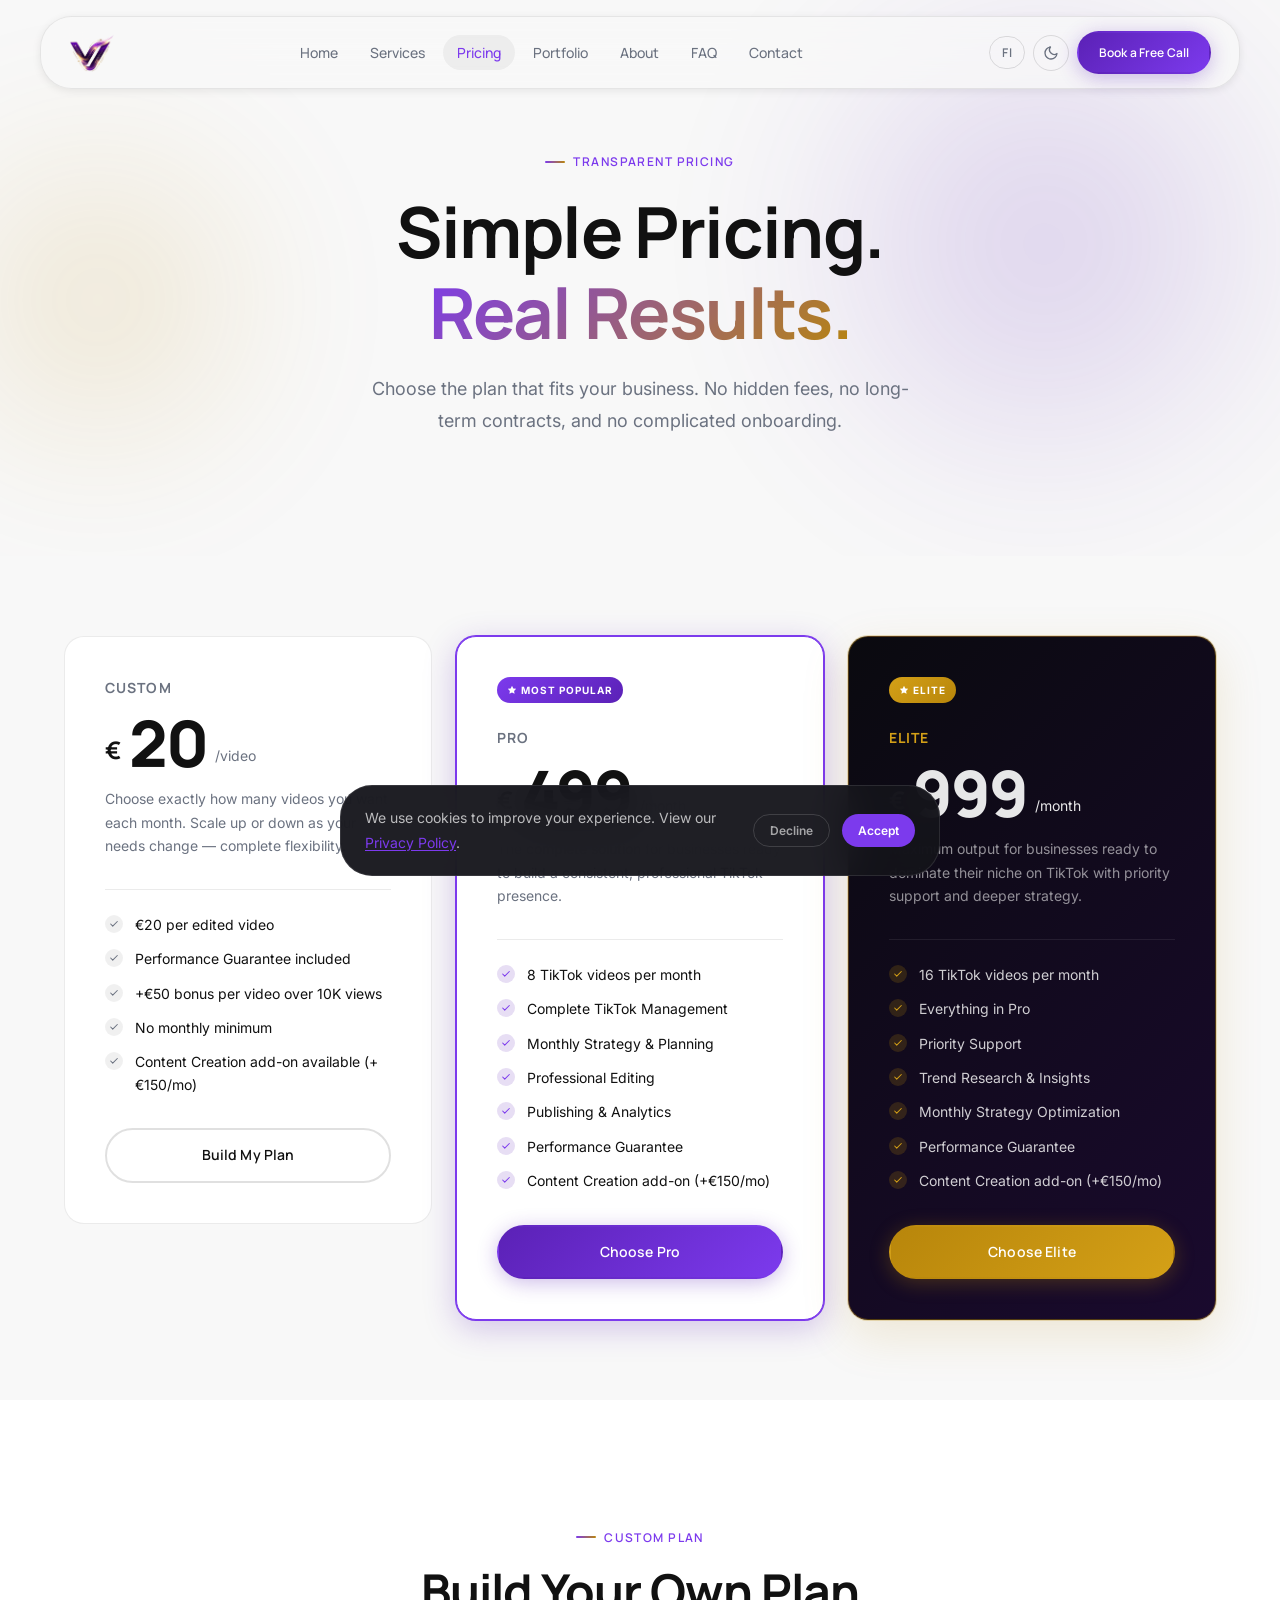
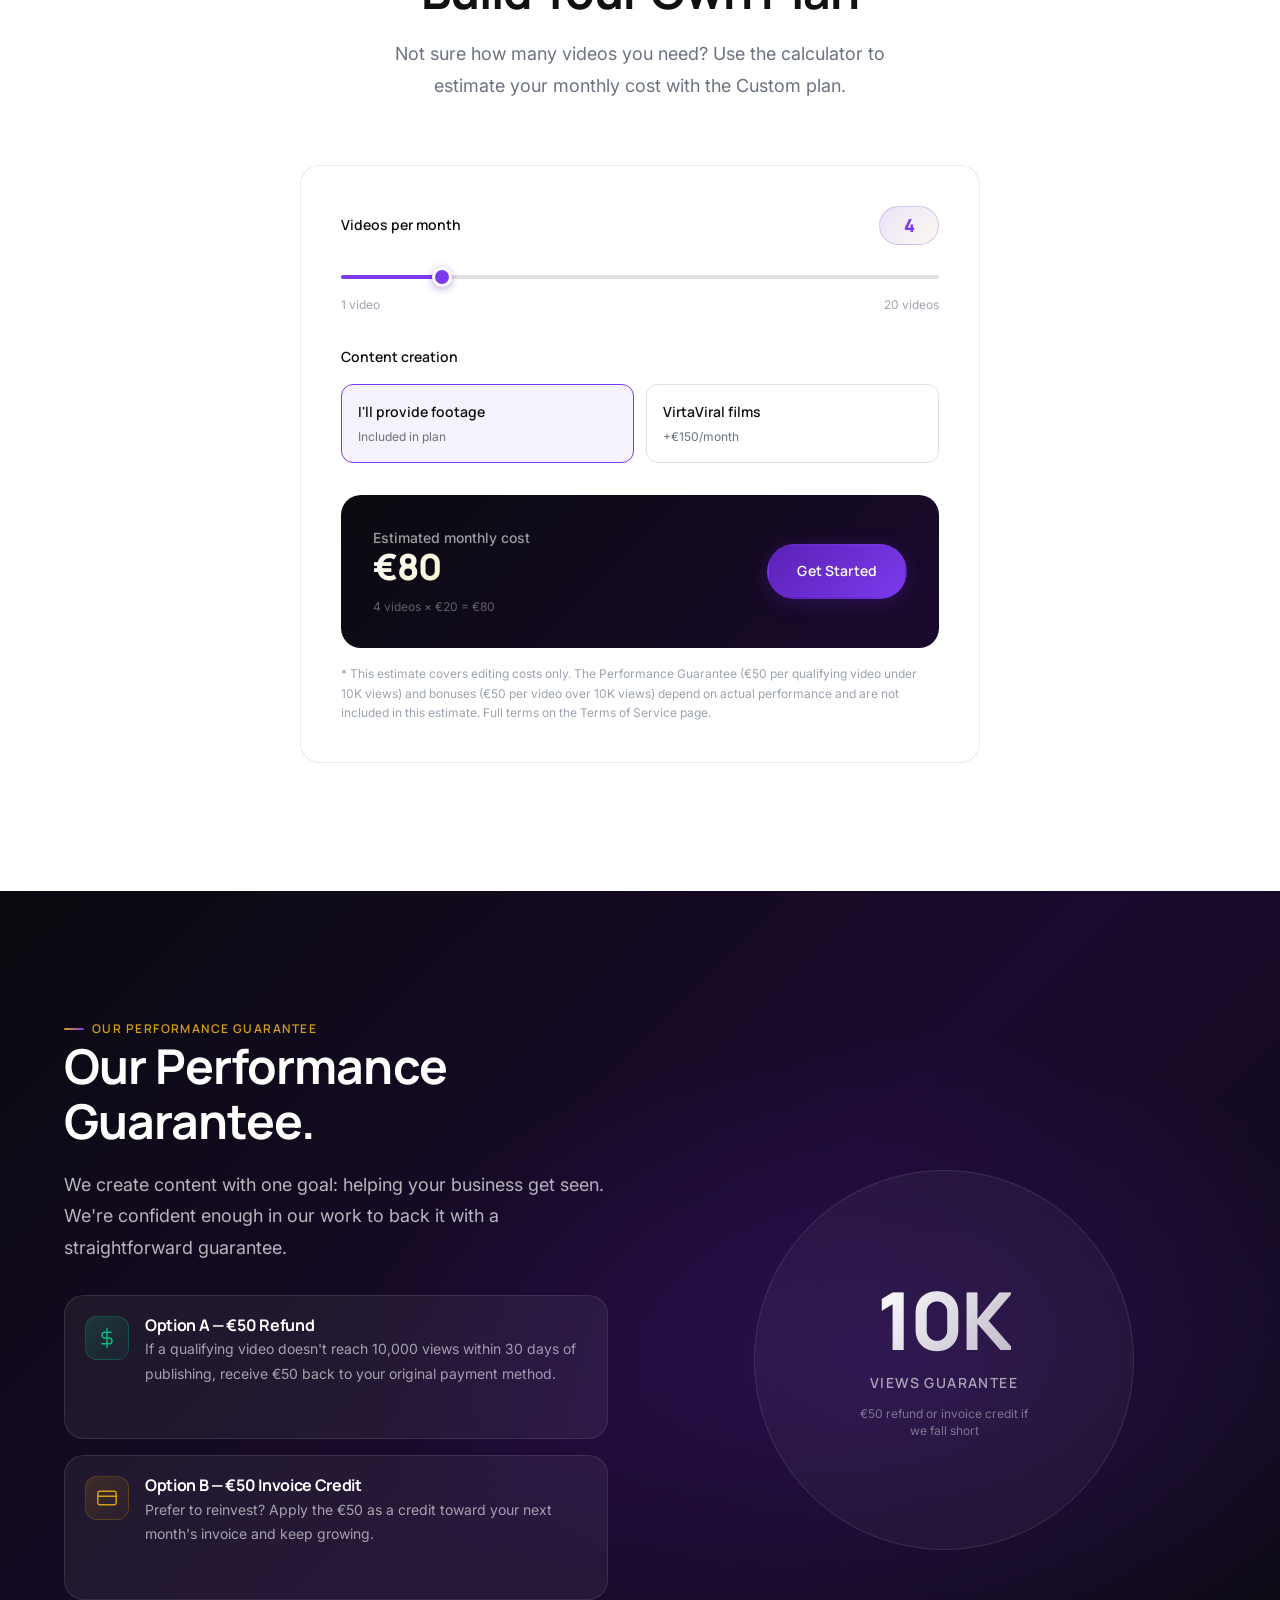
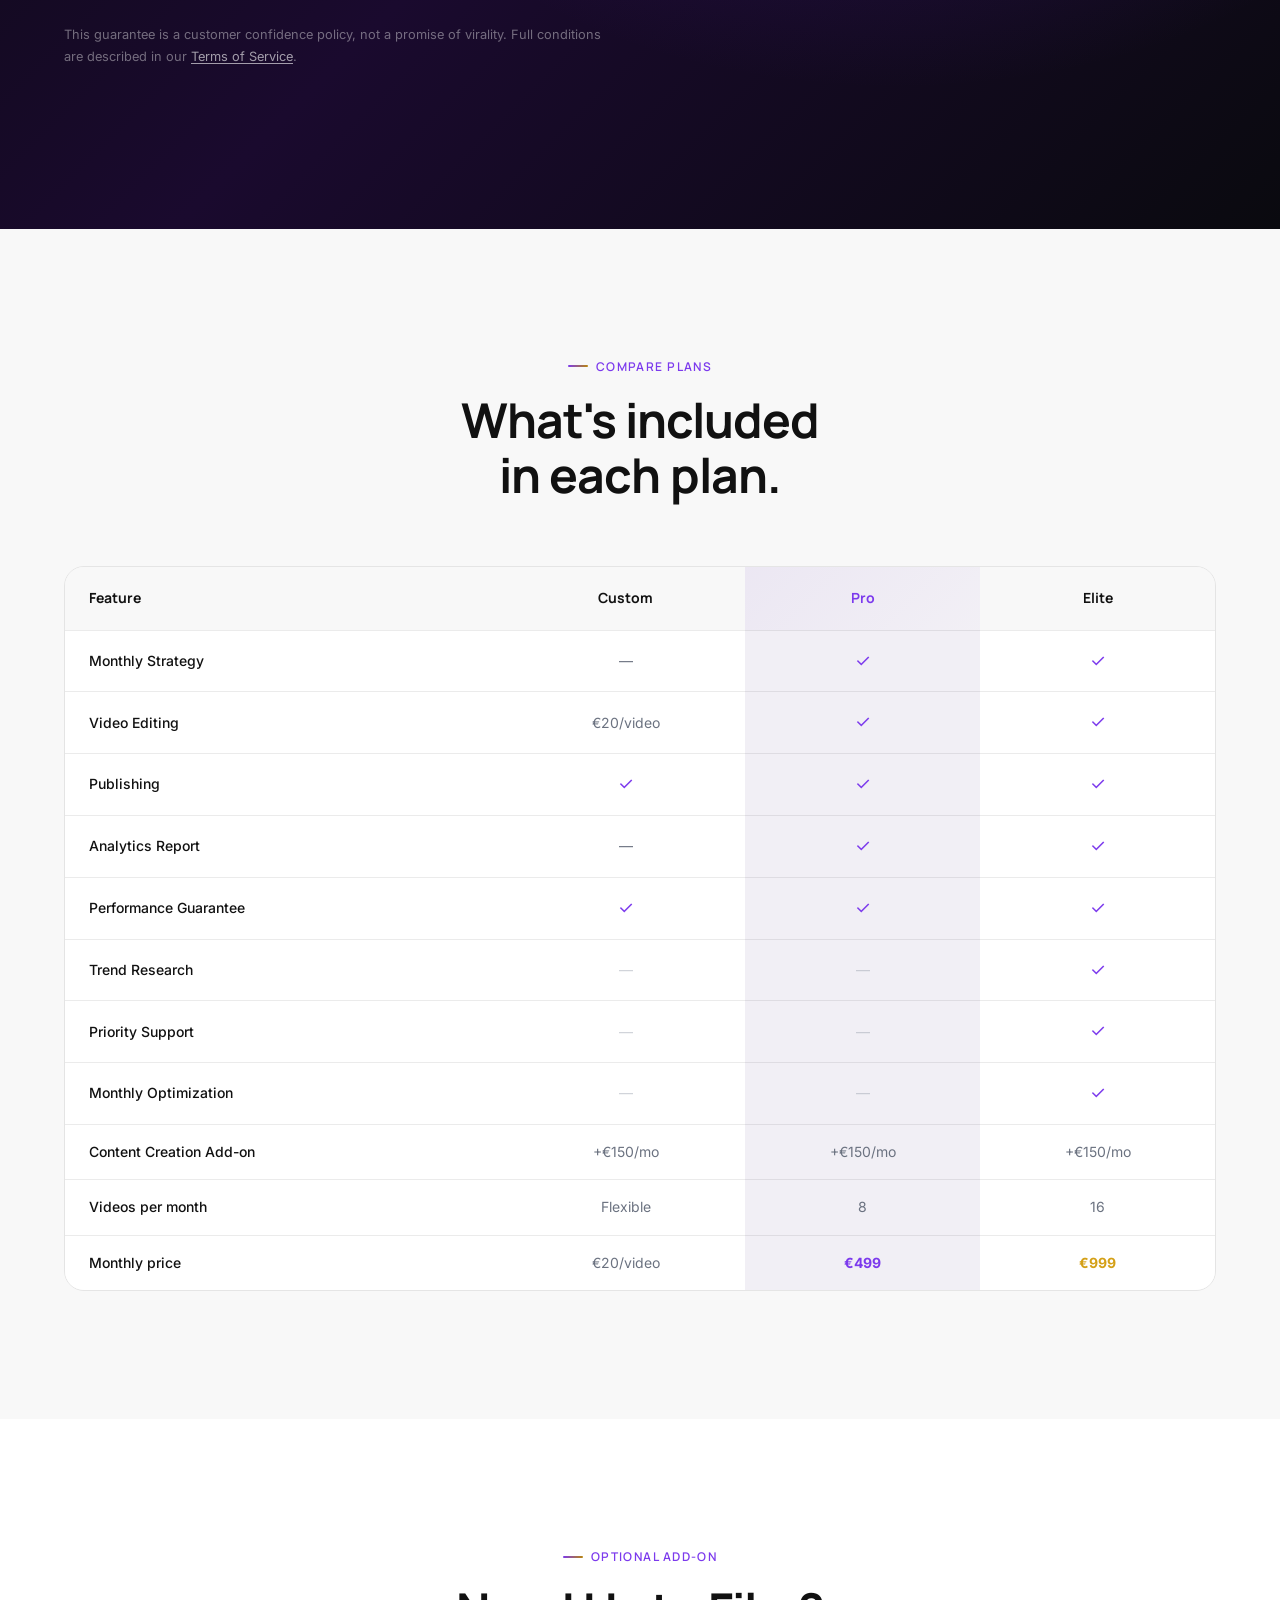
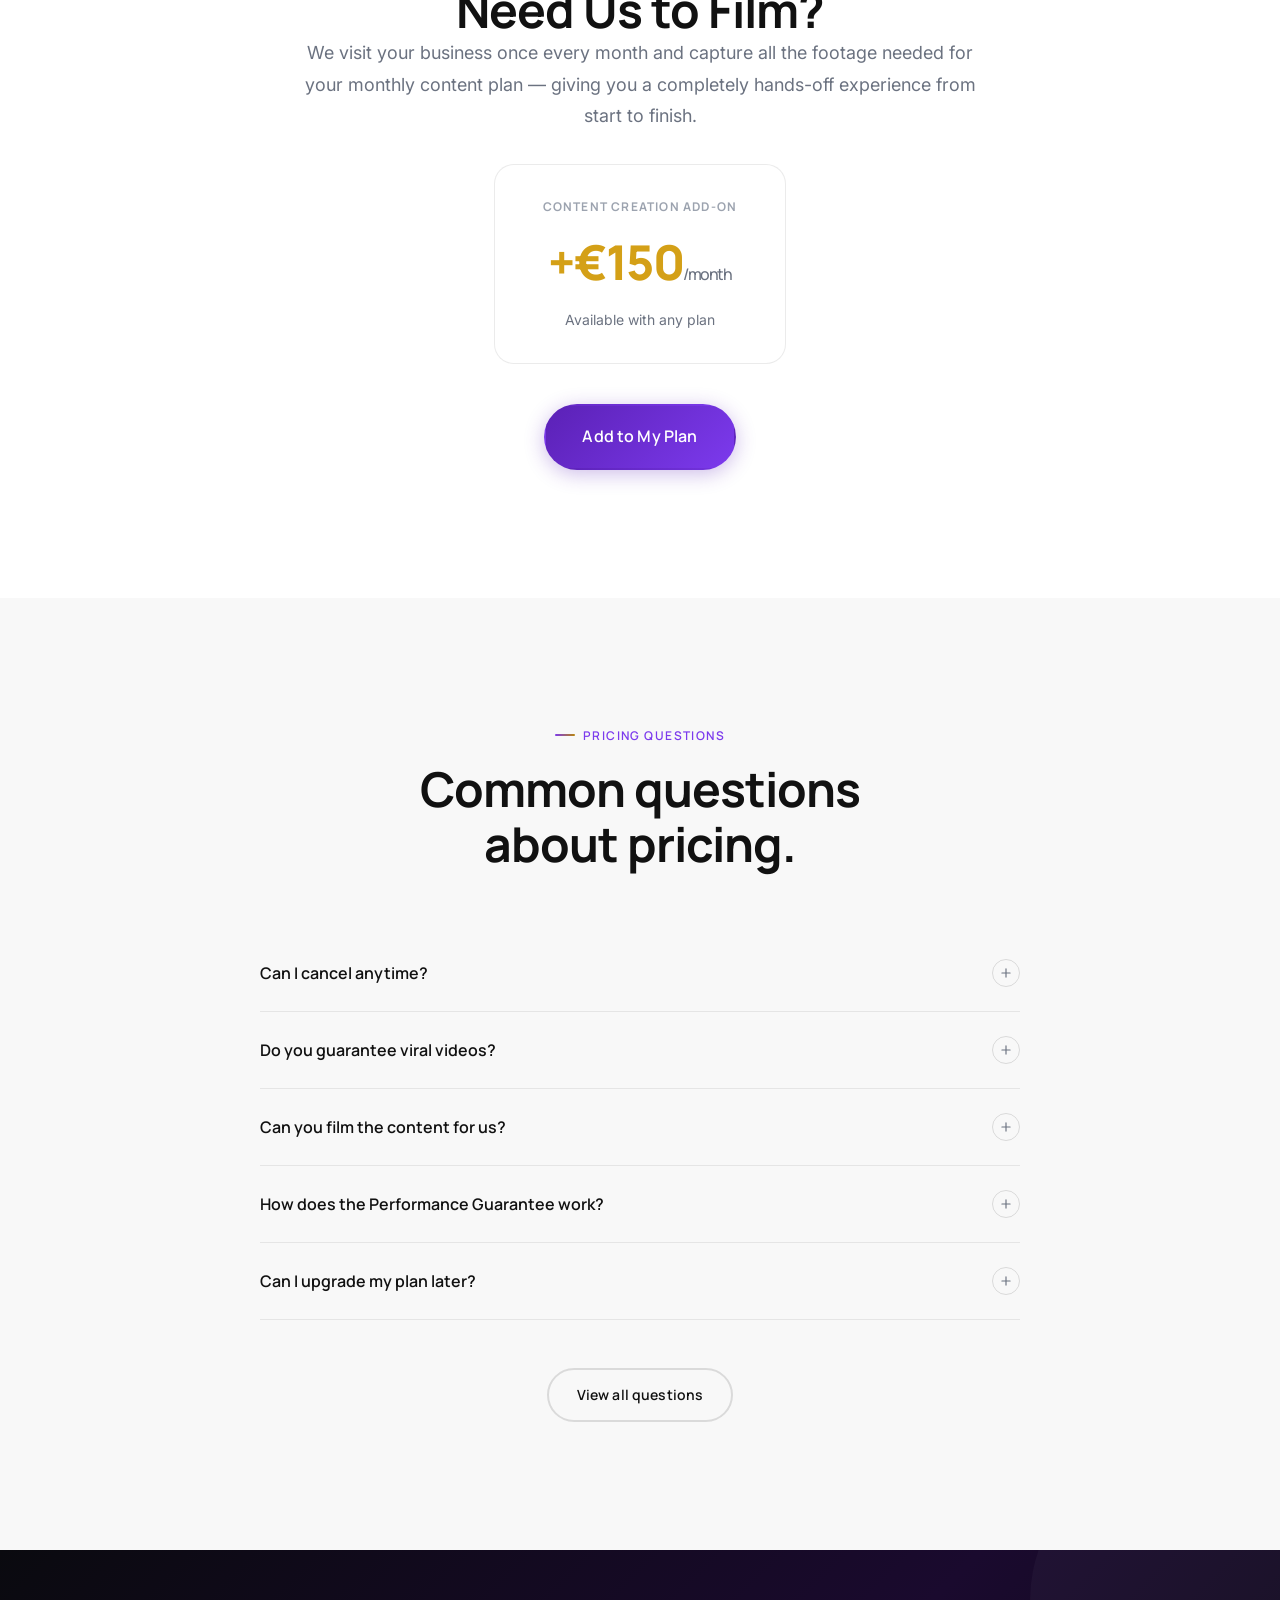
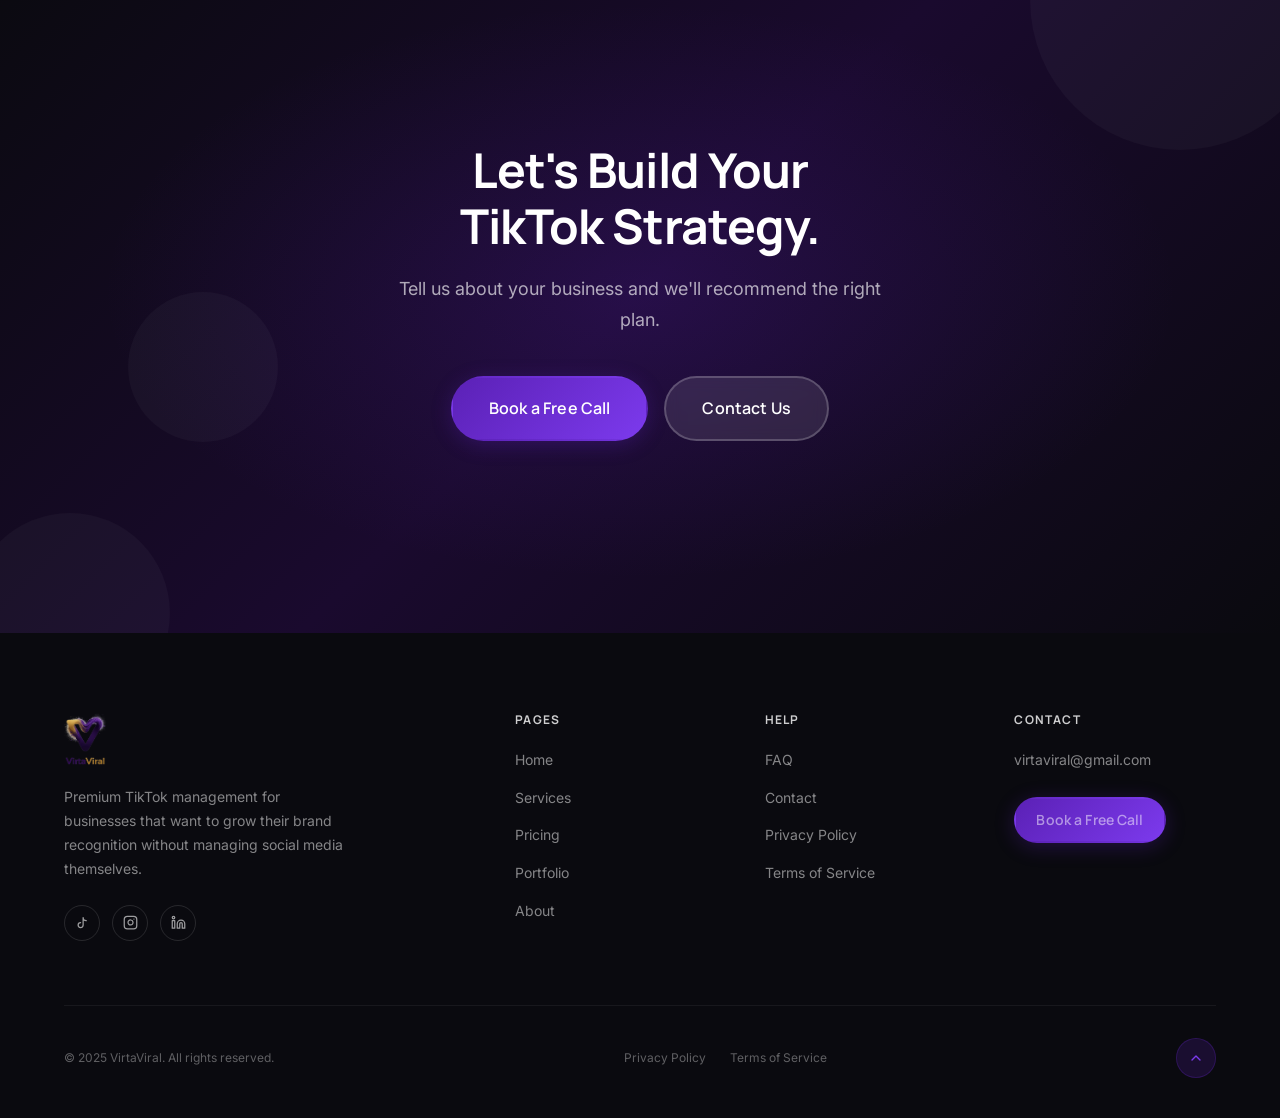
==== pricing.html @ c092945c "Add files via upload" ====
<!DOCTYPE html>
<html lang="en" data-theme="light" data-lang="en">
<head>
  <meta charset="UTF-8" />
  <meta name="viewport" content="width=device-width, initial-scale=1.0" />
  <title>Pricing — VirtaViral | Simple, Transparent TikTok Management Pricing</title>
  <meta name="description" content="Clear pricing for complete TikTok management. Custom plans from €20/video, Pro at €499/month, and Elite at €999/month. No hidden fees." />
  <meta name="robots" content="index, follow" />
  <meta property="og:title"       content="Pricing — VirtaViral" />
  <meta property="og:description" content="Transparent TikTok management pricing. Custom, Pro, and Elite plans." />
  <meta property="og:image"       content="[data-uri]" />
  <meta name="theme-color"        content="#5B21B6" />
  <link rel="icon" type="image/png" href="[data-uri]" />
  <link rel="apple-touch-icon" href="[data-uri]" />
  <link rel="preconnect" href="https://fonts.googleapis.com" />
  <link rel="preconnect" href="https://fonts.gstatic.com" crossorigin />
  <link href="https://fonts.googleapis.com/css2?family=Manrope:wght@400;500;600;700;800&family=Inter:wght@400;500;600&display=swap" rel="stylesheet" />
  <link rel="stylesheet" href="style.css" />
</head>
<body>

<div id="scroll-progress" role="progressbar" aria-hidden="true"></div>

<!-- NAV -->
<nav id="navbar" role="navigation" aria-label="Main navigation">
  <div class="nav-inner">
    <a href="index.html" class="nav-logo" aria-label="VirtaViral home">
      <img src="[data-uri]" alt="VirtaViral" data-logo="primary" data-logo="primary" />
    </a>
    <ul class="nav-links" role="list">
      <li><a href="index.html"     class="nav-link">Home</a></li>
      <li><a href="services.html"  class="nav-link">Services</a></li>
      <li><a href="pricing.html"   class="nav-link active">Pricing</a></li>
      <li><a href="portfolio.html" class="nav-link">Portfolio</a></li>
      <li><a href="about.html"     class="nav-link">About</a></li>
      <li><a href="faq.html"       class="nav-link">FAQ</a></li>
      <li><a href="contact.html"   class="nav-link">Contact</a></li>
    </ul>
    <div class="nav-controls">
      <button class="lang-toggle" aria-label="Switch language">FI</button>
      <button class="theme-toggle" aria-label="Toggle dark mode">
        <svg class="icon-moon" viewBox="0 0 24 24"><path d="M21 12.79A9 9 0 1 1 11.21 3 7 7 0 0 0 21 12.79z"/></svg>
        <svg class="icon-sun"  viewBox="0 0 24 24"><circle cx="12" cy="12" r="5"/><line x1="12" y1="1" x2="12" y2="3"/><line x1="12" y1="21" x2="12" y2="23"/></svg>
      </button>
      <a href="contact.html" class="btn btn-primary btn-sm btn-magnetic">Book a Free Call</a>
      <button class="nav-hamburger" aria-label="Open menu" aria-expanded="false" aria-controls="mobile-menu">
        <span class="hamburger-line"></span>
        <span class="hamburger-line"></span>
        <span class="hamburger-line"></span>
      </button>
    </div>
  </div>
</nav>

<div id="mobile-menu" role="dialog" aria-modal="true" aria-label="Mobile navigation">
  <a href="index.html"     class="mobile-menu-link">Home</a>
  <a href="services.html"  class="mobile-menu-link">Services</a>
  <a href="pricing.html"   class="mobile-menu-link">Pricing</a>
  <a href="portfolio.html" class="mobile-menu-link">Portfolio</a>
  <a href="about.html"     class="mobile-menu-link">About</a>
  <a href="faq.html"       class="mobile-menu-link">FAQ</a>
  <a href="contact.html"   class="mobile-menu-link">Contact</a>
  <a href="contact.html" class="btn btn-primary btn-lg mobile-menu-cta">Book a Free Call</a>
  <div class="mobile-menu-controls">
    <button class="lang-toggle">FI</button>
    <button class="theme-toggle" aria-label="Toggle dark mode">
      <svg class="icon-moon" viewBox="0 0 24 24"><path d="M21 12.79A9 9 0 1 1 11.21 3 7 7 0 0 0 21 12.79z"/></svg>
      <svg class="icon-sun"  viewBox="0 0 24 24"><circle cx="12" cy="12" r="5"/></svg>
    </button>
  </div>
</div>

<main>

<!-- PAGE HERO -->
<section class="page-hero">
  <div class="hero-orb hero-orb--1" aria-hidden="true"></div>
  <div class="hero-orb hero-orb--2" aria-hidden="true"></div>
  <div class="container">
    <div class="page-hero-content reveal reveal-up">
      <span class="eyebrow">Transparent Pricing</span>
      <h1>Simple Pricing.<br/><span class="text-gradient">Real Results.</span></h1>
      <p>Choose the plan that fits your business. No hidden fees, no long-term contracts, and no complicated onboarding.</p>
    </div>
  </div>
</section>

<!-- PRICING CARDS -->
<section class="section--sm" aria-labelledby="plans-heading">
  <div class="container">
    <h2 id="plans-heading" class="visually-hidden">Pricing Plans</h2>
    <div class="pricing-grid">

      <!-- Custom Plan -->
      <div class="card pricing-card reveal reveal-up delay-1">
        <div class="pricing-name">Custom</div>
        <div class="pricing-price">
          <span class="pricing-currency">€</span>
          <span class="pricing-amount">20</span>
          <span class="pricing-period">/video</span>
        </div>
        <p class="pricing-desc">Choose exactly how many videos you want each month. Scale up or down as your needs change — complete flexibility.</p>
        <div class="pricing-divider"></div>
        <ul class="pricing-features">
          <li class="pricing-feature">
            <span class="pricing-feature-check"><svg viewBox="0 0 24 24"><polyline points="20 6 9 17 4 12"/></svg></span>
            €20 per edited video
          </li>
          <li class="pricing-feature">
            <span class="pricing-feature-check"><svg viewBox="0 0 24 24"><polyline points="20 6 9 17 4 12"/></svg></span>
            Performance Guarantee included
          </li>
          <li class="pricing-feature">
            <span class="pricing-feature-check"><svg viewBox="0 0 24 24"><polyline points="20 6 9 17 4 12"/></svg></span>
            +€50 bonus per video over 10K views
          </li>
          <li class="pricing-feature">
            <span class="pricing-feature-check"><svg viewBox="0 0 24 24"><polyline points="20 6 9 17 4 12"/></svg></span>
            No monthly minimum
          </li>
          <li class="pricing-feature">
            <span class="pricing-feature-check"><svg viewBox="0 0 24 24"><polyline points="20 6 9 17 4 12"/></svg></span>
            Content Creation add-on available (+€150/mo)
          </li>
        </ul>
        <a href="contact.html" class="btn btn-secondary" style="width:100%; justify-content:center;">Build My Plan</a>
      </div>

      <!-- Pro Plan -->
      <div class="card pricing-card pricing-card--featured reveal reveal-up delay-2">
        <div class="pricing-badge pricing-badge--popular">
          <svg width="10" height="10" viewBox="0 0 24 24" fill="currentColor"><polygon points="12 2 15.09 8.26 22 9.27 17 14.14 18.18 21.02 12 17.77 5.82 21.02 7 14.14 2 9.27 8.91 8.26 12 2"/></svg>
          Most Popular
        </div>
        <div class="pricing-name">Pro</div>
        <div class="pricing-price">
          <span class="pricing-currency">€</span>
          <span class="pricing-amount">499</span>
          <span class="pricing-period">/month</span>
        </div>
        <p class="pricing-desc">The complete solution for businesses ready to build a consistent, professional TikTok presence.</p>
        <div class="pricing-divider"></div>
        <ul class="pricing-features">
          <li class="pricing-feature">
            <span class="pricing-feature-check"><svg viewBox="0 0 24 24"><polyline points="20 6 9 17 4 12"/></svg></span>
            8 TikTok videos per month
          </li>
          <li class="pricing-feature">
            <span class="pricing-feature-check"><svg viewBox="0 0 24 24"><polyline points="20 6 9 17 4 12"/></svg></span>
            Complete TikTok Management
          </li>
          <li class="pricing-feature">
            <span class="pricing-feature-check"><svg viewBox="0 0 24 24"><polyline points="20 6 9 17 4 12"/></svg></span>
            Monthly Strategy &amp; Planning
          </li>
          <li class="pricing-feature">
            <span class="pricing-feature-check"><svg viewBox="0 0 24 24"><polyline points="20 6 9 17 4 12"/></svg></span>
            Professional Editing
          </li>
          <li class="pricing-feature">
            <span class="pricing-feature-check"><svg viewBox="0 0 24 24"><polyline points="20 6 9 17 4 12"/></svg></span>
            Publishing &amp; Analytics
          </li>
          <li class="pricing-feature">
            <span class="pricing-feature-check"><svg viewBox="0 0 24 24"><polyline points="20 6 9 17 4 12"/></svg></span>
            Performance Guarantee
          </li>
          <li class="pricing-feature">
            <span class="pricing-feature-check"><svg viewBox="0 0 24 24"><polyline points="20 6 9 17 4 12"/></svg></span>
            Content Creation add-on (+€150/mo)
          </li>
        </ul>
        <a href="contact.html" class="btn btn-primary" style="width:100%; justify-content:center;">Choose Pro</a>
      </div>

      <!-- Elite Plan -->
      <div class="card pricing-card pricing-card--elite reveal reveal-up delay-3">
        <div class="pricing-badge pricing-badge--elite">
          <svg width="10" height="10" viewBox="0 0 24 24" fill="currentColor"><polygon points="12 2 15.09 8.26 22 9.27 17 14.14 18.18 21.02 12 17.77 5.82 21.02 7 14.14 2 9.27 8.91 8.26 12 2"/></svg>
          Elite
        </div>
        <div class="pricing-name">Elite</div>
        <div class="pricing-price">
          <span class="pricing-currency">€</span>
          <span class="pricing-amount">999</span>
          <span class="pricing-period">/month</span>
        </div>
        <p class="pricing-desc">Maximum output for businesses ready to dominate their niche on TikTok with priority support and deeper strategy.</p>
        <div class="pricing-divider"></div>
        <ul class="pricing-features">
          <li class="pricing-feature">
            <span class="pricing-feature-check"><svg viewBox="0 0 24 24"><polyline points="20 6 9 17 4 12"/></svg></span>
            16 TikTok videos per month
          </li>
          <li class="pricing-feature">
            <span class="pricing-feature-check"><svg viewBox="0 0 24 24"><polyline points="20 6 9 17 4 12"/></svg></span>
            Everything in Pro
          </li>
          <li class="pricing-feature">
            <span class="pricing-feature-check"><svg viewBox="0 0 24 24"><polyline points="20 6 9 17 4 12"/></svg></span>
            Priority Support
          </li>
          <li class="pricing-feature">
            <span class="pricing-feature-check"><svg viewBox="0 0 24 24"><polyline points="20 6 9 17 4 12"/></svg></span>
            Trend Research &amp; Insights
          </li>
          <li class="pricing-feature">
            <span class="pricing-feature-check"><svg viewBox="0 0 24 24"><polyline points="20 6 9 17 4 12"/></svg></span>
            Monthly Strategy Optimization
          </li>
          <li class="pricing-feature">
            <span class="pricing-feature-check"><svg viewBox="0 0 24 24"><polyline points="20 6 9 17 4 12"/></svg></span>
            Performance Guarantee
          </li>
          <li class="pricing-feature">
            <span class="pricing-feature-check"><svg viewBox="0 0 24 24"><polyline points="20 6 9 17 4 12"/></svg></span>
            Content Creation add-on (+€150/mo)
          </li>
        </ul>
        <a href="contact.html" class="btn btn-gold" style="width:100%; justify-content:center;">Choose Elite</a>
      </div>
    </div>
  </div>
</section>

<!-- CALCULATOR -->
<section class="section" style="background: var(--bg-secondary);" aria-labelledby="calculator-heading">
  <div class="container">
    <div class="section-header reveal reveal-up">
      <span class="eyebrow">Custom Plan</span>
      <h2 id="calculator-heading">Build Your Own Plan</h2>
      <p>Not sure how many videos you need? Use the calculator to estimate your monthly cost with the Custom plan.</p>
    </div>

    <div class="calculator-wrap reveal reveal-up">
      <div class="card calculator-card">
        <div class="calc-field">
          <label class="calc-label" for="calc-videos">
            Videos per month
            <span class="calc-value-badge" id="calc-count">4</span>
          </label>
          <input
            type="range"
            id="calc-videos"
            class="calc-slider"
            min="1" max="20" value="4"
            aria-label="Number of videos per month"
          />
          <div style="display:flex; justify-content:space-between; margin-top:0.5rem;">
            <span style="font-size:0.75rem; color:var(--text-tertiary);">1 video</span>
            <span style="font-size:0.75rem; color:var(--text-tertiary);">20 videos</span>
          </div>
        </div>

        <div class="calc-field">
          <span class="calc-label" style="display:block; margin-bottom:1rem;">Content creation</span>
          <div class="calc-toggle-group">
            <div class="calc-toggle-option">
              <input type="radio" name="filming" id="filming-no" value="no" checked />
              <label class="calc-toggle-label" for="filming-no">
                <span class="calc-toggle-label-title">I'll provide footage</span>
                <span class="calc-toggle-label-sub">Included in plan</span>
              </label>
            </div>
            <div class="calc-toggle-option">
              <input type="radio" name="filming" id="filming-yes" value="yes" />
              <label class="calc-toggle-label" for="filming-yes">
                <span class="calc-toggle-label-title">VirtaViral films</span>
                <span class="calc-toggle-label-sub">+€150/month</span>
              </label>
            </div>
          </div>
        </div>

        <div class="calc-result">
          <div>
            <div class="calc-result-label">Estimated monthly cost</div>
            <div class="calc-result-amount" id="calc-result-amount">€80</div>
            <div class="calc-result-disclaimer" id="calc-breakdown">4 videos × €20 = €80</div>
          </div>
          <a href="contact.html" class="btn btn-primary">Get Started</a>
        </div>

        <p style="font-size:0.75rem; color:var(--text-tertiary); margin-top:1rem; line-height:1.6;">
          * This estimate covers editing costs only. The Performance Guarantee (€50 per qualifying video under 10K views) and bonuses (€50 per video over 10K views) depend on actual performance and are not included in this estimate. Full terms on the Terms of Service page.
        </p>
      </div>
    </div>
  </div>
</section>

<!-- PERFORMANCE GUARANTEE -->
<section class="section guarantee-section" aria-labelledby="pricing-guarantee-heading">
  <div class="container">
    <div class="guarantee-grid">
      <div class="guarantee-content reveal reveal-left">
        <span class="eyebrow">Our Performance Guarantee</span>
        <h2 id="pricing-guarantee-heading">Our Performance<br/>Guarantee.</h2>
        <p>We create content with one goal: helping your business get seen. We're confident enough in our work to back it with a straightforward guarantee.</p>

        <div class="guarantee-options">
          <div class="guarantee-option">
            <div class="guarantee-option-icon guarantee-option-icon--refund">
              <svg viewBox="0 0 24 24"><line x1="12" y1="1" x2="12" y2="23"/><path d="M17 5H9.5a3.5 3.5 0 0 0 0 7h5a3.5 3.5 0 0 1 0 7H6"/></svg>
            </div>
            <div class="guarantee-option-text">
              <h4>Option A — €50 Refund</h4>
              <p>If a qualifying video doesn't reach 10,000 views within 30 days of publishing, receive €50 back to your original payment method.</p>
            </div>
          </div>
          <div class="guarantee-option">
            <div class="guarantee-option-icon guarantee-option-icon--credit">
              <svg viewBox="0 0 24 24"><rect x="1" y="4" width="22" height="16" rx="2" ry="2"/><line x1="1" y1="10" x2="23" y2="10"/></svg>
            </div>
            <div class="guarantee-option-text">
              <h4>Option B — €50 Invoice Credit</h4>
              <p>Prefer to reinvest? Apply the €50 as a credit toward your next month's invoice and keep growing.</p>
            </div>
          </div>
        </div>
        <p style="margin-top:1.5rem; font-size:0.8rem; color:rgba(255,255,255,0.40);">
          This guarantee is a customer confidence policy, not a promise of virality. Full conditions are described in our <a href="terms.html" style="color:rgba(255,255,255,0.60); text-decoration:underline; text-underline-offset:2px;">Terms of Service</a>.
        </p>
      </div>
      <div class="guarantee-visual reveal reveal-right">
        <div class="guarantee-badge">
          <div class="guarantee-badge-inner">
            <span class="guarantee-badge-num">10K</span>
            <span class="guarantee-badge-label">Views Guarantee</span>
            <span class="guarantee-badge-sub">€50 refund or invoice credit if we fall short</span>
          </div>
        </div>
      </div>
    </div>
  </div>
</section>

<!-- COMPARISON TABLE -->
<section class="section" aria-labelledby="comparison-heading">
  <div class="container">
    <div class="section-header reveal reveal-up">
      <span class="eyebrow">Compare Plans</span>
      <h2 id="comparison-heading">What's included<br/>in each plan.</h2>
    </div>

    <div class="comparison-table-wrap reveal reveal-up">
      <table class="comparison-table" role="table" aria-label="Plan comparison">
        <thead>
          <tr>
            <th scope="col">Feature</th>
            <th scope="col">Custom</th>
            <th scope="col" class="col-featured">Pro</th>
            <th scope="col">Elite</th>
          </tr>
        </thead>
        <tbody>
          <tr>
            <td>Monthly Strategy</td>
            <td>—</td>
            <td class="col-featured"><span class="check-yes">✓</span></td>
            <td><span class="check-yes">✓</span></td>
          </tr>
          <tr>
            <td>Video Editing</td>
            <td>€20/video</td>
            <td class="col-featured"><span class="check-yes">✓</span></td>
            <td><span class="check-yes">✓</span></td>
          </tr>
          <tr>
            <td>Publishing</td>
            <td><span class="check-yes">✓</span></td>
            <td class="col-featured"><span class="check-yes">✓</span></td>
            <td><span class="check-yes">✓</span></td>
          </tr>
          <tr>
            <td>Analytics Report</td>
            <td>—</td>
            <td class="col-featured"><span class="check-yes">✓</span></td>
            <td><span class="check-yes">✓</span></td>
          </tr>
          <tr>
            <td>Performance Guarantee</td>
            <td><span class="check-yes">✓</span></td>
            <td class="col-featured"><span class="check-yes">✓</span></td>
            <td><span class="check-yes">✓</span></td>
          </tr>
          <tr>
            <td>Trend Research</td>
            <td><span class="check-no">—</span></td>
            <td class="col-featured"><span class="check-no">—</span></td>
            <td><span class="check-yes">✓</span></td>
          </tr>
          <tr>
            <td>Priority Support</td>
            <td><span class="check-no">—</span></td>
            <td class="col-featured"><span class="check-no">—</span></td>
            <td><span class="check-yes">✓</span></td>
          </tr>
          <tr>
            <td>Monthly Optimization</td>
            <td><span class="check-no">—</span></td>
            <td class="col-featured"><span class="check-no">—</span></td>
            <td><span class="check-yes">✓</span></td>
          </tr>
          <tr>
            <td>Content Creation Add-on</td>
            <td>+€150/mo</td>
            <td class="col-featured">+€150/mo</td>
            <td>+€150/mo</td>
          </tr>
          <tr>
            <td>Videos per month</td>
            <td>Flexible</td>
            <td class="col-featured">8</td>
            <td>16</td>
          </tr>
          <tr>
            <td>Monthly price</td>
            <td>€20/video</td>
            <td class="col-featured" style="font-weight:700; color:var(--color-purple-light);">€499</td>
            <td style="font-weight:700; color:var(--color-gold-light);">€999</td>
          </tr>
        </tbody>
      </table>
    </div>
  </div>
</section>

<!-- CONTENT CREATION ADD-ON -->
<section class="section" style="background: var(--bg-secondary);" aria-labelledby="addon-heading">
  <div class="container">
    <div style="max-width: 680px; margin: 0 auto; text-align: center;" class="reveal reveal-up">
      <span class="eyebrow" style="justify-content:center; margin-bottom:1rem;">Optional Add-on</span>
      <h2 id="addon-heading">Need Us to Film?</h2>
      <p style="margin-bottom: 2rem; font-size: var(--text-lg);">We visit your business once every month and capture all the footage needed for your monthly content plan — giving you a completely hands-off experience from start to finish.</p>
      <div class="card" style="display: inline-block; padding: 2rem 3rem; text-align: center; margin-bottom: 2rem;">
        <div style="font-family: var(--font-display); font-size: 0.75rem; font-weight: 700; letter-spacing: 0.10em; text-transform: uppercase; color: var(--text-tertiary); margin-bottom: 0.5rem;">Content Creation Add-on</div>
        <div style="font-family: var(--font-display); font-size: 3rem; font-weight: 800; letter-spacing: -0.03em; color: var(--color-gold-light);">+€150<span style="font-size: 1rem; font-weight: 500; color: var(--text-secondary);">/month</span></div>
        <div style="font-size: 0.875rem; color: var(--text-secondary); margin-top: 0.5rem;">Available with any plan</div>
      </div>
      <div>
        <a href="contact.html" class="btn btn-primary btn-lg btn-magnetic">Add to My Plan</a>
      </div>
    </div>
  </div>
</section>

<!-- FAQ -->
<section class="section" aria-labelledby="pricing-faq-heading">
  <div class="container">
    <div class="section-header reveal reveal-up">
      <span class="eyebrow">Pricing Questions</span>
      <h2 id="pricing-faq-heading">Common questions<br/>about pricing.</h2>
    </div>
    <div class="faq-list reveal reveal-up">
      <div class="faq-item">
        <button class="faq-question" aria-expanded="false">
          Can I cancel anytime?
          <span class="faq-icon"><svg viewBox="0 0 24 24"><line x1="12" y1="5" x2="12" y2="19"/><line x1="5" y1="12" x2="19" y2="12"/></svg></span>
        </button>
        <div class="faq-answer">
          <p>Yes. There are no long-term contracts. You can cancel before your next billing cycle with no penalties. We want you to stay because you're happy with the results, not because you're locked in.</p>
        </div>
      </div>
      <div class="faq-item">
        <button class="faq-question" aria-expanded="false">
          Do you guarantee viral videos?
          <span class="faq-icon"><svg viewBox="0 0 24 24"><line x1="12" y1="5" x2="12" y2="19"/><line x1="5" y1="12" x2="19" y2="12"/></svg></span>
        </button>
        <div class="faq-answer">
          <p>No. No one can honestly guarantee virality, and we wouldn't claim otherwise. We focus on creating professional, strategy-driven content to maximize your reach — and our Performance Guarantee provides compensation if individual videos underperform.</p>
        </div>
      </div>
      <div class="faq-item">
        <button class="faq-question" aria-expanded="false">
          Can you film the content for us?
          <span class="faq-icon"><svg viewBox="0 0 24 24"><line x1="12" y1="5" x2="12" y2="19"/><line x1="5" y1="12" x2="19" y2="12"/></svg></span>
        </button>
        <div class="faq-answer">
          <p>Yes. Our Content Creation add-on (+€150/month) means we visit your business once every month and capture all the footage needed for your monthly content plan. Available with any plan.</p>
        </div>
      </div>
      <div class="faq-item">
        <button class="faq-question" aria-expanded="false">
          How does the Performance Guarantee work?
          <span class="faq-icon"><svg viewBox="0 0 24 24"><line x1="12" y1="5" x2="12" y2="19"/><line x1="5" y1="12" x2="19" y2="12"/></svg></span>
        </button>
        <div class="faq-answer">
          <p>If a qualifying video doesn't reach 10,000 views within the agreed measurement period (typically 30 days after publishing), you choose between a €50 refund or a €50 credit toward your next invoice. This applies subject to the conditions described in our Terms of Service — for example, the video must remain published and unaltered during the measurement period.</p>
        </div>
      </div>
      <div class="faq-item">
        <button class="faq-question" aria-expanded="false">
          Can I upgrade my plan later?
          <span class="faq-icon"><svg viewBox="0 0 24 24"><line x1="12" y1="5" x2="12" y2="19"/><line x1="5" y1="12" x2="19" y2="12"/></svg></span>
        </button>
        <div class="faq-answer">
          <p>Absolutely. You can move between plans at the start of your next billing cycle. If you start on Custom and later want the full Pro experience, just let us know and we'll handle the switch.</p>
        </div>
      </div>
    </div>
    <div style="text-align:center; margin-top:3rem;">
      <a href="faq.html" class="btn btn-secondary">View all questions</a>
    </div>
  </div>
</section>

<!-- CTA -->
<section class="section--lg cta-dark" aria-labelledby="pricing-cta-heading">
  <div class="cta-dots" aria-hidden="true"><div class="cta-dot"></div><div class="cta-dot"></div><div class="cta-dot"></div></div>
  <div class="container" style="position:relative; z-index:2; text-align:center;">
    <div class="reveal reveal-up">
      <h2 id="pricing-cta-heading" style="color:#fff;">Let's Build Your<br/>TikTok Strategy.</h2>
      <p>Tell us about your business and we'll recommend the right plan.</p>
      <div class="cta-actions">
        <a href="contact.html" class="btn btn-primary btn-lg btn-magnetic">Book a Free Call</a>
        <a href="contact.html" class="btn btn-ghost btn-lg">Contact Us</a>
      </div>
    </div>
  </div>
</section>

</main>

<footer role="contentinfo">
  <div class="container">
    <div class="footer-grid">
      <div class="footer-brand">
        <img src="[data-uri]" alt="VirtaViral" data-logo="stacked" data-logo="primary" />
        <p>Premium TikTok management for businesses that want to grow their brand recognition without managing social media themselves.</p>
        <div class="footer-social">
          <a href="#" aria-label="TikTok"><svg viewBox="0 0 24 24"><path d="M9 12a4 4 0 1 0 4 4V4a5 5 0 0 0 5 5"/></svg></a>
          <a href="#" aria-label="Instagram"><svg viewBox="0 0 24 24"><rect x="2" y="2" width="20" height="20" rx="5" ry="5"/><path d="M16 11.37A4 4 0 1 1 12.63 8 4 4 0 0 1 16 11.37z"/><line x1="17.5" y1="6.5" x2="17.51" y2="6.5"/></svg></a>
          <a href="#" aria-label="LinkedIn"><svg viewBox="0 0 24 24"><path d="M16 8a6 6 0 0 1 6 6v7h-4v-7a2 2 0 0 0-4 0v7h-4v-7a6 6 0 0 1 6-6z"/><rect x="2" y="9" width="4" height="12"/><circle cx="4" cy="4" r="2"/></svg></a>
        </div>
      </div>
      <div><h3 class="footer-col-title">Pages</h3><ul class="footer-links"><li><a href="index.html">Home</a></li><li><a href="services.html">Services</a></li><li><a href="pricing.html">Pricing</a></li><li><a href="portfolio.html">Portfolio</a></li><li><a href="about.html">About</a></li></ul></div>
      <div><h3 class="footer-col-title">Help</h3><ul class="footer-links"><li><a href="faq.html">FAQ</a></li><li><a href="contact.html">Contact</a></li><li><a href="privacy.html">Privacy Policy</a></li><li><a href="terms.html">Terms of Service</a></li></ul></div>
      <div><h3 class="footer-col-title">Contact</h3><ul class="footer-links"><li><a href="mailto:virtaviral@gmail.com">virtaviral@gmail.com</a></li><li><a href="contact.html" class="btn btn-primary btn-sm" style="margin-top:0.75rem;display:inline-flex;">Book a Free Call</a></li></ul></div>
    </div>
    <div class="footer-bottom">
      <p class="footer-copyright">© 2025 VirtaViral. All rights reserved.</p>
      <div class="footer-legal"><a href="privacy.html">Privacy Policy</a><a href="terms.html">Terms of Service</a></div>
      <button id="back-to-top" aria-label="Back to top"><svg viewBox="0 0 24 24"><polyline points="18 15 12 9 6 15"/></svg></button>
    </div>
  </div>
</footer>

<div id="cookie-notice" role="dialog" aria-label="Cookie notice">
  <p>We use cookies to improve your experience. View our <a href="privacy.html">Privacy Policy</a>.</p>
  <div class="cookie-actions">
    <button class="cookie-btn cookie-btn-decline">Decline</button>
    <button class="cookie-btn cookie-btn-accept">Accept</button>
  </div>
</div>

<script src="assets.js"></script>
<script src="script.js"></script>
</body>
</html>
---- style.css ----
/* =============================================================
   VirtaViral — Premium TikTok Management Agency
   style.css — Complete Design System
   Version: 1.0.0
   ============================================================= */

/* =============================================================
   SECTION 1: CSS VARIABLES — Design Tokens
   ============================================================= */
:root {
  /* Brand Colors */
  --color-purple:        #5B21B6;
  --color-purple-light:  #7C3AED;
  --color-purple-dark:   #3B0764;
  --color-gold:          #B8860B;
  --color-gold-light:    #D4A017;
  --color-gold-pale:     #F5E6A3;

  /* Background */
  --bg-primary:          #F8F8F8;
  --bg-secondary:        #FFFFFF;
  --bg-dark:             #0A0A0F;
  --bg-dark-card:        #13131A;
  --bg-dark-surface:     #1C1C26;

  /* Text */
  --text-primary:        #111111;
  --text-secondary:      #6B7280;
  --text-tertiary:       #9CA3AF;
  --text-inverse:        #FFFFFF;

  /* Accent */
  --accent:              #5B21B6;
  --accent-hover:        #4C1D95;
  --accent-glow:         rgba(91, 33, 182, 0.25);

  /* Borders */
  --border-light:        rgba(0,0,0,0.08);
  --border-medium:       rgba(0,0,0,0.12);
  --border-dark:         rgba(255,255,255,0.08);
  --border-dark-medium:  rgba(255,255,255,0.12);

  /* Shadows */
  --shadow-xs:           0 1px 3px rgba(0,0,0,0.06);
  --shadow-sm:           0 2px 8px rgba(0,0,0,0.08);
  --shadow-md:           0 4px 20px rgba(0,0,0,0.10);
  --shadow-lg:           0 8px 40px rgba(0,0,0,0.12);
  --shadow-xl:           0 20px 60px rgba(0,0,0,0.15);
  --shadow-purple:       0 8px 32px rgba(91,33,182,0.25);
  --shadow-purple-lg:    0 16px 48px rgba(91,33,182,0.30);

  /* Spacing Scale */
  --space-1:    4px;
  --space-2:    8px;
  --space-3:    12px;
  --space-4:    16px;
  --space-5:    20px;
  --space-6:    24px;
  --space-8:    32px;
  --space-10:   40px;
  --space-12:   48px;
  --space-16:   64px;
  --space-20:   80px;
  --space-24:   96px;
  --space-32:  128px;

  /* Typography */
  --font-display: 'Manrope', system-ui, sans-serif;
  --font-body:    'Inter', system-ui, sans-serif;

  /* Font Sizes */
  --text-xs:    0.75rem;    /* 12px */
  --text-sm:    0.875rem;   /* 14px */
  --text-base:  1rem;       /* 16px */
  --text-lg:    1.125rem;   /* 18px */
  --text-xl:    1.25rem;    /* 20px */
  --text-2xl:   1.5rem;     /* 24px */
  --text-3xl:   1.875rem;   /* 30px */
  --text-4xl:   2.25rem;    /* 36px */
  --text-5xl:   3rem;       /* 48px */
  --text-6xl:   3.75rem;    /* 60px */
  --text-7xl:   4.5rem;     /* 72px */
  --text-8xl:   6rem;       /* 96px */

  /* Border Radius */
  --radius-sm:   6px;
  --radius-md:   12px;
  --radius-lg:   20px;
  --radius-xl:   32px;
  --radius-full: 9999px;

  /* Transitions */
  --transition-fast:   150ms cubic-bezier(0.4, 0, 0.2, 1);
  --transition-base:   250ms cubic-bezier(0.4, 0, 0.2, 1);
  --transition-slow:   400ms cubic-bezier(0.4, 0, 0.2, 1);
  --transition-spring: 500ms cubic-bezier(0.34, 1.56, 0.64, 1);

  /* Layout */
  --container-max: 1200px;
  --container-wide: 1400px;
  --nav-height: 72px;
}

/* Dark Mode Variables */
[data-theme="dark"] {
  --bg-primary:    #0A0A0F;
  --bg-secondary:  #13131A;
  --text-primary:  #F8F8F8;
  --text-secondary: #9CA3AF;
  --text-tertiary: #6B7280;
  --border-light:  rgba(255,255,255,0.07);
  --border-medium: rgba(255,255,255,0.12);
  --shadow-sm:     0 2px 8px rgba(0,0,0,0.4);
  --shadow-md:     0 4px 20px rgba(0,0,0,0.5);
  --shadow-lg:     0 8px 40px rgba(0,0,0,0.6);
}

/* =============================================================
   SECTION 2: RESET & BASE
   ============================================================= */
*, *::before, *::after {
  box-sizing: border-box;
  margin: 0;
  padding: 0;
}

html {
  font-size: 16px;
  scroll-behavior: smooth;
  -webkit-text-size-adjust: 100%;
}

body {
  font-family: var(--font-body);
  font-size: var(--text-base);
  line-height: 1.6;
  color: var(--text-primary);
  background-color: var(--bg-primary);
  -webkit-font-smoothing: antialiased;
  -moz-osx-font-smoothing: grayscale;
  overflow-x: hidden;
  transition: background-color var(--transition-slow), color var(--transition-slow);
}

img {
  max-width: 100%;
  height: auto;
  display: block;
}

a {
  color: inherit;
  text-decoration: none;
}

ul, ol {
  list-style: none;
}

button {
  border: none;
  background: none;
  cursor: pointer;
  font-family: inherit;
}

input, textarea, select {
  font-family: inherit;
  font-size: inherit;
}

/* Reduced motion */
@media (prefers-reduced-motion: reduce) {
  *, *::before, *::after {
    animation-duration: 0.01ms !important;
    transition-duration: 0.01ms !important;
  }
}

/* =============================================================
   SECTION 3: TYPOGRAPHY
   ============================================================= */
h1, h2, h3, h4, h5, h6 {
  font-family: var(--font-display);
  font-weight: 700;
  line-height: 1.15;
  letter-spacing: -0.02em;
  color: var(--text-primary);
}

h1 { font-size: clamp(var(--text-4xl), 5.5vw, var(--text-7xl)); }
h2 { font-size: clamp(var(--text-3xl), 4vw, var(--text-5xl)); }
h3 { font-size: clamp(var(--text-2xl), 2.5vw, var(--text-3xl)); }
h4 { font-size: var(--text-xl); }
h5 { font-size: var(--text-lg); }
h6 { font-size: var(--text-base); }

p {
  color: var(--text-secondary);
  line-height: 1.75;
}

.text-gradient {
  background: linear-gradient(135deg, var(--color-purple-light) 0%, var(--color-gold) 100%);
  -webkit-background-clip: text;
  -webkit-text-fill-color: transparent;
  background-clip: text;
}

.text-purple { color: var(--color-purple-light); }
.text-gold   { color: var(--color-gold-light); }

.eyebrow {
  font-family: var(--font-display);
  font-size: var(--text-xs);
  font-weight: 600;
  letter-spacing: 0.12em;
  text-transform: uppercase;
  color: var(--color-purple-light);
  display: flex;
  align-items: center;
  gap: var(--space-2);
}

.eyebrow::before {
  content: '';
  display: inline-block;
  width: 20px;
  height: 2px;
  background: linear-gradient(90deg, var(--color-purple-light), var(--color-gold));
  border-radius: 2px;
}

/* =============================================================
   SECTION 4: LAYOUT UTILITIES
   ============================================================= */
.container {
  width: 100%;
  max-width: var(--container-max);
  margin: 0 auto;
  padding: 0 var(--space-6);
}

.container--wide {
  max-width: var(--container-wide);
}

.section {
  padding: var(--space-32) 0;
}

.section--sm {
  padding: var(--space-20) 0;
}

.section--lg {
  padding: calc(var(--space-32) * 1.5) 0;
}

.section-header {
  max-width: 700px;
  margin: 0 auto var(--space-16);
  text-align: center;
}

.section-header .eyebrow {
  justify-content: center;
  margin-bottom: var(--space-4);
}

.section-header h2 {
  margin-bottom: var(--space-5);
}

.section-header p {
  font-size: var(--text-lg);
  max-width: 560px;
  margin: 0 auto;
}

/* Grid System */
.grid { display: grid; }
.grid-2 { grid-template-columns: repeat(2, 1fr); gap: var(--space-8); }
.grid-3 { grid-template-columns: repeat(3, 1fr); gap: var(--space-8); }
.grid-4 { grid-template-columns: repeat(4, 1fr); gap: var(--space-6); }

/* Flex utilities */
.flex { display: flex; }
.flex-center { display: flex; align-items: center; justify-content: center; }
.flex-between { display: flex; align-items: center; justify-content: space-between; }
.flex-col { display: flex; flex-direction: column; }

/* =============================================================
   SECTION 5: COMPONENTS — Buttons
   ============================================================= */
.btn {
  display: inline-flex;
  align-items: center;
  justify-content: center;
  gap: var(--space-2);
  font-family: var(--font-display);
  font-size: var(--text-sm);
  font-weight: 600;
  letter-spacing: 0.01em;
  padding: 14px 28px;
  border-radius: var(--radius-full);
  border: 2px solid transparent;
  cursor: pointer;
  transition: all var(--transition-base);
  white-space: nowrap;
  position: relative;
  overflow: hidden;
  text-decoration: none;
  -webkit-user-select: none;
  user-select: none;
}

/* Ripple effect */
.btn::after {
  content: '';
  position: absolute;
  inset: 0;
  background: rgba(255,255,255,0.15);
  opacity: 0;
  border-radius: inherit;
  transition: opacity var(--transition-fast);
}

.btn:hover::after { opacity: 1; }
.btn:active { transform: scale(0.98); }

/* Primary button */
.btn-primary {
  background: linear-gradient(135deg, var(--color-purple) 0%, var(--color-purple-light) 100%);
  color: #FFFFFF;
  box-shadow: 0 4px 20px rgba(91,33,182,0.30);
}

.btn-primary:hover {
  box-shadow: 0 6px 28px rgba(91,33,182,0.45);
  transform: translateY(-1px);
}

/* Secondary button */
.btn-secondary {
  background: transparent;
  color: var(--text-primary);
  border-color: var(--border-medium);
}

.btn-secondary:hover {
  border-color: var(--color-purple-light);
  color: var(--color-purple-light);
  transform: translateY(-1px);
}

[data-theme="dark"] .btn-secondary {
  border-color: var(--border-dark-medium);
  color: var(--text-primary);
}

/* Gold/Elite button */
.btn-gold {
  background: linear-gradient(135deg, var(--color-gold) 0%, var(--color-gold-light) 100%);
  color: #FFFFFF;
  box-shadow: 0 4px 20px rgba(184,134,11,0.30);
}

.btn-gold:hover {
  box-shadow: 0 6px 28px rgba(184,134,11,0.45);
  transform: translateY(-1px);
}

/* Ghost button (for dark sections) */
.btn-ghost {
  background: rgba(255,255,255,0.10);
  color: #FFFFFF;
  border-color: rgba(255,255,255,0.20);
  backdrop-filter: blur(8px);
}

.btn-ghost:hover {
  background: rgba(255,255,255,0.18);
  border-color: rgba(255,255,255,0.35);
  transform: translateY(-1px);
}

/* Icon inside button */
.btn .btn-icon {
  width: 16px;
  height: 16px;
  transition: transform var(--transition-base);
}

.btn:hover .btn-icon {
  transform: translateX(3px);
}

/* Button sizes */
.btn-sm { padding: 10px 20px; font-size: var(--text-xs); }
.btn-lg { padding: 18px 36px; font-size: var(--text-base); }

/* =============================================================
   SECTION 6: COMPONENTS — Cards
   ============================================================= */
.card {
  background: var(--bg-secondary);
  border: 1px solid var(--border-light);
  border-radius: var(--radius-lg);
  padding: var(--space-8);
  transition: all var(--transition-base);
  position: relative;
  overflow: hidden;
}

.card::before {
  content: '';
  position: absolute;
  inset: 0;
  border-radius: inherit;
  border: 1px solid transparent;
  background: linear-gradient(135deg, rgba(91,33,182,0.10), rgba(184,134,11,0.05)) border-box;
  -webkit-mask: linear-gradient(#fff 0 0) padding-box, linear-gradient(#fff 0 0);
  -webkit-mask-composite: destination-out;
  mask-composite: exclude;
  opacity: 0;
  transition: opacity var(--transition-base);
}

.card:hover::before { opacity: 1; }

.card:hover {
  box-shadow: var(--shadow-lg);
  transform: translateY(-4px);
}

[data-theme="dark"] .card {
  background: var(--bg-dark-card);
  border-color: var(--border-dark);
}

[data-theme="dark"] .card:hover {
  box-shadow: 0 8px 40px rgba(0,0,0,0.6);
}

/* Card with icon */
.card-icon {
  width: 48px;
  height: 48px;
  border-radius: var(--radius-md);
  background: linear-gradient(135deg, rgba(91,33,182,0.12), rgba(184,134,11,0.06));
  display: flex;
  align-items: center;
  justify-content: center;
  margin-bottom: var(--space-5);
  transition: all var(--transition-base);
  border: 1px solid rgba(91,33,182,0.15);
}

.card:hover .card-icon {
  background: linear-gradient(135deg, rgba(91,33,182,0.20), rgba(184,134,11,0.12));
  border-color: rgba(91,33,182,0.30);
  transform: scale(1.08);
}

.card-icon svg {
  width: 22px;
  height: 22px;
  stroke: var(--color-purple-light);
  fill: none;
  stroke-width: 1.75;
  stroke-linecap: round;
  stroke-linejoin: round;
  transition: stroke var(--transition-base);
}

/* Glass card */
.card-glass {
  background: rgba(255,255,255,0.65);
  backdrop-filter: blur(20px);
  -webkit-backdrop-filter: blur(20px);
  border: 1px solid rgba(255,255,255,0.80);
}

[data-theme="dark"] .card-glass {
  background: rgba(19,19,26,0.70);
  border-color: rgba(255,255,255,0.10);
}

/* =============================================================
   SECTION 7: LOADING SCREEN
   ============================================================= */
#loading-screen {
  position: fixed;
  inset: 0;
  z-index: 9999;
  background: #0A0A0F;
  display: flex;
  flex-direction: column;
  align-items: center;
  justify-content: center;
  gap: var(--space-8);
  transition: opacity 0.6s ease, visibility 0.6s ease;
}

#loading-screen.hidden {
  opacity: 0;
  visibility: hidden;
  pointer-events: none;
}

.loading-logo {
  height: 160px;
  width: auto;
  max-width: 280px;
  object-fit: contain;
  animation: loadingPulse 2s ease-in-out infinite;
}

.loading-bar-track {
  width: 200px;
  height: 2px;
  background: rgba(255,255,255,0.10);
  border-radius: 2px;
  overflow: hidden;
}

.loading-bar-fill {
  height: 100%;
  background: linear-gradient(90deg, var(--color-purple-light), var(--color-gold));
  border-radius: 2px;
  animation: loadingBar 1.4s ease-in-out forwards;
}

@keyframes loadingBar {
  0%   { width: 0%; }
  60%  { width: 85%; }
  100% { width: 100%; }
}

@keyframes loadingPulse {
  0%, 100% { opacity: 1; transform: scale(1); }
  50%       { opacity: 0.85; transform: scale(1.02); }
}

/* =============================================================
   SECTION 8: NAVIGATION
   ============================================================= */
#navbar {
  position: fixed;
  top: var(--space-4);
  left: 50%;
  transform: translateX(-50%);
  width: calc(100% - var(--space-8));
  max-width: var(--container-max);
  z-index: 1000;
  transition: all var(--transition-base);
}

.nav-inner {
  display: flex;
  align-items: center;
  justify-content: space-between;
  padding: 14px 28px;
  background: rgba(248,248,248,0.75);
  backdrop-filter: blur(20px);
  -webkit-backdrop-filter: blur(20px);
  border: 1px solid var(--border-light);
  border-radius: var(--radius-xl);
  box-shadow: var(--shadow-sm);
  transition: all var(--transition-base);
}

[data-theme="dark"] .nav-inner {
  background: rgba(10,10,15,0.80);
  border-color: var(--border-dark);
}

#navbar.scrolled .nav-inner {
  padding: 10px 24px;
  box-shadow: var(--shadow-md);
}

/* Logo */
.nav-logo {
  display: flex;
  align-items: center;
  height: 36px;
  flex-shrink: 0;
}

.nav-logo img {
  height: 38px;
  width: auto;
  object-fit: contain;
  display: block;
}

/* Nav Links */
.nav-links {
  display: flex;
  align-items: center;
  gap: var(--space-1);
}

.nav-link {
  font-family: var(--font-display);
  font-size: var(--text-sm);
  font-weight: 500;
  color: var(--text-secondary);
  padding: 8px 14px;
  border-radius: var(--radius-full);
  transition: all var(--transition-fast);
  position: relative;
}

.nav-link:hover,
.nav-link.active {
  color: var(--text-primary);
  background: rgba(0,0,0,0.05);
}

[data-theme="dark"] .nav-link:hover,
[data-theme="dark"] .nav-link.active {
  background: rgba(255,255,255,0.07);
}

.nav-link.active {
  color: var(--color-purple-light);
}

/* Nav Controls */
.nav-controls {
  display: flex;
  align-items: center;
  gap: var(--space-2);
}

/* Language Toggle */
.lang-toggle {
  font-family: var(--font-display);
  font-size: var(--text-xs);
  font-weight: 600;
  letter-spacing: 0.04em;
  color: var(--text-secondary);
  padding: 7px 12px;
  border-radius: var(--radius-full);
  border: 1px solid var(--border-medium);
  cursor: pointer;
  transition: all var(--transition-fast);
  background: transparent;
}

.lang-toggle:hover {
  color: var(--color-purple-light);
  border-color: var(--color-purple-light);
}

/* Dark Mode Toggle */
.theme-toggle {
  width: 36px;
  height: 36px;
  border-radius: var(--radius-full);
  border: 1px solid var(--border-medium);
  background: transparent;
  cursor: pointer;
  display: flex;
  align-items: center;
  justify-content: center;
  transition: all var(--transition-fast);
  color: var(--text-secondary);
}

.theme-toggle:hover {
  border-color: var(--color-purple-light);
  color: var(--color-purple-light);
}

.theme-toggle .icon-sun  { display: none; }
.theme-toggle .icon-moon { display: block; }

[data-theme="dark"] .theme-toggle .icon-sun  { display: block; }
[data-theme="dark"] .theme-toggle .icon-moon { display: none; }

.theme-toggle svg {
  width: 16px;
  height: 16px;
  stroke: currentColor;
  fill: none;
  stroke-width: 2;
  stroke-linecap: round;
  stroke-linejoin: round;
}

/* Mobile Hamburger */
.nav-hamburger {
  display: none;
  flex-direction: column;
  gap: 5px;
  cursor: pointer;
  width: 36px;
  height: 36px;
  align-items: center;
  justify-content: center;
  border-radius: var(--radius-full);
  border: 1px solid var(--border-medium);
  transition: all var(--transition-fast);
}

.nav-hamburger:hover {
  border-color: var(--color-purple-light);
}

.hamburger-line {
  display: block;
  width: 18px;
  height: 1.5px;
  background: var(--text-primary);
  border-radius: 2px;
  transition: all var(--transition-base);
  transform-origin: center;
}

.nav-hamburger.open .hamburger-line:nth-child(1) {
  transform: translateY(6.5px) rotate(45deg);
}

.nav-hamburger.open .hamburger-line:nth-child(2) {
  opacity: 0;
  transform: scaleX(0);
}

.nav-hamburger.open .hamburger-line:nth-child(3) {
  transform: translateY(-6.5px) rotate(-45deg);
}

/* =============================================================
   SECTION 9: MOBILE MENU (Fullscreen Overlay)
   ============================================================= */
#mobile-menu {
  position: fixed;
  inset: 0;
  z-index: 999;
  background: rgba(10,10,15,0.97);
  backdrop-filter: blur(24px);
  -webkit-backdrop-filter: blur(24px);
  display: flex;
  flex-direction: column;
  align-items: center;
  justify-content: center;
  gap: var(--space-5);
  opacity: 0;
  visibility: hidden;
  transition: opacity var(--transition-slow), visibility var(--transition-slow);
}

#mobile-menu.open {
  opacity: 1;
  visibility: visible;
}

.mobile-menu-link {
  font-family: var(--font-display);
  font-size: var(--text-3xl);
  font-weight: 700;
  color: rgba(255,255,255,0.80);
  letter-spacing: -0.02em;
  transition: color var(--transition-fast), transform var(--transition-fast);
  opacity: 0;
  transform: translateY(20px);
}

#mobile-menu.open .mobile-menu-link {
  opacity: 1;
  transform: translateY(0);
}

.mobile-menu-link:hover {
  color: #FFFFFF;
}

/* Stagger children */
#mobile-menu.open .mobile-menu-link:nth-child(1) { transition-delay: 60ms; }
#mobile-menu.open .mobile-menu-link:nth-child(2) { transition-delay: 100ms; }
#mobile-menu.open .mobile-menu-link:nth-child(3) { transition-delay: 140ms; }
#mobile-menu.open .mobile-menu-link:nth-child(4) { transition-delay: 180ms; }
#mobile-menu.open .mobile-menu-link:nth-child(5) { transition-delay: 220ms; }
#mobile-menu.open .mobile-menu-link:nth-child(6) { transition-delay: 260ms; }
#mobile-menu.open .mobile-menu-link:nth-child(7) { transition-delay: 300ms; }

.mobile-menu-cta {
  margin-top: var(--space-4);
  opacity: 0;
  transform: translateY(20px);
  transition: opacity var(--transition-slow) 360ms, transform var(--transition-slow) 360ms;
}

#mobile-menu.open .mobile-menu-cta {
  opacity: 1;
  transform: translateY(0);
}

.mobile-menu-controls {
  display: flex;
  gap: var(--space-4);
  margin-top: var(--space-6);
  opacity: 0;
  transform: translateY(20px);
  transition: opacity var(--transition-slow) 420ms, transform var(--transition-slow) 420ms;
}

#mobile-menu.open .mobile-menu-controls {
  opacity: 1;
  transform: translateY(0);
}

/* =============================================================
   SECTION 10: SCROLL PROGRESS BAR
   ============================================================= */
#scroll-progress {
  position: fixed;
  top: 0;
  left: 0;
  width: 0%;
  height: 2px;
  background: linear-gradient(90deg, var(--color-purple-light), var(--color-gold));
  z-index: 9998;
  transition: width 50ms linear;
}

/* =============================================================
   SECTION 11: HERO SECTION
   ============================================================= */
.hero {
  min-height: 100vh;
  display: flex;
  align-items: center;
  position: relative;
  overflow: hidden;
  padding-top: calc(var(--nav-height) + var(--space-16));
  padding-bottom: var(--space-24);
}

/* Ambient orbs */
.hero-orb {
  position: absolute;
  border-radius: 50%;
  filter: blur(80px);
  opacity: 0.35;
  animation: orbFloat 8s ease-in-out infinite;
  pointer-events: none;
}

.hero-orb--1 {
  width: 600px;
  height: 600px;
  background: radial-gradient(circle, var(--color-purple) 0%, transparent 70%);
  top: -10%;
  right: -5%;
  animation-delay: 0s;
}

.hero-orb--2 {
  width: 400px;
  height: 400px;
  background: radial-gradient(circle, var(--color-gold) 0%, transparent 70%);
  bottom: 10%;
  left: -8%;
  animation-delay: 3s;
  opacity: 0.20;
}

.hero-orb--3 {
  width: 300px;
  height: 300px;
  background: radial-gradient(circle, var(--color-purple-light) 0%, transparent 70%);
  top: 40%;
  left: 30%;
  animation-delay: 5s;
  opacity: 0.15;
}

@keyframes orbFloat {
  0%, 100% { transform: translate(0, 0) scale(1); }
  33%       { transform: translate(30px, -20px) scale(1.05); }
  66%       { transform: translate(-20px, 15px) scale(0.95); }
}

.hero-content {
  position: relative;
  z-index: 2;
  max-width: 760px;
}

.hero-content .eyebrow {
  margin-bottom: var(--space-6);
}

.hero-headline {
  font-size: clamp(2.5rem, 6vw, 5.5rem);
  font-weight: 800;
  line-height: 1.08;
  letter-spacing: -0.03em;
  margin-bottom: var(--space-6);
}

.hero-sub {
  font-size: clamp(var(--text-base), 2vw, var(--text-xl));
  color: var(--text-secondary);
  line-height: 1.7;
  max-width: 560px;
  margin-bottom: var(--space-10);
}

.hero-actions {
  display: flex;
  gap: var(--space-4);
  flex-wrap: wrap;
}

/* Stats */
.hero-stats {
  display: flex;
  gap: var(--space-10);
  margin-top: var(--space-16);
  padding-top: var(--space-10);
  border-top: 1px solid var(--border-light);
  flex-wrap: wrap;
}

.hero-stat {
  display: flex;
  flex-direction: column;
  gap: 4px;
}

.hero-stat-number {
  font-family: var(--font-display);
  font-size: var(--text-3xl);
  font-weight: 800;
  letter-spacing: -0.03em;
  color: var(--text-primary);
  line-height: 1;
}

.hero-stat-label {
  font-size: var(--text-sm);
  color: var(--text-secondary);
  font-weight: 500;
}

/* Hero visual side */
.hero-visual {
  position: absolute;
  right: 0;
  top: 50%;
  transform: translateY(-50%);
  width: 45%;
  max-width: 540px;
  z-index: 1;
  pointer-events: none;
}

.phone-mockup-wrap {
  position: relative;
  width: 100%;
  padding-bottom: 216%;
}

.phone-frame {
  position: absolute;
  inset: 0;
  background: #1A1A24;
  border-radius: 40px;
  border: 2px solid rgba(255,255,255,0.12);
  box-shadow: 
    0 40px 80px rgba(0,0,0,0.35),
    inset 0 1px 0 rgba(255,255,255,0.15);
  overflow: hidden;
  display: flex;
  flex-direction: column;
}

.phone-notch {
  width: 120px;
  height: 32px;
  background: #111;
  border-radius: 0 0 20px 20px;
  margin: 0 auto;
  flex-shrink: 0;
}

.phone-screen {
  flex: 1;
  background: linear-gradient(160deg, #1C0A3A 0%, #0D0D1A 50%, #0A1A2E 100%);
  display: flex;
  align-items: center;
  justify-content: center;
  position: relative;
  overflow: hidden;
}

.phone-tiktok-ui {
  position: absolute;
  inset: 0;
  display: flex;
  flex-direction: column;
  justify-content: flex-end;
  padding: 20px;
}

.tiktok-progress {
  height: 2px;
  background: rgba(255,255,255,0.20);
  border-radius: 2px;
  margin-bottom: 16px;
  overflow: hidden;
}

.tiktok-progress-fill {
  height: 100%;
  width: 65%;
  background: linear-gradient(90deg, var(--color-purple-light), var(--color-gold));
  border-radius: 2px;
  animation: progressPulse 3s ease-in-out infinite;
}

@keyframes progressPulse {
  0%, 100% { width: 65%; }
  50%       { width: 80%; }
}

.tiktok-meta {
  display: flex;
  flex-direction: column;
  gap: 8px;
}

.tiktok-username {
  font-family: var(--font-display);
  font-size: 13px;
  font-weight: 700;
  color: #fff;
}

.tiktok-caption {
  font-size: 11px;
  color: rgba(255,255,255,0.70);
  line-height: 1.4;
}

.tiktok-stats {
  display: flex;
  gap: 20px;
  margin-top: 4px;
}

.tiktok-stat {
  display: flex;
  flex-direction: column;
  align-items: center;
  gap: 2px;
}

.tiktok-stat-num {
  font-family: var(--font-display);
  font-size: 12px;
  font-weight: 700;
  color: #fff;
}

.tiktok-stat-ico {
  width: 18px;
  height: 18px;
  background: rgba(255,255,255,0.80);
  border-radius: 50%;
}

/* Floating metric cards around phone */
.metric-card {
  position: absolute;
  background: rgba(255,255,255,0.92);
  backdrop-filter: blur(16px);
  border: 1px solid rgba(255,255,255,0.90);
  border-radius: var(--radius-md);
  padding: 12px 16px;
  box-shadow: var(--shadow-lg);
  z-index: 3;
  white-space: nowrap;
  animation: floatCard 6s ease-in-out infinite;
}

[data-theme="dark"] .metric-card {
  background: rgba(19,19,26,0.90);
  border-color: rgba(255,255,255,0.12);
}

.metric-card--views {
  top: 15%;
  right: -10%;
  animation-delay: 0s;
}

.metric-card--growth {
  top: 55%;
  left: -15%;
  animation-delay: 2s;
}

.metric-card--engagement {
  bottom: 20%;
  right: -8%;
  animation-delay: 4s;
}

@keyframes floatCard {
  0%, 100% { transform: translateY(0px); }
  50%       { transform: translateY(-8px); }
}

.metric-label {
  font-size: 10px;
  font-weight: 600;
  letter-spacing: 0.08em;
  text-transform: uppercase;
  color: var(--text-secondary);
  margin-bottom: 3px;
}

.metric-value {
  font-family: var(--font-display);
  font-size: var(--text-lg);
  font-weight: 800;
  color: var(--text-primary);
  display: flex;
  align-items: center;
  gap: 6px;
}

.metric-up {
  color: #10B981;
  font-size: 12px;
}

/* =============================================================
   SECTION 12: TRUST SECTION
   ============================================================= */
.trust-section {
  padding: var(--space-16) 0;
  border-top: 1px solid var(--border-light);
  border-bottom: 1px solid var(--border-light);
}

.trust-label {
  text-align: center;
  font-size: var(--text-xs);
  font-weight: 600;
  letter-spacing: 0.12em;
  text-transform: uppercase;
  color: var(--text-tertiary);
  margin-bottom: var(--space-8);
}

.trust-logos {
  display: flex;
  align-items: center;
  justify-content: center;
  gap: var(--space-12);
  flex-wrap: wrap;
}

.trust-logo-item {
  font-family: var(--font-display);
  font-weight: 700;
  font-size: var(--text-sm);
  letter-spacing: 0.04em;
  color: var(--text-tertiary);
  transition: color var(--transition-base);
  cursor: default;
  text-transform: uppercase;
  opacity: 0.5;
}

.trust-logo-item:hover {
  color: var(--color-purple-light);
  opacity: 1;
}

/* =============================================================
   SECTION 13: WHY TIKTOK
   ============================================================= */
.why-tiktok-grid {
  display: grid;
  grid-template-columns: 1fr 1fr;
  gap: var(--space-16);
  align-items: center;
}

.why-tiktok-content .eyebrow {
  margin-bottom: var(--space-5);
}

.why-tiktok-content h2 {
  margin-bottom: var(--space-6);
}

.why-tiktok-content > p {
  margin-bottom: var(--space-10);
  font-size: var(--text-lg);
}

.tiktok-reasons {
  display: flex;
  flex-direction: column;
  gap: var(--space-5);
}

.tiktok-reason {
  display: flex;
  gap: var(--space-4);
  align-items: flex-start;
}

.tiktok-reason-icon {
  width: 40px;
  height: 40px;
  border-radius: var(--radius-md);
  background: linear-gradient(135deg, rgba(91,33,182,0.10), rgba(184,134,11,0.06));
  border: 1px solid rgba(91,33,182,0.15);
  display: flex;
  align-items: center;
  justify-content: center;
  flex-shrink: 0;
}

.tiktok-reason-icon svg {
  width: 18px;
  height: 18px;
  stroke: var(--color-purple-light);
  fill: none;
  stroke-width: 1.75;
  stroke-linecap: round;
  stroke-linejoin: round;
}

.tiktok-reason-text h4 {
  font-size: var(--text-base);
  font-weight: 600;
  margin-bottom: 3px;
}

.tiktok-reason-text p {
  font-size: var(--text-sm);
  line-height: 1.6;
}

/* Stats panel */
.tiktok-stats-panel {
  background: var(--bg-secondary);
  border: 1px solid var(--border-light);
  border-radius: var(--radius-xl);
  padding: var(--space-10);
  display: grid;
  grid-template-columns: 1fr 1fr;
  gap: var(--space-8);
}

[data-theme="dark"] .tiktok-stats-panel {
  background: var(--bg-dark-card);
  border-color: var(--border-dark);
}

.tiktok-stat-item {
  padding: var(--space-6);
  border-radius: var(--radius-lg);
  background: var(--bg-primary);
  border: 1px solid var(--border-light);
  transition: all var(--transition-base);
}

[data-theme="dark"] .tiktok-stat-item {
  background: var(--bg-dark-surface);
  border-color: var(--border-dark);
}

.tiktok-stat-item:hover {
  border-color: rgba(91,33,182,0.30);
  box-shadow: var(--shadow-sm);
}

.tiktok-stat-num {
  font-family: var(--font-display);
  font-size: var(--text-3xl);
  font-weight: 800;
  letter-spacing: -0.03em;
  background: linear-gradient(135deg, var(--color-purple-light), var(--color-gold));
  -webkit-background-clip: text;
  -webkit-text-fill-color: transparent;
  background-clip: text;
  line-height: 1;
  margin-bottom: 4px;
}

.tiktok-stat-desc {
  font-size: var(--text-xs);
  color: var(--text-secondary);
  font-weight: 500;
  line-height: 1.4;
}

/* =============================================================
   SECTION 14: WHY CHOOSE US — Feature Cards
   ============================================================= */
.features-grid {
  display: grid;
  grid-template-columns: repeat(3, 1fr);
  gap: var(--space-6);
}

.feature-card {
  position: relative;
}

.feature-card h3 {
  font-size: var(--text-xl);
  margin-bottom: var(--space-3);
}

.feature-card p {
  font-size: var(--text-sm);
  line-height: 1.65;
}

/* =============================================================
   SECTION 15: SERVICES PREVIEW
   ============================================================= */
.services-grid {
  display: grid;
  grid-template-columns: repeat(3, 1fr);
  gap: var(--space-5);
}

.service-card {
  display: flex;
  flex-direction: column;
  gap: var(--space-4);
}

.service-card-arrow {
  margin-top: auto;
  padding-top: var(--space-4);
  display: flex;
  align-items: center;
  gap: var(--space-2);
  font-family: var(--font-display);
  font-size: var(--text-sm);
  font-weight: 600;
  color: var(--color-purple-light);
  transition: gap var(--transition-base);
}

.service-card:hover .service-card-arrow {
  gap: var(--space-4);
}

.service-card-arrow svg {
  width: 16px;
  height: 16px;
  stroke: currentColor;
  fill: none;
  stroke-width: 2;
  stroke-linecap: round;
  stroke-linejoin: round;
}

/* =============================================================
   SECTION 16: CONTENT CREATION / ONE SHOOT
   ============================================================= */
.content-options-grid {
  display: grid;
  grid-template-columns: 1fr 1fr;
  gap: var(--space-6);
  margin-top: var(--space-12);
}

.content-option-card {
  padding: var(--space-10);
  position: relative;
  overflow: hidden;
}

.content-option-card::after {
  content: '';
  position: absolute;
  top: 0;
  left: 0;
  right: 0;
  height: 3px;
  background: linear-gradient(90deg, var(--color-purple-light), var(--color-gold));
  border-radius: 3px 3px 0 0;
  opacity: 0;
  transition: opacity var(--transition-base);
}

.content-option-card:hover::after {
  opacity: 1;
}

.option-badge {
  display: inline-flex;
  align-items: center;
  gap: var(--space-2);
  font-size: var(--text-xs);
  font-weight: 600;
  letter-spacing: 0.08em;
  text-transform: uppercase;
  padding: 6px 12px;
  border-radius: var(--radius-full);
  margin-bottom: var(--space-5);
}

.option-badge--included {
  background: rgba(16,185,129,0.10);
  color: #059669;
  border: 1px solid rgba(16,185,129,0.20);
}

.option-badge--addon {
  background: rgba(184,134,11,0.10);
  color: var(--color-gold);
  border: 1px solid rgba(184,134,11,0.20);
}

.option-price {
  font-family: var(--font-display);
  font-size: var(--text-2xl);
  font-weight: 800;
  color: var(--color-gold-light);
  margin-top: var(--space-5);
}

/* =============================================================
   SECTION 17: PERFORMANCE GUARANTEE
   ============================================================= */
.guarantee-section {
  background: linear-gradient(135deg, #0A0A0F 0%, #1A0A2E 50%, #0A0A0F 100%);
  color: #FFFFFF;
  position: relative;
  overflow: hidden;
}

.guarantee-section::before {
  content: '';
  position: absolute;
  inset: 0;
  background: radial-gradient(ellipse 60% 50% at 70% 50%, rgba(91,33,182,0.25) 0%, transparent 70%);
  pointer-events: none;
}

.guarantee-grid {
  display: grid;
  grid-template-columns: 1fr 1fr;
  gap: var(--space-16);
  align-items: center;
}

.guarantee-content .eyebrow { color: var(--color-gold-light); }
.guarantee-content .eyebrow::before { background: linear-gradient(90deg, var(--color-gold-light), var(--color-purple-light)); }

.guarantee-content h2 {
  color: #FFFFFF;
  margin-bottom: var(--space-5);
}

.guarantee-content p {
  color: rgba(255,255,255,0.70);
  margin-bottom: var(--space-8);
  font-size: var(--text-lg);
}

.guarantee-options {
  display: flex;
  flex-direction: column;
  gap: var(--space-4);
}

.guarantee-option {
  display: flex;
  gap: var(--space-4);
  align-items: flex-start;
  padding: var(--space-5);
  background: rgba(255,255,255,0.06);
  border: 1px solid rgba(255,255,255,0.10);
  border-radius: var(--radius-lg);
  transition: all var(--transition-base);
}

.guarantee-option:hover {
  background: rgba(255,255,255,0.10);
  border-color: rgba(255,255,255,0.20);
}

.guarantee-option-icon {
  width: 44px;
  height: 44px;
  border-radius: var(--radius-md);
  display: flex;
  align-items: center;
  justify-content: center;
  flex-shrink: 0;
}

.guarantee-option-icon--refund {
  background: linear-gradient(135deg, rgba(16,185,129,0.20), rgba(16,185,129,0.05));
  border: 1px solid rgba(16,185,129,0.25);
}

.guarantee-option-icon--credit {
  background: linear-gradient(135deg, rgba(184,134,11,0.20), rgba(184,134,11,0.05));
  border: 1px solid rgba(184,134,11,0.25);
}

.guarantee-option-icon svg {
  width: 20px;
  height: 20px;
  stroke-width: 1.75;
  stroke-linecap: round;
  stroke-linejoin: round;
  fill: none;
}

.guarantee-option-icon--refund svg { stroke: #10B981; }
.guarantee-option-icon--credit svg { stroke: var(--color-gold-light); }

.guarantee-option-text h4 {
  color: #FFFFFF;
  font-size: var(--text-base);
  margin-bottom: 3px;
}

.guarantee-option-text p {
  color: rgba(255,255,255,0.60);
  font-size: var(--text-sm);
}

/* Guarantee visual */
.guarantee-visual {
  position: relative;
}

.guarantee-badge {
  width: 100%;
  aspect-ratio: 1;
  max-width: 380px;
  margin: 0 auto;
  background: rgba(255,255,255,0.04);
  border: 1px solid rgba(255,255,255,0.10);
  border-radius: 50%;
  display: flex;
  flex-direction: column;
  align-items: center;
  justify-content: center;
  position: relative;
  animation: badgePulse 4s ease-in-out infinite;
}

@keyframes badgePulse {
  0%, 100% { box-shadow: 0 0 0 0 rgba(91,33,182,0.15); }
  50%       { box-shadow: 0 0 0 30px rgba(91,33,182,0); }
}

.guarantee-badge-inner {
  display: flex;
  flex-direction: column;
  align-items: center;
  gap: var(--space-3);
}

.guarantee-badge-num {
  font-family: var(--font-display);
  font-size: clamp(3rem, 8vw, 5rem);
  font-weight: 800;
  letter-spacing: -0.04em;
  background: linear-gradient(135deg, #FFFFFF, rgba(255,255,255,0.70));
  -webkit-background-clip: text;
  -webkit-text-fill-color: transparent;
  background-clip: text;
  line-height: 1;
}

.guarantee-badge-label {
  font-family: var(--font-display);
  font-size: var(--text-sm);
  font-weight: 600;
  letter-spacing: 0.10em;
  text-transform: uppercase;
  color: rgba(255,255,255,0.60);
}

.guarantee-badge-sub {
  font-size: var(--text-xs);
  color: rgba(255,255,255,0.40);
  text-align: center;
  max-width: 180px;
  line-height: 1.4;
}

/* =============================================================
   SECTION 18: TESTIMONIALS
   ============================================================= */
.testimonials-wrap {
  position: relative;
  overflow: hidden;
}

.testimonials-track {
  display: flex;
  transition: transform 0.6s cubic-bezier(0.25, 1, 0.5, 1);
  gap: var(--space-6);
}

.testimonial-card {
  min-width: calc(50% - var(--space-3));
  flex-shrink: 0;
  padding: var(--space-10);
}

.testimonial-quote {
  font-family: var(--font-display);
  font-size: 60px;
  line-height: 0.8;
  color: var(--color-purple-light);
  opacity: 0.25;
  margin-bottom: var(--space-4);
  font-weight: 800;
}

.testimonial-text {
  font-size: var(--text-lg);
  line-height: 1.7;
  color: var(--text-primary);
  margin-bottom: var(--space-8);
  font-style: italic;
}

.testimonial-author {
  display: flex;
  align-items: center;
  gap: var(--space-4);
}

.testimonial-avatar {
  width: 48px;
  height: 48px;
  border-radius: 50%;
  background: linear-gradient(135deg, var(--color-purple) 0%, var(--color-gold) 100%);
  display: flex;
  align-items: center;
  justify-content: center;
  font-family: var(--font-display);
  font-weight: 700;
  color: #FFFFFF;
  font-size: var(--text-lg);
  flex-shrink: 0;
}

.testimonial-name {
  font-family: var(--font-display);
  font-weight: 700;
  font-size: var(--text-base);
  color: var(--text-primary);
}

.testimonial-role {
  font-size: var(--text-sm);
  color: var(--text-secondary);
}

.testimonial-stars {
  display: flex;
  gap: 3px;
  margin-top: 3px;
}

.testimonial-stars svg {
  width: 14px;
  height: 14px;
  fill: var(--color-gold-light);
  stroke: var(--color-gold-light);
}

.testimonials-controls {
  display: flex;
  align-items: center;
  justify-content: center;
  gap: var(--space-4);
  margin-top: var(--space-10);
}

.testimonials-btn {
  width: 44px;
  height: 44px;
  border-radius: 50%;
  border: 1px solid var(--border-medium);
  background: var(--bg-secondary);
  display: flex;
  align-items: center;
  justify-content: center;
  cursor: pointer;
  transition: all var(--transition-fast);
}

.testimonials-btn:hover {
  border-color: var(--color-purple-light);
  background: var(--bg-primary);
}

.testimonials-btn svg {
  width: 16px;
  height: 16px;
  stroke: var(--text-primary);
  fill: none;
  stroke-width: 2;
  stroke-linecap: round;
  stroke-linejoin: round;
}

.testimonials-dots {
  display: flex;
  gap: var(--space-2);
}

.testimonials-dot {
  width: 6px;
  height: 6px;
  border-radius: 50%;
  background: var(--border-medium);
  cursor: pointer;
  transition: all var(--transition-base);
}

.testimonials-dot.active {
  width: 20px;
  border-radius: 3px;
  background: var(--color-purple-light);
}

/* =============================================================
   SECTION 19: FAQ ACCORDION
   ============================================================= */
.faq-list {
  max-width: 760px;
  margin: 0 auto;
}

.faq-item {
  border-bottom: 1px solid var(--border-light);
}

.faq-question {
  display: flex;
  align-items: center;
  justify-content: space-between;
  gap: var(--space-4);
  padding: var(--space-6) 0;
  cursor: pointer;
  font-family: var(--font-display);
  font-size: var(--text-base);
  font-weight: 600;
  color: var(--text-primary);
  background: none;
  border: none;
  width: 100%;
  text-align: left;
  transition: color var(--transition-fast);
}

.faq-question:hover {
  color: var(--color-purple-light);
}

.faq-icon {
  width: 28px;
  height: 28px;
  border-radius: 50%;
  border: 1px solid var(--border-medium);
  display: flex;
  align-items: center;
  justify-content: center;
  flex-shrink: 0;
  transition: all var(--transition-base);
}

.faq-icon svg {
  width: 14px;
  height: 14px;
  stroke: var(--text-secondary);
  fill: none;
  stroke-width: 2;
  stroke-linecap: round;
  stroke-linejoin: round;
  transition: transform var(--transition-base);
}

.faq-item.open .faq-icon {
  background: var(--color-purple-light);
  border-color: var(--color-purple-light);
}

.faq-item.open .faq-icon svg {
  stroke: #FFFFFF;
  transform: rotate(45deg);
}

.faq-answer {
  max-height: 0;
  overflow: hidden;
  transition: max-height var(--transition-slow), padding var(--transition-slow);
}

.faq-item.open .faq-answer {
  max-height: 500px;
  padding-bottom: var(--space-6);
}

.faq-answer p {
  font-size: var(--text-sm);
  line-height: 1.75;
  color: var(--text-secondary);
}

/* =============================================================
   SECTION 20: CTA SECTIONS
   ============================================================= */
.cta-dark {
  background: linear-gradient(135deg, #0A0A0F 0%, #1A0A2E 50%, #0A0A0F 100%);
  color: #FFFFFF;
  position: relative;
  overflow: hidden;
  text-align: center;
}

.cta-dark::before {
  content: '';
  position: absolute;
  inset: 0;
  background: radial-gradient(ellipse 60% 60% at 50% 50%, rgba(91,33,182,0.20) 0%, transparent 70%);
  pointer-events: none;
}

.cta-dark h2 {
  color: #FFFFFF;
  margin-bottom: var(--space-5);
  max-width: 600px;
  margin-left: auto;
  margin-right: auto;
}

.cta-dark p {
  color: rgba(255,255,255,0.65);
  font-size: var(--text-lg);
  margin-bottom: var(--space-10);
  max-width: 500px;
  margin-left: auto;
  margin-right: auto;
}

.cta-actions {
  display: flex;
  gap: var(--space-4);
  justify-content: center;
  flex-wrap: wrap;
}

/* Floating dots for CTA backgrounds */
.cta-dots {
  position: absolute;
  inset: 0;
  pointer-events: none;
  overflow: hidden;
}

.cta-dot {
  position: absolute;
  border-radius: 50%;
  background: rgba(255,255,255,0.03);
  animation: dotFloat 10s ease-in-out infinite;
}

.cta-dot:nth-child(1) { width: 300px; height: 300px; top: -100px; right: -50px; animation-delay: 0s; }
.cta-dot:nth-child(2) { width: 200px; height: 200px; bottom: -80px; left: -30px; animation-delay: 3s; }
.cta-dot:nth-child(3) { width: 150px; height: 150px; top: 50%; left: 10%; animation-delay: 6s; }

@keyframes dotFloat {
  0%, 100% { transform: scale(1) translate(0,0); }
  50%       { transform: scale(1.1) translate(10px,-10px); }
}

/* =============================================================
   SECTION 21: FOOTER
   ============================================================= */
footer {
  background: #0A0A0F;
  color: rgba(255,255,255,0.60);
  padding: var(--space-20) 0 var(--space-10);
  position: relative;
}

.footer-grid {
  display: grid;
  grid-template-columns: 2fr 1fr 1fr 1fr;
  gap: var(--space-12);
  margin-bottom: var(--space-16);
}

.footer-brand img {
  height: 44px;
  width: auto;
  object-fit: contain;
  margin-bottom: var(--space-5);
  filter: brightness(0.90);
}

.footer-brand p {
  color: rgba(255,255,255,0.50);
  font-size: var(--text-sm);
  line-height: 1.7;
  max-width: 280px;
  margin-bottom: var(--space-6);
}

.footer-social {
  display: flex;
  gap: var(--space-3);
}

.footer-social a {
  width: 36px;
  height: 36px;
  border-radius: 50%;
  border: 1px solid rgba(255,255,255,0.12);
  display: flex;
  align-items: center;
  justify-content: center;
  transition: all var(--transition-fast);
}

.footer-social a:hover {
  border-color: var(--color-purple-light);
  background: rgba(91,33,182,0.15);
}

.footer-social svg {
  width: 15px;
  height: 15px;
  stroke: rgba(255,255,255,0.60);
  fill: none;
  stroke-width: 2;
  stroke-linecap: round;
  stroke-linejoin: round;
  transition: stroke var(--transition-fast);
}

.footer-social a:hover svg {
  stroke: var(--color-purple-light);
}

.footer-col-title {
  font-family: var(--font-display);
  font-size: var(--text-xs);
  font-weight: 700;
  letter-spacing: 0.10em;
  text-transform: uppercase;
  color: rgba(255,255,255,0.80);
  margin-bottom: var(--space-5);
}

.footer-links {
  display: flex;
  flex-direction: column;
  gap: var(--space-3);
}

.footer-links a {
  font-size: var(--text-sm);
  color: rgba(255,255,255,0.50);
  transition: color var(--transition-fast);
}

.footer-links a:hover {
  color: rgba(255,255,255,0.90);
}

.footer-bottom {
  display: flex;
  align-items: center;
  justify-content: space-between;
  padding-top: var(--space-8);
  border-top: 1px solid rgba(255,255,255,0.06);
  flex-wrap: wrap;
  gap: var(--space-4);
}

.footer-copyright {
  font-size: var(--text-xs);
  color: rgba(255,255,255,0.35);
}

.footer-legal {
  display: flex;
  gap: var(--space-6);
}

.footer-legal a {
  font-size: var(--text-xs);
  color: rgba(255,255,255,0.35);
  transition: color var(--transition-fast);
}

.footer-legal a:hover {
  color: rgba(255,255,255,0.70);
}

/* Back to top */
#back-to-top {
  width: 40px;
  height: 40px;
  border-radius: 50%;
  background: rgba(91,33,182,0.20);
  border: 1px solid rgba(91,33,182,0.30);
  display: flex;
  align-items: center;
  justify-content: center;
  cursor: pointer;
  transition: all var(--transition-base);
  opacity: 0;
  transform: translateY(10px);
}

#back-to-top.visible {
  opacity: 1;
  transform: translateY(0);
}

#back-to-top:hover {
  background: rgba(91,33,182,0.40);
  border-color: rgba(91,33,182,0.60);
}

#back-to-top svg {
  width: 16px;
  height: 16px;
  stroke: var(--color-purple-light);
  fill: none;
  stroke-width: 2;
  stroke-linecap: round;
  stroke-linejoin: round;
}

/* =============================================================
   SECTION 22: COOKIE NOTICE
   ============================================================= */
#cookie-notice {
  position: fixed;
  bottom: var(--space-6);
  left: 50%;
  transform: translateX(-50%) translateY(120px);
  width: calc(100% - var(--space-8));
  max-width: 600px;
  background: rgba(19,19,26,0.95);
  backdrop-filter: blur(20px);
  -webkit-backdrop-filter: blur(20px);
  border: 1px solid rgba(255,255,255,0.10);
  border-radius: var(--radius-xl);
  padding: var(--space-5) var(--space-6);
  z-index: 9000;
  display: flex;
  align-items: center;
  justify-content: space-between;
  gap: var(--space-4);
  transition: transform var(--transition-slow);
  flex-wrap: wrap;
}

#cookie-notice.visible {
  transform: translateX(-50%) translateY(0);
}

#cookie-notice p {
  color: rgba(255,255,255,0.70);
  font-size: var(--text-sm);
  flex: 1;
  min-width: 200px;
}

#cookie-notice a {
  color: var(--color-purple-light);
  text-decoration: underline;
  text-underline-offset: 2px;
}

.cookie-actions {
  display: flex;
  gap: var(--space-3);
  flex-shrink: 0;
}

.cookie-btn {
  font-size: var(--text-xs);
  font-weight: 600;
  padding: 8px 16px;
  border-radius: var(--radius-full);
  cursor: pointer;
  transition: all var(--transition-fast);
}

.cookie-btn-accept {
  background: var(--color-purple-light);
  color: #FFFFFF;
  border: none;
}

.cookie-btn-accept:hover {
  background: var(--color-purple);
}

.cookie-btn-decline {
  background: transparent;
  color: rgba(255,255,255,0.60);
  border: 1px solid rgba(255,255,255,0.15);
}

.cookie-btn-decline:hover {
  border-color: rgba(255,255,255,0.30);
  color: rgba(255,255,255,0.90);
}

/* =============================================================
   SECTION 23: PAGE HERO (Interior pages)
   ============================================================= */
.page-hero {
  min-height: 50vh;
  display: flex;
  align-items: center;
  padding-top: calc(var(--nav-height) + var(--space-20));
  padding-bottom: var(--space-20);
  position: relative;
  overflow: hidden;
  text-align: center;
}

.page-hero .hero-orb { opacity: 0.20; }

.page-hero-content {
  position: relative;
  z-index: 2;
  max-width: 700px;
  margin: 0 auto;
}

.page-hero-content .eyebrow {
  justify-content: center;
  margin-bottom: var(--space-5);
}

.page-hero-content h1 {
  margin-bottom: var(--space-5);
}

.page-hero-content p {
  font-size: var(--text-lg);
  max-width: 560px;
  margin: 0 auto var(--space-10);
}

/* =============================================================
   SECTION 24: PRICING CARDS
   ============================================================= */
.pricing-grid {
  display: grid;
  grid-template-columns: repeat(3, 1fr);
  gap: var(--space-6);
  align-items: start;
}

.pricing-card {
  padding: var(--space-10);
  position: relative;
}

.pricing-card--featured {
  border-color: var(--color-purple-light);
  box-shadow: 0 0 0 1px var(--color-purple-light), var(--shadow-purple);
  transform: scale(1.02);
}

.pricing-card--elite {
  background: linear-gradient(135deg, #0A0A0F 0%, #1A0A2E 100%);
  border-color: rgba(184,134,11,0.40);
  box-shadow: 0 0 0 1px rgba(184,134,11,0.25), 0 16px 48px rgba(184,134,11,0.15);
}

[data-theme="dark"] .pricing-card--elite {
  background: linear-gradient(135deg, #0D0D1A 0%, #1A0A2E 100%);
}

.pricing-badge {
  display: inline-flex;
  align-items: center;
  gap: var(--space-1);
  font-size: 10px;
  font-weight: 700;
  letter-spacing: 0.10em;
  text-transform: uppercase;
  padding: 5px 10px;
  border-radius: var(--radius-full);
  margin-bottom: var(--space-6);
}

.pricing-badge--popular {
  background: linear-gradient(135deg, var(--color-purple-light), var(--color-purple));
  color: #FFFFFF;
}

.pricing-badge--elite {
  background: linear-gradient(135deg, var(--color-gold-light), var(--color-gold));
  color: #FFFFFF;
}

.pricing-name {
  font-family: var(--font-display);
  font-size: var(--text-sm);
  font-weight: 700;
  letter-spacing: 0.08em;
  text-transform: uppercase;
  margin-bottom: var(--space-3);
  color: var(--text-secondary);
}

.pricing-card--elite .pricing-name {
  color: var(--color-gold-light);
}

.pricing-price {
  display: flex;
  align-items: flex-end;
  gap: var(--space-2);
  margin-bottom: var(--space-3);
}

.pricing-currency {
  font-family: var(--font-display);
  font-size: var(--text-2xl);
  font-weight: 700;
  color: var(--text-primary);
  padding-bottom: 6px;
}

.pricing-card--elite .pricing-currency,
.pricing-card--elite .pricing-amount,
.pricing-card--elite .pricing-period {
  color: rgba(255,255,255,0.90);
}

.pricing-amount {
  font-family: var(--font-display);
  font-size: clamp(3rem, 5vw, 4rem);
  font-weight: 800;
  letter-spacing: -0.03em;
  line-height: 1;
  color: var(--text-primary);
}

.pricing-period {
  font-size: var(--text-sm);
  color: var(--text-secondary);
  padding-bottom: 8px;
}

.pricing-desc {
  font-size: var(--text-sm);
  color: var(--text-secondary);
  margin-bottom: var(--space-8);
  line-height: 1.65;
}

.pricing-card--elite .pricing-desc {
  color: rgba(255,255,255,0.55);
}

.pricing-divider {
  height: 1px;
  background: var(--border-light);
  margin-bottom: var(--space-6);
}

.pricing-card--elite .pricing-divider {
  background: rgba(255,255,255,0.08);
}

.pricing-features {
  display: flex;
  flex-direction: column;
  gap: var(--space-3);
  margin-bottom: var(--space-8);
}

.pricing-feature {
  display: flex;
  align-items: flex-start;
  gap: var(--space-3);
  font-size: var(--text-sm);
  color: var(--text-primary);
}

.pricing-card--elite .pricing-feature {
  color: rgba(255,255,255,0.80);
}

.pricing-feature-check {
  width: 18px;
  height: 18px;
  border-radius: 50%;
  display: flex;
  align-items: center;
  justify-content: center;
  flex-shrink: 0;
  margin-top: 1px;
}

.pricing-card--featured .pricing-feature-check {
  background: rgba(91,33,182,0.15);
}

.pricing-card--elite .pricing-feature-check {
  background: rgba(184,134,11,0.20);
}

.pricing-feature-check svg {
  width: 10px;
  height: 10px;
  stroke-width: 2.5;
  stroke-linecap: round;
  stroke-linejoin: round;
  fill: none;
}

.pricing-card--featured .pricing-feature-check svg { stroke: var(--color-purple-light); }
.pricing-card--elite   .pricing-feature-check svg { stroke: var(--color-gold-light); }

.pricing-card:not(.pricing-card--featured):not(.pricing-card--elite) .pricing-feature-check {
  background: rgba(0,0,0,0.06);
}

.pricing-card:not(.pricing-card--featured):not(.pricing-card--elite) .pricing-feature-check svg {
  stroke: var(--text-secondary);
}

/* =============================================================
   SECTION 25: CALCULATOR
   ============================================================= */
.calculator-wrap {
  max-width: 680px;
  margin: 0 auto;
}

.calculator-card {
  padding: var(--space-10);
}

.calc-field {
  margin-bottom: var(--space-8);
}

.calc-label {
  display: flex;
  justify-content: space-between;
  align-items: center;
  font-family: var(--font-display);
  font-size: var(--text-sm);
  font-weight: 600;
  color: var(--text-primary);
  margin-bottom: var(--space-4);
}

.calc-value-badge {
  background: linear-gradient(135deg, rgba(91,33,182,0.12), rgba(184,134,11,0.06));
  border: 1px solid rgba(91,33,182,0.20);
  padding: 4px 12px;
  border-radius: var(--radius-full);
  font-size: var(--text-lg);
  font-weight: 800;
  color: var(--color-purple-light);
  min-width: 60px;
  text-align: center;
}

.calc-slider {
  -webkit-appearance: none;
  appearance: none;
  width: 100%;
  height: 4px;
  border-radius: 4px;
  background: linear-gradient(90deg, var(--color-purple-light) 0%, var(--border-medium) 0%);
  outline: none;
  cursor: pointer;
  transition: background var(--transition-fast);
}

.calc-slider::-webkit-slider-thumb {
  -webkit-appearance: none;
  appearance: none;
  width: 20px;
  height: 20px;
  border-radius: 50%;
  background: var(--color-purple-light);
  cursor: pointer;
  border: 3px solid var(--bg-secondary);
  box-shadow: 0 2px 8px rgba(91,33,182,0.40);
  transition: transform var(--transition-fast);
}

.calc-slider::-webkit-slider-thumb:hover {
  transform: scale(1.15);
}

.calc-slider::-moz-range-thumb {
  width: 20px;
  height: 20px;
  border-radius: 50%;
  background: var(--color-purple-light);
  cursor: pointer;
  border: 3px solid var(--bg-secondary);
  box-shadow: 0 2px 8px rgba(91,33,182,0.40);
}

.calc-toggle-group {
  display: flex;
  gap: var(--space-3);
  flex-wrap: wrap;
}

.calc-toggle-option {
  flex: 1;
  min-width: 150px;
}

.calc-toggle-option input[type="radio"] {
  position: absolute;
  opacity: 0;
  pointer-events: none;
}

.calc-toggle-label {
  display: flex;
  flex-direction: column;
  gap: 3px;
  padding: var(--space-4);
  border: 1.5px solid var(--border-medium);
  border-radius: var(--radius-md);
  cursor: pointer;
  transition: all var(--transition-fast);
}

.calc-toggle-option input:checked + .calc-toggle-label {
  border-color: var(--color-purple-light);
  background: rgba(91,33,182,0.06);
}

.calc-toggle-label-title {
  font-family: var(--font-display);
  font-size: var(--text-sm);
  font-weight: 600;
  color: var(--text-primary);
}

.calc-toggle-label-sub {
  font-size: var(--text-xs);
  color: var(--text-secondary);
}

.calc-result {
  background: linear-gradient(135deg, #0A0A0F 0%, #1A0A2E 100%);
  border-radius: var(--radius-lg);
  padding: var(--space-8);
  display: flex;
  align-items: center;
  justify-content: space-between;
  margin-top: var(--space-8);
  flex-wrap: wrap;
  gap: var(--space-4);
}

.calc-result-label {
  font-size: var(--text-sm);
  color: rgba(255,255,255,0.60);
  font-weight: 500;
}

.calc-result-amount {
  font-family: var(--font-display);
  font-size: var(--text-4xl);
  font-weight: 800;
  letter-spacing: -0.03em;
  background: linear-gradient(135deg, #FFFFFF, var(--color-gold-pale));
  -webkit-background-clip: text;
  -webkit-text-fill-color: transparent;
  background-clip: text;
  line-height: 1;
}

.calc-result-disclaimer {
  font-size: var(--text-xs);
  color: rgba(255,255,255,0.35);
  margin-top: var(--space-3);
}

/* =============================================================
   SECTION 26: COMPARISON TABLE
   ============================================================= */
.comparison-table-wrap {
  overflow-x: auto;
  border-radius: var(--radius-lg);
  border: 1px solid var(--border-light);
}

.comparison-table {
  width: 100%;
  border-collapse: collapse;
  min-width: 560px;
}

.comparison-table th {
  padding: var(--space-5) var(--space-6);
  font-family: var(--font-display);
  font-size: var(--text-sm);
  font-weight: 700;
  text-align: center;
  background: var(--bg-primary);
  color: var(--text-primary);
  border-bottom: 1px solid var(--border-light);
}

[data-theme="dark"] .comparison-table th {
  background: var(--bg-dark-surface);
}

.comparison-table th:first-child {
  text-align: left;
}

.comparison-table th.col-featured {
  background: linear-gradient(135deg, rgba(91,33,182,0.08), rgba(91,33,182,0.04));
  color: var(--color-purple-light);
}

.comparison-table td {
  padding: var(--space-4) var(--space-6);
  font-size: var(--text-sm);
  color: var(--text-secondary);
  border-bottom: 1px solid var(--border-light);
  text-align: center;
  background: var(--bg-secondary);
  vertical-align: middle;
}

[data-theme="dark"] .comparison-table td {
  background: var(--bg-dark-card);
}

.comparison-table td:first-child {
  text-align: left;
  color: var(--text-primary);
  font-weight: 500;
}

.comparison-table td.col-featured {
  background: rgba(91,33,182,0.04);
}

.comparison-table tr:last-child td {
  border-bottom: none;
}

.check-yes { color: var(--color-purple-light); font-size: var(--text-lg); }
.check-no  { color: var(--text-tertiary); opacity: 0.5; }

/* =============================================================
   SECTION 27: PORTFOLIO CARDS
   ============================================================= */
.portfolio-grid {
  display: grid;
  grid-template-columns: repeat(3, 1fr);
  gap: var(--space-6);
}

.portfolio-card {
  display: flex;
  flex-direction: column;
  overflow: hidden;
}

.portfolio-thumb {
  width: 100%;
  aspect-ratio: 9/16;
  max-height: 260px;
  background: linear-gradient(135deg, #1C0A3A 0%, #0D0D1A 100%);
  border-radius: var(--radius-lg) var(--radius-lg) 0 0;
  display: flex;
  align-items: center;
  justify-content: center;
  position: relative;
  overflow: hidden;
}

.portfolio-thumb-inner {
  position: relative;
  z-index: 2;
  text-align: center;
}

.portfolio-play {
  width: 48px;
  height: 48px;
  border-radius: 50%;
  background: rgba(255,255,255,0.15);
  backdrop-filter: blur(8px);
  border: 1px solid rgba(255,255,255,0.25);
  display: flex;
  align-items: center;
  justify-content: center;
  margin: 0 auto var(--space-3);
  transition: all var(--transition-base);
}

.portfolio-card:hover .portfolio-play {
  background: rgba(255,255,255,0.25);
  transform: scale(1.1);
}

.portfolio-play svg {
  width: 18px;
  height: 18px;
  fill: #FFFFFF;
  stroke: none;
  margin-left: 2px;
}

.portfolio-meta {
  font-size: 11px;
  color: rgba(255,255,255,0.60);
  letter-spacing: 0.06em;
  text-transform: uppercase;
}

.portfolio-body {
  padding: var(--space-6);
  background: var(--bg-secondary);
  border-radius: 0 0 var(--radius-lg) var(--radius-lg);
  border: 1px solid var(--border-light);
  border-top: none;
  flex: 1;
}

[data-theme="dark"] .portfolio-body {
  background: var(--bg-dark-card);
  border-color: var(--border-dark);
}

.portfolio-industry {
  font-size: var(--text-xs);
  color: var(--color-purple-light);
  font-weight: 600;
  letter-spacing: 0.08em;
  text-transform: uppercase;
  margin-bottom: var(--space-2);
}

.portfolio-title {
  font-family: var(--font-display);
  font-size: var(--text-lg);
  font-weight: 700;
  color: var(--text-primary);
  margin-bottom: var(--space-3);
}

.portfolio-stats {
  display: flex;
  gap: var(--space-4);
  flex-wrap: wrap;
}

.portfolio-stat {
  display: flex;
  flex-direction: column;
  gap: 2px;
}

.portfolio-stat-num {
  font-family: var(--font-display);
  font-size: var(--text-base);
  font-weight: 800;
  color: var(--text-primary);
}

.portfolio-stat-label {
  font-size: 10px;
  color: var(--text-tertiary);
  text-transform: uppercase;
  letter-spacing: 0.06em;
}

/* =============================================================
   SECTION 28: BEFORE/AFTER
   ============================================================= */
.before-after-grid {
  display: grid;
  grid-template-columns: 1fr 1fr;
  gap: var(--space-6);
}

.before-after-card {
  padding: var(--space-10);
}

.before-after-header {
  display: flex;
  align-items: center;
  gap: var(--space-3);
  margin-bottom: var(--space-6);
}

.before-after-label {
  font-family: var(--font-display);
  font-size: var(--text-xs);
  font-weight: 700;
  letter-spacing: 0.10em;
  text-transform: uppercase;
  padding: 5px 12px;
  border-radius: var(--radius-full);
}

.before-after-label--before {
  background: rgba(239,68,68,0.10);
  color: #DC2626;
  border: 1px solid rgba(239,68,68,0.20);
}

.before-after-label--after {
  background: rgba(16,185,129,0.10);
  color: #059669;
  border: 1px solid rgba(16,185,129,0.20);
}

.before-after-list {
  display: flex;
  flex-direction: column;
  gap: var(--space-3);
}

.before-after-item {
  display: flex;
  align-items: center;
  gap: var(--space-3);
  font-size: var(--text-sm);
  color: var(--text-secondary);
}

.before-after-item svg {
  width: 16px;
  height: 16px;
  flex-shrink: 0;
  stroke-width: 2;
  stroke-linecap: round;
  stroke-linejoin: round;
  fill: none;
}

.item-before svg { stroke: #DC2626; }
.item-after  svg { stroke: #059669; }

/* =============================================================
   SECTION 29: TIMELINE / PROCESS
   ============================================================= */
.timeline {
  display: flex;
  flex-direction: column;
  gap: 0;
  position: relative;
}

.timeline::before {
  content: '';
  position: absolute;
  left: 19px;
  top: 40px;
  bottom: 40px;
  width: 2px;
  background: linear-gradient(180deg, var(--color-purple-light), var(--color-gold));
  opacity: 0.25;
}

.timeline-step {
  display: flex;
  gap: var(--space-6);
  padding: var(--space-6) 0;
  position: relative;
}

.timeline-dot {
  width: 40px;
  height: 40px;
  border-radius: 50%;
  background: var(--bg-secondary);
  border: 2px solid var(--border-medium);
  display: flex;
  align-items: center;
  justify-content: center;
  flex-shrink: 0;
  position: relative;
  z-index: 1;
  transition: all var(--transition-base);
  font-family: var(--font-display);
  font-size: var(--text-sm);
  font-weight: 700;
  color: var(--text-secondary);
}

.timeline-step:hover .timeline-dot {
  background: var(--color-purple-light);
  border-color: var(--color-purple-light);
  color: #FFFFFF;
}

.timeline-content h4 {
  font-size: var(--text-base);
  margin-bottom: var(--space-2);
}

.timeline-content p {
  font-size: var(--text-sm);
}

/* =============================================================
   SECTION 30: CONTACT FORM
   ============================================================= */
.contact-form-wrap {
  max-width: 680px;
  margin: 0 auto;
}

.form-group {
  position: relative;
  margin-bottom: var(--space-5);
}

.form-input,
.form-select,
.form-textarea {
  width: 100%;
  padding: 16px 18px;
  background: var(--bg-secondary);
  border: 1.5px solid var(--border-medium);
  border-radius: var(--radius-md);
  font-family: var(--font-body);
  font-size: var(--text-sm);
  color: var(--text-primary);
  transition: all var(--transition-fast);
  outline: none;
  appearance: none;
  -webkit-appearance: none;
}

[data-theme="dark"] .form-input,
[data-theme="dark"] .form-select,
[data-theme="dark"] .form-textarea {
  background: var(--bg-dark-card);
  border-color: var(--border-dark-medium);
  color: var(--text-primary);
}

.form-input:focus,
.form-select:focus,
.form-textarea:focus {
  border-color: var(--color-purple-light);
  box-shadow: 0 0 0 3px rgba(91,33,182,0.10);
}

.form-input::placeholder,
.form-textarea::placeholder {
  color: var(--text-tertiary);
}

.form-label {
  display: block;
  font-family: var(--font-display);
  font-size: var(--text-xs);
  font-weight: 600;
  letter-spacing: 0.04em;
  text-transform: uppercase;
  color: var(--text-secondary);
  margin-bottom: var(--space-2);
}

.form-textarea {
  min-height: 140px;
  resize: vertical;
}

.form-select {
  background-image: url("data:image/svg+xml,%3Csvg xmlns='http://www.w3.org/2000/svg' width='12' height='8' viewBox='0 0 12 8'%3E%3Cpath d='M1 1l5 5 5-5' stroke='%236B7280' stroke-width='1.5' fill='none' stroke-linecap='round' stroke-linejoin='round'/%3E%3C/svg%3E");
  background-repeat: no-repeat;
  background-position: right 16px center;
  padding-right: 44px;
  cursor: pointer;
}

.form-select option {
  background: var(--bg-secondary);
  color: var(--text-primary);
}

.form-checkbox-wrap {
  display: flex;
  align-items: flex-start;
  gap: var(--space-3);
}

.form-checkbox {
  width: 18px;
  height: 18px;
  border-radius: 4px;
  border: 1.5px solid var(--border-medium);
  flex-shrink: 0;
  margin-top: 1px;
  accent-color: var(--color-purple-light);
  cursor: pointer;
}

.form-checkbox-label {
  font-size: var(--text-sm);
  color: var(--text-secondary);
  line-height: 1.5;
}

.form-checkbox-label a {
  color: var(--color-purple-light);
  text-decoration: underline;
  text-underline-offset: 2px;
}

.form-error {
  display: block;
  font-size: var(--text-xs);
  color: #DC2626;
  margin-top: var(--space-1);
}

.form-success {
  text-align: center;
  padding: var(--space-12);
  display: none;
}

.form-success.visible { display: block; }

.success-icon {
  width: 64px;
  height: 64px;
  border-radius: 50%;
  background: linear-gradient(135deg, rgba(16,185,129,0.15), rgba(16,185,129,0.05));
  border: 2px solid rgba(16,185,129,0.25);
  display: flex;
  align-items: center;
  justify-content: center;
  margin: 0 auto var(--space-5);
  animation: successPop 0.4s var(--transition-spring);
}

@keyframes successPop {
  0%   { transform: scale(0); opacity: 0; }
  100% { transform: scale(1); opacity: 1; }
}

.success-icon svg {
  width: 28px;
  height: 28px;
  stroke: #059669;
  fill: none;
  stroke-width: 2;
  stroke-linecap: round;
  stroke-linejoin: round;
}

/* =============================================================
   SECTION 31: SEARCH BAR (FAQ)
   ============================================================= */
.search-wrap {
  max-width: 560px;
  margin: 0 auto var(--space-12);
  position: relative;
}

.search-icon {
  position: absolute;
  left: 18px;
  top: 50%;
  transform: translateY(-50%);
  width: 18px;
  height: 18px;
  stroke: var(--text-tertiary);
  fill: none;
  stroke-width: 2;
  stroke-linecap: round;
  stroke-linejoin: round;
  pointer-events: none;
}

.search-input {
  width: 100%;
  padding: 16px 18px 16px 50px;
  background: var(--bg-secondary);
  border: 1.5px solid var(--border-medium);
  border-radius: var(--radius-full);
  font-family: var(--font-body);
  font-size: var(--text-base);
  color: var(--text-primary);
  outline: none;
  transition: all var(--transition-fast);
}

.search-input:focus {
  border-color: var(--color-purple-light);
  box-shadow: 0 0 0 3px rgba(91,33,182,0.10);
}

[data-theme="dark"] .search-input {
  background: var(--bg-dark-card);
  border-color: var(--border-dark-medium);
}

.faq-category-tabs {
  display: flex;
  gap: var(--space-3);
  justify-content: center;
  flex-wrap: wrap;
  margin-bottom: var(--space-10);
}

.faq-tab {
  font-family: var(--font-display);
  font-size: var(--text-sm);
  font-weight: 600;
  padding: 8px 18px;
  border-radius: var(--radius-full);
  border: 1.5px solid var(--border-medium);
  background: transparent;
  color: var(--text-secondary);
  cursor: pointer;
  transition: all var(--transition-fast);
}

.faq-tab:hover,
.faq-tab.active {
  background: var(--color-purple-light);
  border-color: var(--color-purple-light);
  color: #FFFFFF;
}

/* =============================================================
   SECTION 32: LEGAL PAGES
   ============================================================= */
.legal-content {
  max-width: 800px;
  margin: 0 auto;
}

.legal-content h2 {
  font-size: var(--text-2xl);
  margin: var(--space-10) 0 var(--space-5);
  padding-top: var(--space-8);
  border-top: 1px solid var(--border-light);
}

.legal-content h2:first-child {
  margin-top: 0;
  padding-top: 0;
  border-top: none;
}

.legal-content h3 {
  font-size: var(--text-xl);
  margin: var(--space-6) 0 var(--space-3);
}

.legal-content p {
  margin-bottom: var(--space-4);
  font-size: var(--text-base);
  line-height: 1.75;
}

.legal-content ul {
  list-style: disc;
  padding-left: var(--space-6);
  margin-bottom: var(--space-4);
}

.legal-content ul li {
  font-size: var(--text-base);
  color: var(--text-secondary);
  margin-bottom: var(--space-2);
  line-height: 1.65;
}

/* =============================================================
   SECTION 33: 404 PAGE
   ============================================================= */
.notfound-page {
  min-height: 100vh;
  display: flex;
  align-items: center;
  justify-content: center;
  text-align: center;
  padding: var(--space-10);
  position: relative;
  overflow: hidden;
}

.notfound-num {
  font-family: var(--font-display);
  font-size: clamp(8rem, 20vw, 16rem);
  font-weight: 800;
  letter-spacing: -0.05em;
  line-height: 0.9;
  background: linear-gradient(135deg, rgba(91,33,182,0.15), rgba(184,134,11,0.08));
  -webkit-background-clip: text;
  -webkit-text-fill-color: transparent;
  background-clip: text;
  margin-bottom: var(--space-6);
  display: block;
}

/* =============================================================
   SECTION 34: ANIMATION UTILITIES
   ============================================================= */

/* Intersection observer classes */
.reveal {
  opacity: 0;
  transition: opacity 0.7s ease, transform 0.7s cubic-bezier(0.25, 1, 0.5, 1);
}

.reveal.visible {
  opacity: 1;
  transform: none !important;
}

.reveal-up    { transform: translateY(40px); }
.reveal-down  { transform: translateY(-30px); }
.reveal-left  { transform: translateX(-40px); }
.reveal-right { transform: translateX(40px); }
.reveal-scale { transform: scale(0.94); }
.reveal-blur  { filter: blur(12px); }

.reveal-blur.visible { filter: blur(0); }

/* Stagger delay utilities */
.delay-1  { transition-delay: 60ms; }
.delay-2  { transition-delay: 120ms; }
.delay-3  { transition-delay: 180ms; }
.delay-4  { transition-delay: 240ms; }
.delay-5  { transition-delay: 300ms; }
.delay-6  { transition-delay: 360ms; }

/* Page transition */
.page-transition-out {
  animation: pageOut 0.3s ease forwards;
}

@keyframes pageOut {
  to { opacity: 0; transform: translateY(-8px); }
}

/* Magnetic button effect (applied via JS) */
.btn-magnetic {
  transition: transform 0.3s cubic-bezier(0.34, 1.56, 0.64, 1), box-shadow var(--transition-base);
}

/* =============================================================
   SECTION 35: LANGUAGE SWITCH PANEL
   ============================================================= */
.lang-switch-panel {
  display: none;
  /* Hidden inline — language switched via JS data attributes */
}

[data-lang="fi"] [data-en],
[data-lang="en"] [data-fi] {
  display: none;
}

/* =============================================================
   SECTION 36: RESPONSIVE — Tablet (max 1024px)
   ============================================================= */
@media (max-width: 1024px) {
  .nav-links { display: none; }
  .nav-hamburger { display: flex; }

  .hero-visual { display: none; }

  .hero-content { max-width: 100%; }

  .grid-3,
  .features-grid,
  .services-grid,
  .portfolio-grid {
    grid-template-columns: repeat(2, 1fr);
  }

  .pricing-grid { grid-template-columns: 1fr; }
  .pricing-card--featured { transform: none; }

  .why-tiktok-grid { grid-template-columns: 1fr; gap: var(--space-12); }

  .guarantee-grid { grid-template-columns: 1fr; }
  .guarantee-visual { display: none; }

  .footer-grid { grid-template-columns: 1fr 1fr; }

  .testimonial-card { min-width: 100%; }
}

/* =============================================================
   SECTION 37: RESPONSIVE — Mobile (max 640px)
   ============================================================= */
@media (max-width: 640px) {
  #navbar {
    top: var(--space-3);
    width: calc(100% - var(--space-6));
  }

  .nav-inner {
    padding: 12px 18px;
  }

  .hero {
    padding-top: calc(var(--nav-height) + var(--space-10));
    padding-bottom: var(--space-16);
    text-align: center;
  }

  .hero-actions {
    justify-content: center;
  }

  .hero-stats {
    justify-content: center;
    gap: var(--space-8);
  }

  .section { padding: var(--space-20) 0; }

  .grid-2,
  .grid-3,
  .grid-4,
  .features-grid,
  .services-grid,
  .portfolio-grid,
  .content-options-grid,
  .before-after-grid,
  .tiktok-stats-panel {
    grid-template-columns: 1fr;
  }

  .pricing-grid { grid-template-columns: 1fr; }

  .footer-grid { grid-template-columns: 1fr; }

  .footer-bottom {
    flex-direction: column;
    align-items: flex-start;
    gap: var(--space-3);
  }

  .cta-actions { flex-direction: column; align-items: center; }

  .testimonial-card { padding: var(--space-6); }

  h1 { font-size: clamp(2rem, 9vw, 2.8rem); }
  h2 { font-size: clamp(1.75rem, 7vw, 2.25rem); }
}
/* Visually hidden (accessibility) */
.visually-hidden { position: absolute; width: 1px; height: 1px; padding: 0; margin: -1px; overflow: hidden; clip: rect(0,0,0,0); white-space: nowrap; border-width: 0; }

/* ============================================================= */
/* SECTION 38: LOGO RENDERING FIXES                              */
/* ============================================================= */

/* Footer logo override — gives stacked logo more breathing room */
.footer-brand img {
  height: 52px;
  width: auto;
  object-fit: contain;
}
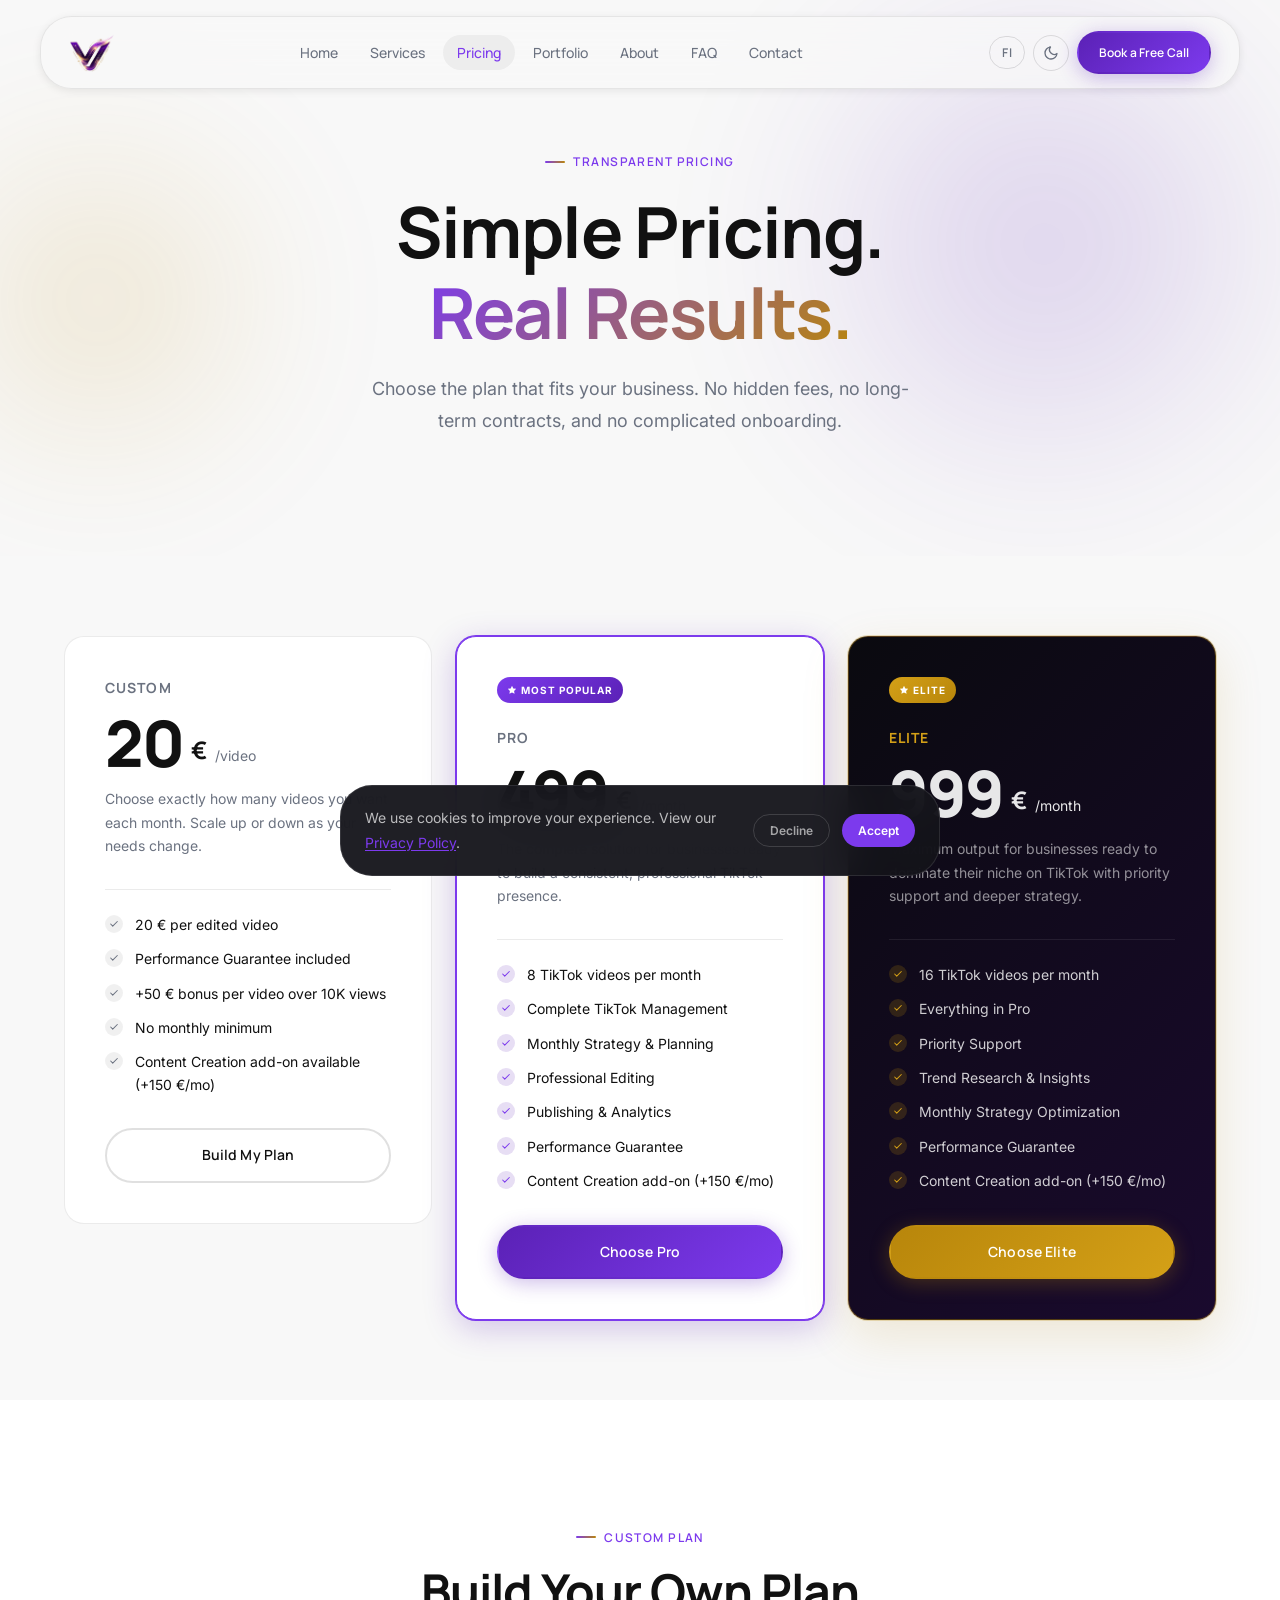
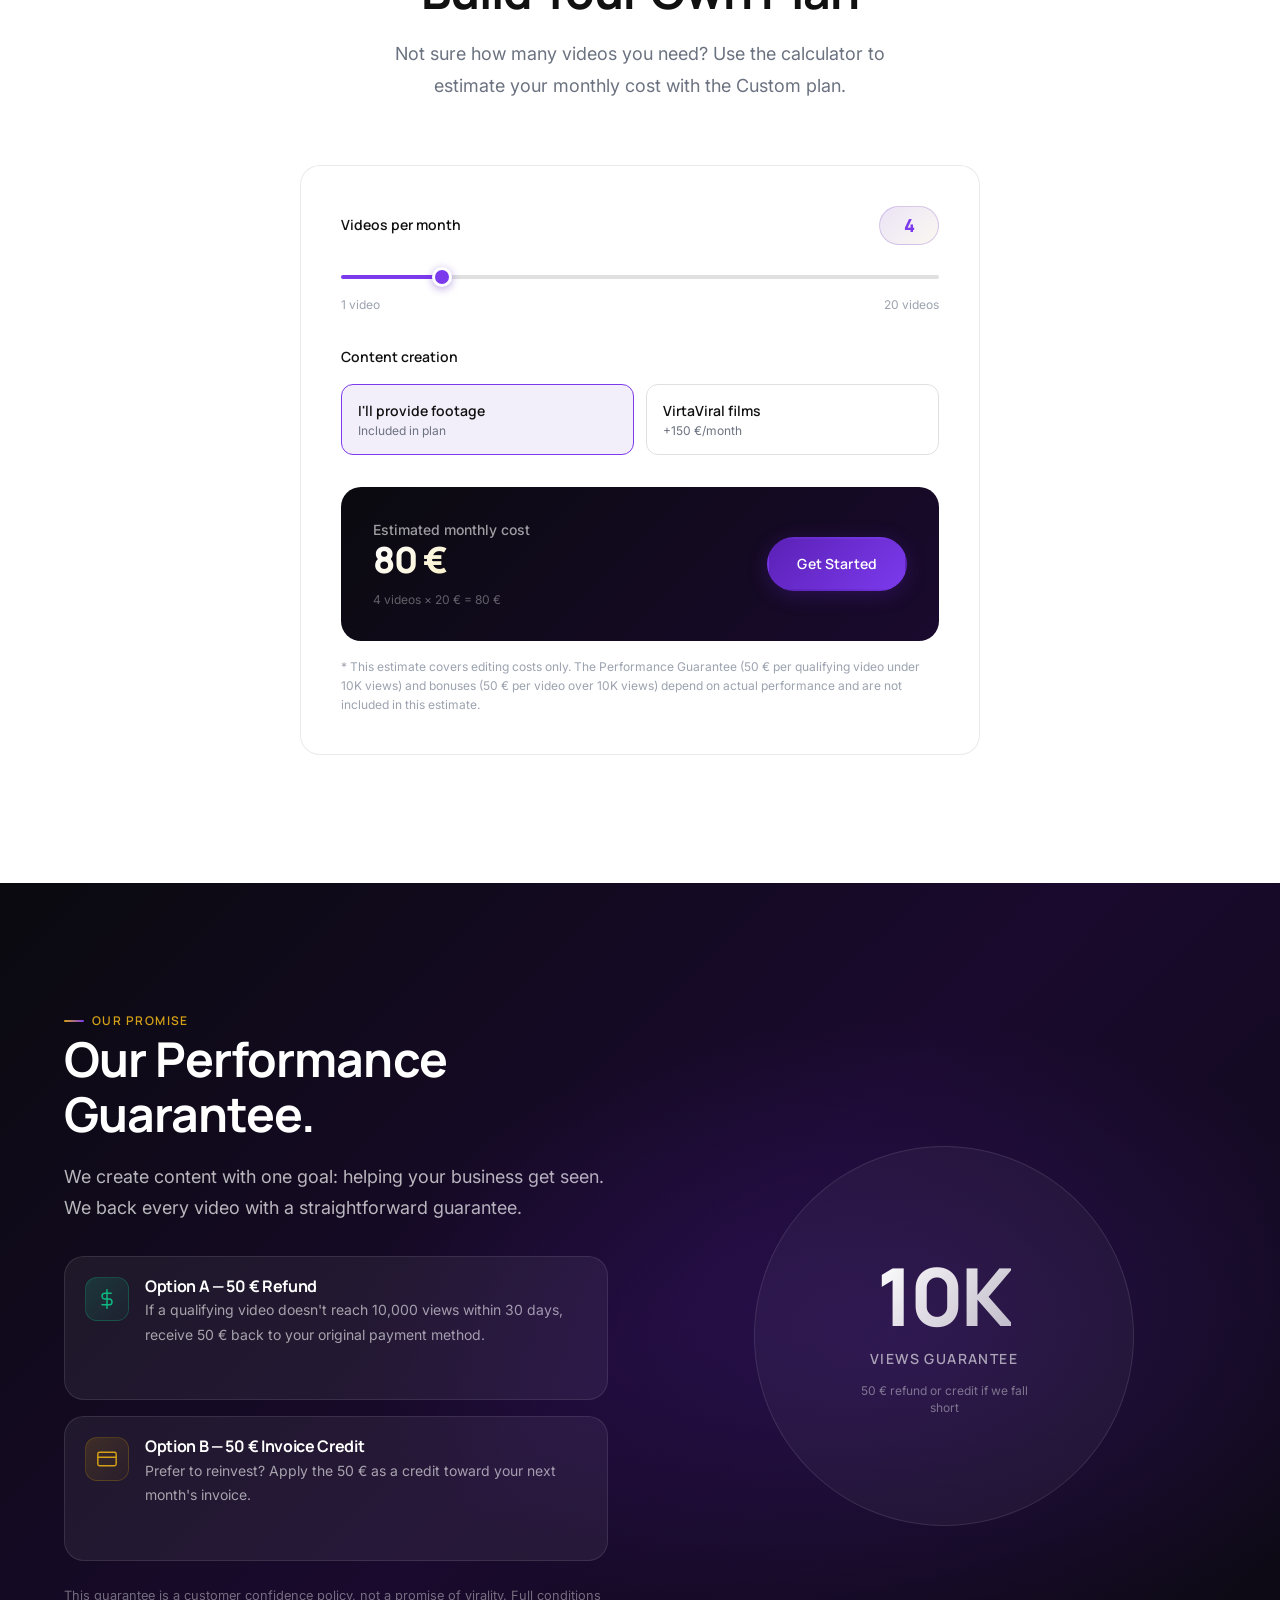
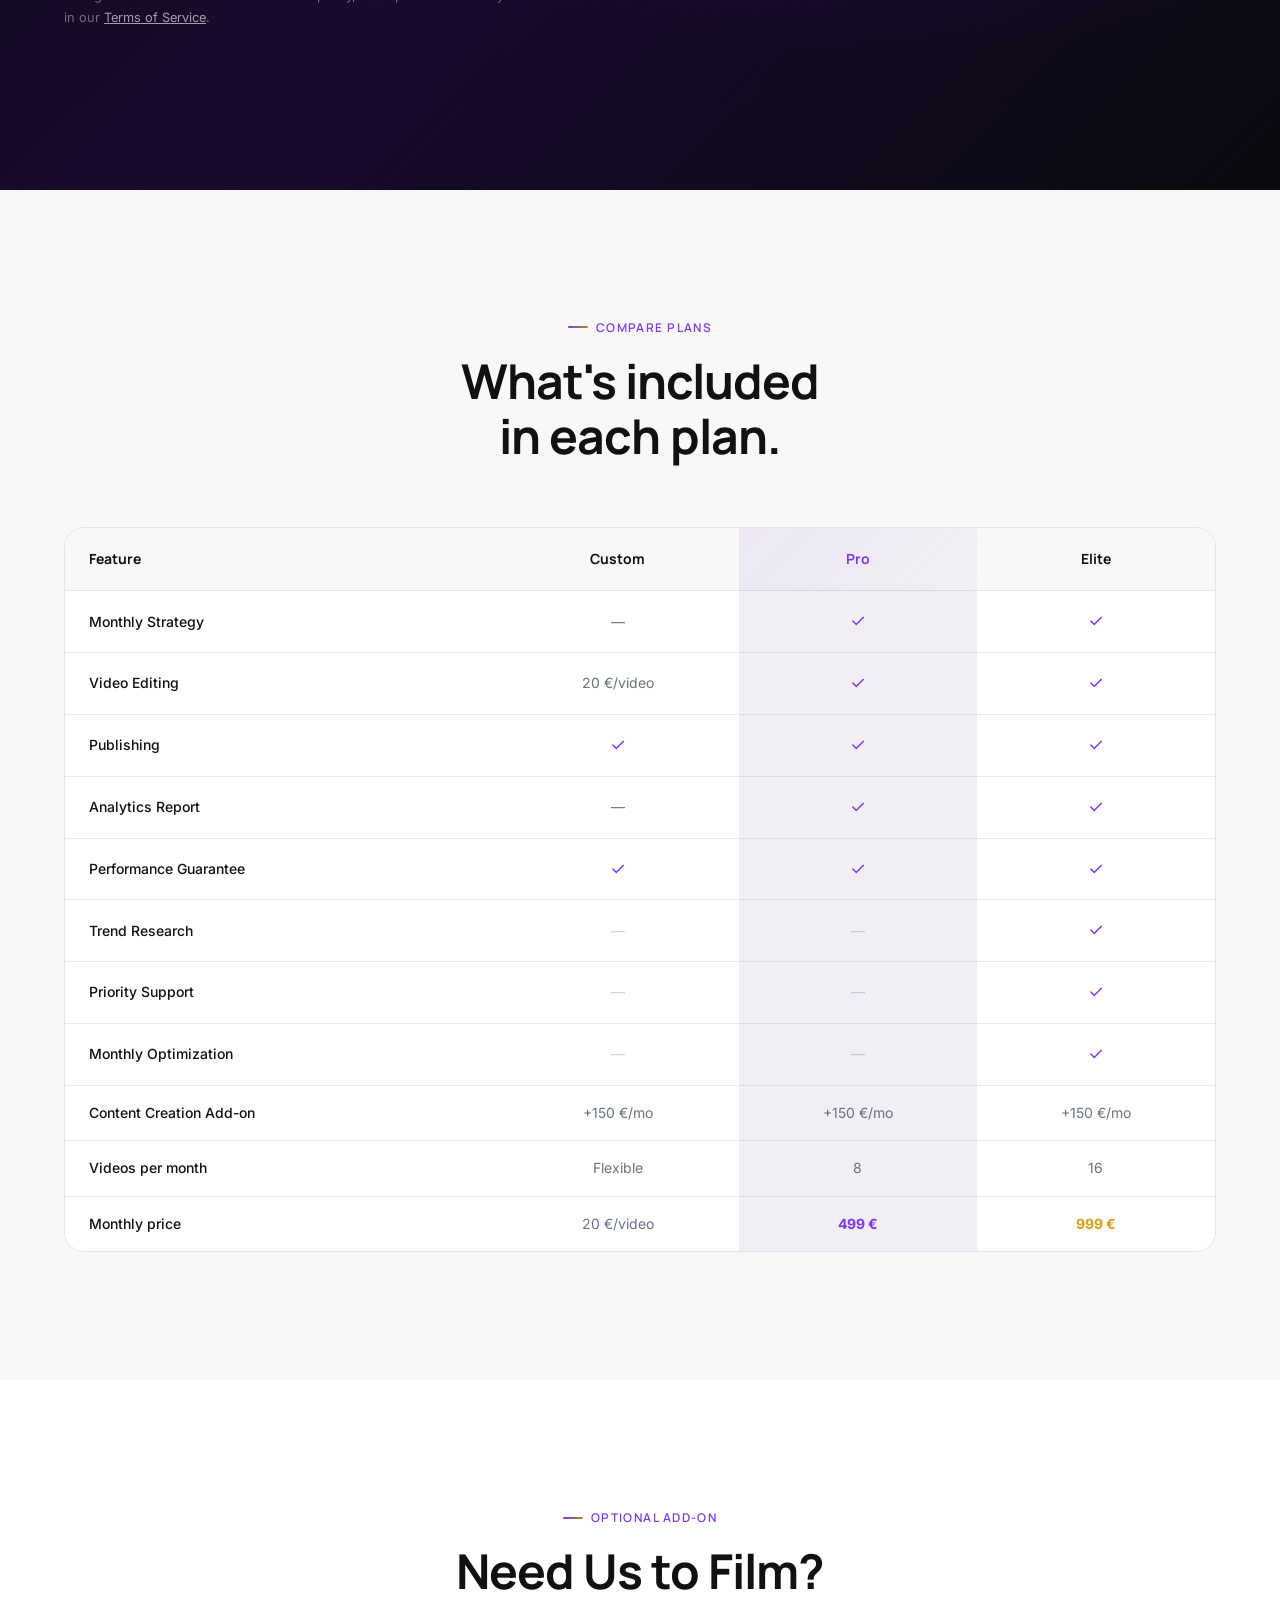
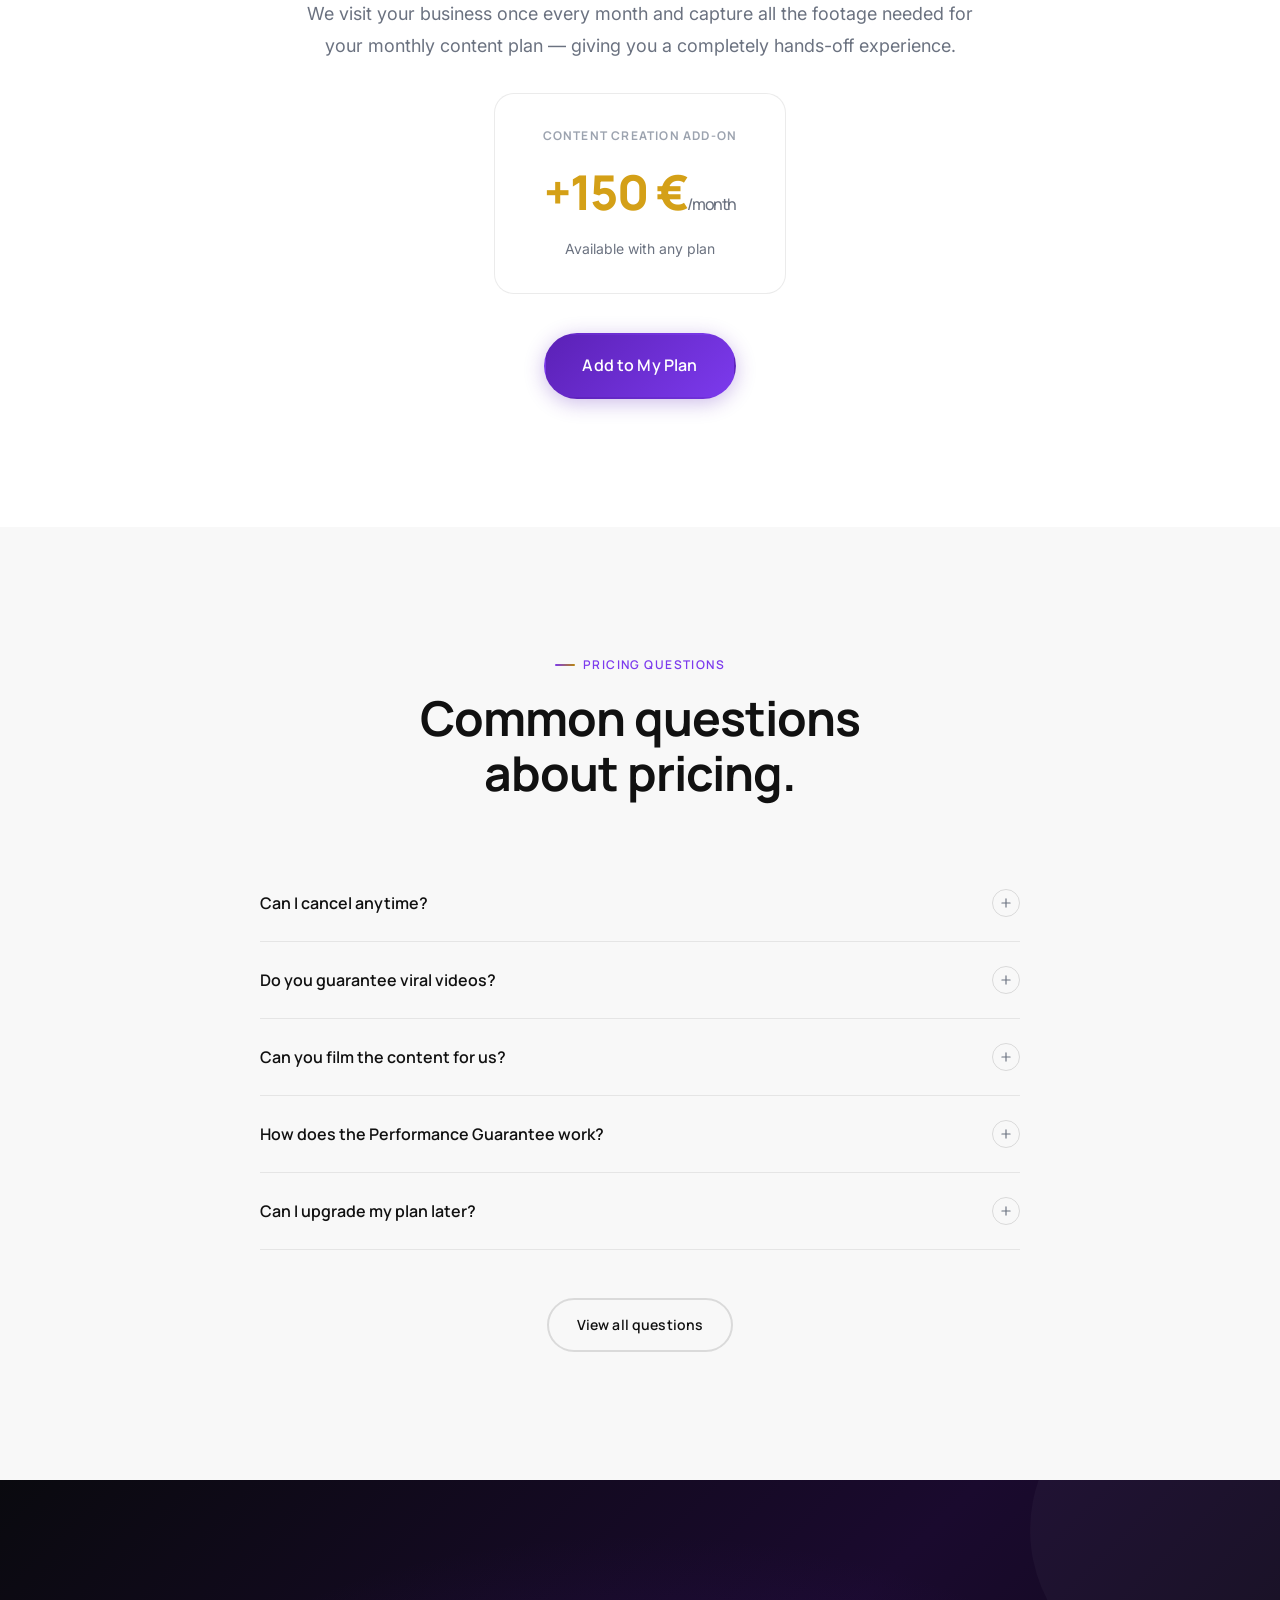
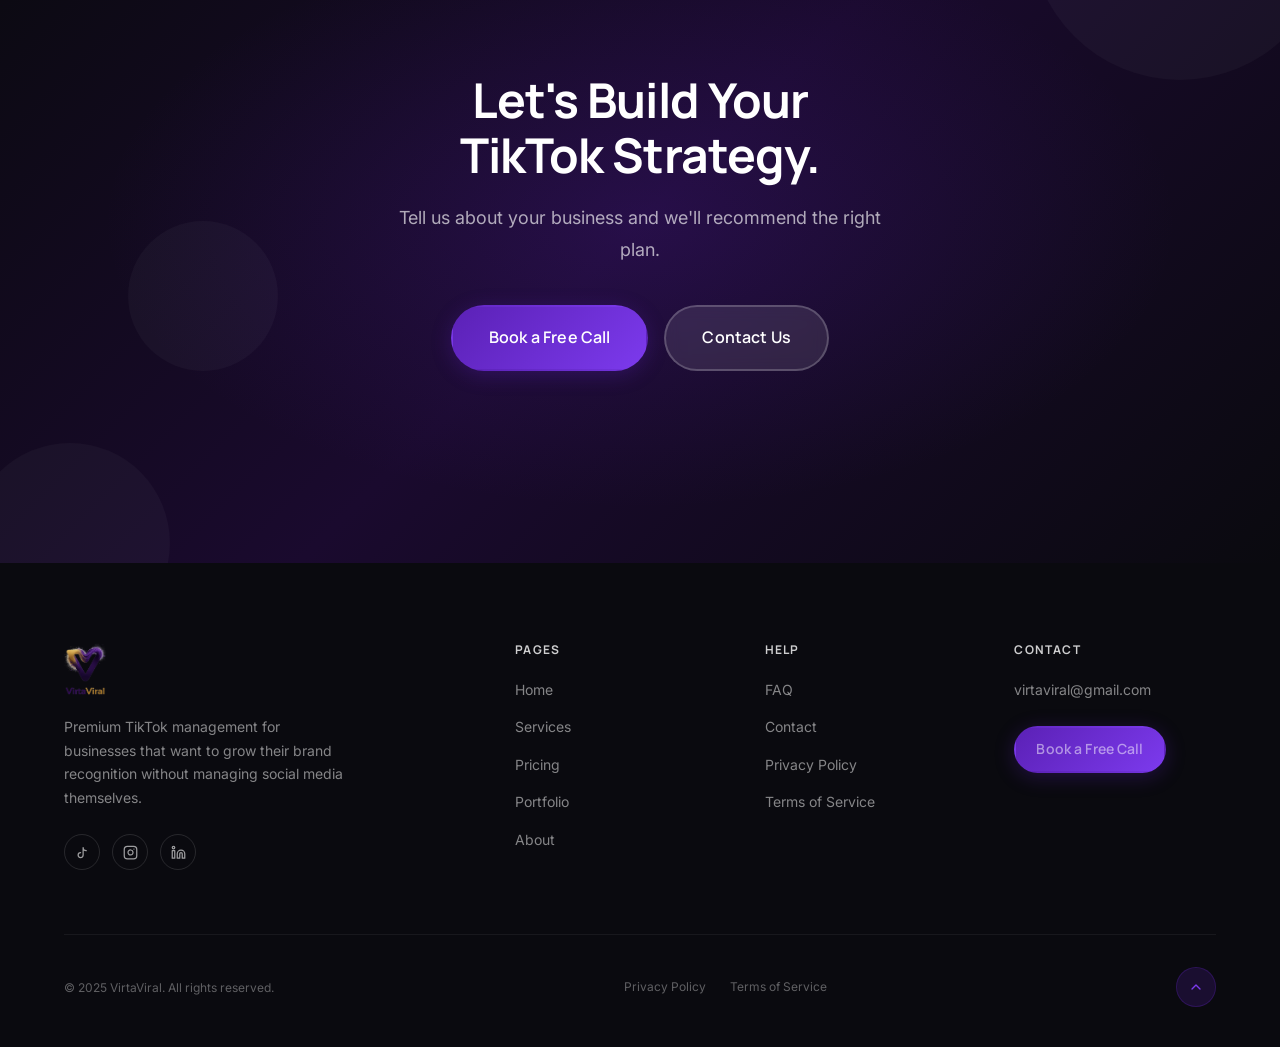
==== commit 63ff9b93: "Add files via upload" ====
--- a/pricing.html
+++ b/pricing.html
@@ -4,28 +4,48 @@
   <meta charset="UTF-8" />
   <meta name="viewport" content="width=device-width, initial-scale=1.0" />
   <title>Pricing — VirtaViral | Simple, Transparent TikTok Management Pricing</title>
-  <meta name="description" content="Clear pricing for complete TikTok management. Custom plans from €20/video, Pro at €499/month, and Elite at €999/month. No hidden fees." />
+  <meta name="description" content="Clear pricing for complete TikTok management. Custom plans from 20 euros/video, Pro at 499 euros/month, and Elite at 999 euros/month. No hidden fees." />
   <meta name="robots" content="index, follow" />
-  <meta property="og:title"       content="Pricing — VirtaViral" />
+  <meta property="og:title" content="Pricing — VirtaViral" />
   <meta property="og:description" content="Transparent TikTok management pricing. Custom, Pro, and Elite plans." />
-  <meta property="og:image"       content="[data-uri]" />
-  <meta name="theme-color"        content="#5B21B6" />
-  <link rel="icon" type="image/png" href="[data-uri]" />
-  <link rel="apple-touch-icon" href="[data-uri]" />
+  <meta name="theme-color" content="#5B21B6" />
   <link rel="preconnect" href="https://fonts.googleapis.com" />
   <link rel="preconnect" href="https://fonts.gstatic.com" crossorigin />
   <link href="https://fonts.googleapis.com/css2?family=Manrope:wght@400;500;600;700;800&family=Inter:wght@400;500;600&display=swap" rel="stylesheet" />
   <link rel="stylesheet" href="style.css" />
+  <style>
+    .calc-toggle-btn {
+      flex: 1;
+      min-width: 140px;
+      display: flex;
+      flex-direction: column;
+      gap: 3px;
+      padding: var(--space-4);
+      border: 1.5px solid var(--border-medium);
+      border-radius: var(--radius-md);
+      cursor: pointer;
+      transition: all 200ms ease;
+      background: transparent;
+      text-align: left;
+      font-family: var(--font-body);
+    }
+    .calc-toggle-btn:hover { border-color: var(--color-purple-light); }
+    .calc-toggle-btn--active {
+      border-color: var(--color-purple-light) !important;
+      background: rgba(91,33,182,0.07) !important;
+    }
+    [data-theme="dark"] .calc-toggle-btn { border-color: rgba(255,255,255,0.12); }
+    [data-theme="dark"] .calc-toggle-btn--active { background: rgba(91,33,182,0.18) !important; }
+    .calc-toggle-label-title { font-family:var(--font-display); font-size:var(--text-sm); font-weight:600; color:var(--text-primary); display:block; }
+    .calc-toggle-label-sub   { font-size:var(--text-xs); color:var(--text-secondary); display:block; }
+  </style>
 </head>
 <body>
-
 <div id="scroll-progress" role="progressbar" aria-hidden="true"></div>
-
-<!-- NAV -->
 <nav id="navbar" role="navigation" aria-label="Main navigation">
   <div class="nav-inner">
     <a href="index.html" class="nav-logo" aria-label="VirtaViral home">
-      <img src="[data-uri]" alt="VirtaViral" data-logo="primary" data-logo="primary" />
+      <img src="[data-uri]" alt="VirtaViral" data-logo="primary" />
     </a>
     <ul class="nav-links" role="list">
       <li><a href="index.html"     class="nav-link">Home</a></li>
@@ -44,14 +64,11 @@
       </button>
       <a href="contact.html" class="btn btn-primary btn-sm btn-magnetic">Book a Free Call</a>
       <button class="nav-hamburger" aria-label="Open menu" aria-expanded="false" aria-controls="mobile-menu">
-        <span class="hamburger-line"></span>
-        <span class="hamburger-line"></span>
-        <span class="hamburger-line"></span>
+        <span class="hamburger-line"></span><span class="hamburger-line"></span><span class="hamburger-line"></span>
       </button>
     </div>
   </div>
 </nav>
-
 <div id="mobile-menu" role="dialog" aria-modal="true" aria-label="Mobile navigation">
   <a href="index.html"     class="mobile-menu-link">Home</a>
   <a href="services.html"  class="mobile-menu-link">Services</a>
@@ -69,10 +86,8 @@
     </button>
   </div>
 </div>
-
 <main>
-
-<!-- PAGE HERO -->
+<!-- HERO -->
 <section class="page-hero">
   <div class="hero-orb hero-orb--1" aria-hidden="true"></div>
   <div class="hero-orb hero-orb--2" aria-hidden="true"></div>
@@ -90,43 +105,26 @@
   <div class="container">
     <h2 id="plans-heading" class="visually-hidden">Pricing Plans</h2>
     <div class="pricing-grid">
-
-      <!-- Custom Plan -->
+      <!-- Custom -->
       <div class="card pricing-card reveal reveal-up delay-1">
         <div class="pricing-name">Custom</div>
         <div class="pricing-price">
-          <span class="pricing-currency">€</span>
           <span class="pricing-amount">20</span>
+          <span class="pricing-currency">&#8364;</span>
           <span class="pricing-period">/video</span>
         </div>
-        <p class="pricing-desc">Choose exactly how many videos you want each month. Scale up or down as your needs change — complete flexibility.</p>
+        <p class="pricing-desc">Choose exactly how many videos you want each month. Scale up or down as your needs change.</p>
         <div class="pricing-divider"></div>
         <ul class="pricing-features">
-          <li class="pricing-feature">
-            <span class="pricing-feature-check"><svg viewBox="0 0 24 24"><polyline points="20 6 9 17 4 12"/></svg></span>
-            €20 per edited video
-          </li>
-          <li class="pricing-feature">
-            <span class="pricing-feature-check"><svg viewBox="0 0 24 24"><polyline points="20 6 9 17 4 12"/></svg></span>
-            Performance Guarantee included
-          </li>
-          <li class="pricing-feature">
-            <span class="pricing-feature-check"><svg viewBox="0 0 24 24"><polyline points="20 6 9 17 4 12"/></svg></span>
-            +€50 bonus per video over 10K views
-          </li>
-          <li class="pricing-feature">
-            <span class="pricing-feature-check"><svg viewBox="0 0 24 24"><polyline points="20 6 9 17 4 12"/></svg></span>
-            No monthly minimum
-          </li>
-          <li class="pricing-feature">
-            <span class="pricing-feature-check"><svg viewBox="0 0 24 24"><polyline points="20 6 9 17 4 12"/></svg></span>
-            Content Creation add-on available (+€150/mo)
-          </li>
+          <li class="pricing-feature"><span class="pricing-feature-check"><svg viewBox="0 0 24 24"><polyline points="20 6 9 17 4 12"/></svg></span>20 &#8364; per edited video</li>
+          <li class="pricing-feature"><span class="pricing-feature-check"><svg viewBox="0 0 24 24"><polyline points="20 6 9 17 4 12"/></svg></span>Performance Guarantee included</li>
+          <li class="pricing-feature"><span class="pricing-feature-check"><svg viewBox="0 0 24 24"><polyline points="20 6 9 17 4 12"/></svg></span>+50 &#8364; bonus per video over 10K views</li>
+          <li class="pricing-feature"><span class="pricing-feature-check"><svg viewBox="0 0 24 24"><polyline points="20 6 9 17 4 12"/></svg></span>No monthly minimum</li>
+          <li class="pricing-feature"><span class="pricing-feature-check"><svg viewBox="0 0 24 24"><polyline points="20 6 9 17 4 12"/></svg></span>Content Creation add-on available (+150 &#8364;/mo)</li>
         </ul>
-        <a href="contact.html" class="btn btn-secondary" style="width:100%; justify-content:center;">Build My Plan</a>
-      </div>
-
-      <!-- Pro Plan -->
+        <a href="contact.html" class="btn btn-secondary" style="width:100%;justify-content:center;">Build My Plan</a>
+      </div>
+      <!-- Pro -->
       <div class="card pricing-card pricing-card--featured reveal reveal-up delay-2">
         <div class="pricing-badge pricing-badge--popular">
           <svg width="10" height="10" viewBox="0 0 24 24" fill="currentColor"><polygon points="12 2 15.09 8.26 22 9.27 17 14.14 18.18 21.02 12 17.77 5.82 21.02 7 14.14 2 9.27 8.91 8.26 12 2"/></svg>
@@ -134,46 +132,24 @@
         </div>
         <div class="pricing-name">Pro</div>
         <div class="pricing-price">
-          <span class="pricing-currency">€</span>
           <span class="pricing-amount">499</span>
+          <span class="pricing-currency">&#8364;</span>
           <span class="pricing-period">/month</span>
         </div>
         <p class="pricing-desc">The complete solution for businesses ready to build a consistent, professional TikTok presence.</p>
         <div class="pricing-divider"></div>
         <ul class="pricing-features">
-          <li class="pricing-feature">
-            <span class="pricing-feature-check"><svg viewBox="0 0 24 24"><polyline points="20 6 9 17 4 12"/></svg></span>
-            8 TikTok videos per month
-          </li>
-          <li class="pricing-feature">
-            <span class="pricing-feature-check"><svg viewBox="0 0 24 24"><polyline points="20 6 9 17 4 12"/></svg></span>
-            Complete TikTok Management
-          </li>
-          <li class="pricing-feature">
-            <span class="pricing-feature-check"><svg viewBox="0 0 24 24"><polyline points="20 6 9 17 4 12"/></svg></span>
-            Monthly Strategy &amp; Planning
-          </li>
-          <li class="pricing-feature">
-            <span class="pricing-feature-check"><svg viewBox="0 0 24 24"><polyline points="20 6 9 17 4 12"/></svg></span>
-            Professional Editing
-          </li>
-          <li class="pricing-feature">
-            <span class="pricing-feature-check"><svg viewBox="0 0 24 24"><polyline points="20 6 9 17 4 12"/></svg></span>
-            Publishing &amp; Analytics
-          </li>
-          <li class="pricing-feature">
-            <span class="pricing-feature-check"><svg viewBox="0 0 24 24"><polyline points="20 6 9 17 4 12"/></svg></span>
-            Performance Guarantee
-          </li>
-          <li class="pricing-feature">
-            <span class="pricing-feature-check"><svg viewBox="0 0 24 24"><polyline points="20 6 9 17 4 12"/></svg></span>
-            Content Creation add-on (+€150/mo)
-          </li>
+          <li class="pricing-feature"><span class="pricing-feature-check"><svg viewBox="0 0 24 24"><polyline points="20 6 9 17 4 12"/></svg></span>8 TikTok videos per month</li>
+          <li class="pricing-feature"><span class="pricing-feature-check"><svg viewBox="0 0 24 24"><polyline points="20 6 9 17 4 12"/></svg></span>Complete TikTok Management</li>
+          <li class="pricing-feature"><span class="pricing-feature-check"><svg viewBox="0 0 24 24"><polyline points="20 6 9 17 4 12"/></svg></span>Monthly Strategy &amp; Planning</li>
+          <li class="pricing-feature"><span class="pricing-feature-check"><svg viewBox="0 0 24 24"><polyline points="20 6 9 17 4 12"/></svg></span>Professional Editing</li>
+          <li class="pricing-feature"><span class="pricing-feature-check"><svg viewBox="0 0 24 24"><polyline points="20 6 9 17 4 12"/></svg></span>Publishing &amp; Analytics</li>
+          <li class="pricing-feature"><span class="pricing-feature-check"><svg viewBox="0 0 24 24"><polyline points="20 6 9 17 4 12"/></svg></span>Performance Guarantee</li>
+          <li class="pricing-feature"><span class="pricing-feature-check"><svg viewBox="0 0 24 24"><polyline points="20 6 9 17 4 12"/></svg></span>Content Creation add-on (+150 &#8364;/mo)</li>
         </ul>
-        <a href="contact.html" class="btn btn-primary" style="width:100%; justify-content:center;">Choose Pro</a>
-      </div>
-
-      <!-- Elite Plan -->
+        <a href="contact.html" class="btn btn-primary" style="width:100%;justify-content:center;">Choose Pro</a>
+      </div>
+      <!-- Elite -->
       <div class="card pricing-card pricing-card--elite reveal reveal-up delay-3">
         <div class="pricing-badge pricing-badge--elite">
           <svg width="10" height="10" viewBox="0 0 24 24" fill="currentColor"><polygon points="12 2 15.09 8.26 22 9.27 17 14.14 18.18 21.02 12 17.77 5.82 21.02 7 14.14 2 9.27 8.91 8.26 12 2"/></svg>
@@ -181,131 +157,96 @@
         </div>
         <div class="pricing-name">Elite</div>
         <div class="pricing-price">
-          <span class="pricing-currency">€</span>
           <span class="pricing-amount">999</span>
+          <span class="pricing-currency">&#8364;</span>
           <span class="pricing-period">/month</span>
         </div>
         <p class="pricing-desc">Maximum output for businesses ready to dominate their niche on TikTok with priority support and deeper strategy.</p>
         <div class="pricing-divider"></div>
         <ul class="pricing-features">
-          <li class="pricing-feature">
-            <span class="pricing-feature-check"><svg viewBox="0 0 24 24"><polyline points="20 6 9 17 4 12"/></svg></span>
-            16 TikTok videos per month
-          </li>
-          <li class="pricing-feature">
-            <span class="pricing-feature-check"><svg viewBox="0 0 24 24"><polyline points="20 6 9 17 4 12"/></svg></span>
-            Everything in Pro
-          </li>
-          <li class="pricing-feature">
-            <span class="pricing-feature-check"><svg viewBox="0 0 24 24"><polyline points="20 6 9 17 4 12"/></svg></span>
-            Priority Support
-          </li>
-          <li class="pricing-feature">
-            <span class="pricing-feature-check"><svg viewBox="0 0 24 24"><polyline points="20 6 9 17 4 12"/></svg></span>
-            Trend Research &amp; Insights
-          </li>
-          <li class="pricing-feature">
-            <span class="pricing-feature-check"><svg viewBox="0 0 24 24"><polyline points="20 6 9 17 4 12"/></svg></span>
-            Monthly Strategy Optimization
-          </li>
-          <li class="pricing-feature">
-            <span class="pricing-feature-check"><svg viewBox="0 0 24 24"><polyline points="20 6 9 17 4 12"/></svg></span>
-            Performance Guarantee
-          </li>
-          <li class="pricing-feature">
-            <span class="pricing-feature-check"><svg viewBox="0 0 24 24"><polyline points="20 6 9 17 4 12"/></svg></span>
-            Content Creation add-on (+€150/mo)
-          </li>
+          <li class="pricing-feature"><span class="pricing-feature-check"><svg viewBox="0 0 24 24"><polyline points="20 6 9 17 4 12"/></svg></span>16 TikTok videos per month</li>
+          <li class="pricing-feature"><span class="pricing-feature-check"><svg viewBox="0 0 24 24"><polyline points="20 6 9 17 4 12"/></svg></span>Everything in Pro</li>
+          <li class="pricing-feature"><span class="pricing-feature-check"><svg viewBox="0 0 24 24"><polyline points="20 6 9 17 4 12"/></svg></span>Priority Support</li>
+          <li class="pricing-feature"><span class="pricing-feature-check"><svg viewBox="0 0 24 24"><polyline points="20 6 9 17 4 12"/></svg></span>Trend Research &amp; Insights</li>
+          <li class="pricing-feature"><span class="pricing-feature-check"><svg viewBox="0 0 24 24"><polyline points="20 6 9 17 4 12"/></svg></span>Monthly Strategy Optimization</li>
+          <li class="pricing-feature"><span class="pricing-feature-check"><svg viewBox="0 0 24 24"><polyline points="20 6 9 17 4 12"/></svg></span>Performance Guarantee</li>
+          <li class="pricing-feature"><span class="pricing-feature-check"><svg viewBox="0 0 24 24"><polyline points="20 6 9 17 4 12"/></svg></span>Content Creation add-on (+150 &#8364;/mo)</li>
         </ul>
-        <a href="contact.html" class="btn btn-gold" style="width:100%; justify-content:center;">Choose Elite</a>
+        <a href="contact.html" class="btn btn-gold" style="width:100%;justify-content:center;">Choose Elite</a>
       </div>
     </div>
   </div>
 </section>
 
 <!-- CALCULATOR -->
-<section class="section" style="background: var(--bg-secondary);" aria-labelledby="calculator-heading">
+<section class="section" style="background:var(--bg-secondary);" aria-labelledby="calculator-heading">
   <div class="container">
     <div class="section-header reveal reveal-up">
       <span class="eyebrow">Custom Plan</span>
       <h2 id="calculator-heading">Build Your Own Plan</h2>
       <p>Not sure how many videos you need? Use the calculator to estimate your monthly cost with the Custom plan.</p>
     </div>
-
     <div class="calculator-wrap reveal reveal-up">
       <div class="card calculator-card">
+        <!-- Slider -->
         <div class="calc-field">
           <label class="calc-label" for="calc-videos">
             Videos per month
             <span class="calc-value-badge" id="calc-count">4</span>
           </label>
-          <input
-            type="range"
-            id="calc-videos"
-            class="calc-slider"
-            min="1" max="20" value="4"
-            aria-label="Number of videos per month"
-          />
-          <div style="display:flex; justify-content:space-between; margin-top:0.5rem;">
-            <span style="font-size:0.75rem; color:var(--text-tertiary);">1 video</span>
-            <span style="font-size:0.75rem; color:var(--text-tertiary);">20 videos</span>
-          </div>
-        </div>
-
+          <input type="range" id="calc-videos" class="calc-slider" min="1" max="20" value="4" aria-label="Number of videos per month" />
+          <div style="display:flex;justify-content:space-between;margin-top:0.5rem;">
+            <span style="font-size:0.75rem;color:var(--text-tertiary);">1 video</span>
+            <span style="font-size:0.75rem;color:var(--text-tertiary);">20 videos</span>
+          </div>
+        </div>
+        <!-- Toggle buttons — no hidden radio inputs -->
         <div class="calc-field">
-          <span class="calc-label" style="display:block; margin-bottom:1rem;">Content creation</span>
-          <div class="calc-toggle-group">
-            <div class="calc-toggle-option">
-              <input type="radio" name="filming" id="filming-no" value="no" checked />
-              <label class="calc-toggle-label" for="filming-no">
-                <span class="calc-toggle-label-title">I'll provide footage</span>
-                <span class="calc-toggle-label-sub">Included in plan</span>
-              </label>
-            </div>
-            <div class="calc-toggle-option">
-              <input type="radio" name="filming" id="filming-yes" value="yes" />
-              <label class="calc-toggle-label" for="filming-yes">
-                <span class="calc-toggle-label-title">VirtaViral films</span>
-                <span class="calc-toggle-label-sub">+€150/month</span>
-              </label>
-            </div>
-          </div>
-        </div>
-
+          <span class="calc-label" style="display:block;margin-bottom:1rem;">Content creation</span>
+          <div class="calc-toggle-group" id="filming-toggle">
+            <button type="button" class="calc-toggle-btn calc-toggle-btn--active" id="btn-no-filming" data-filming="no" aria-pressed="true">
+              <span class="calc-toggle-label-title">I'll provide footage</span>
+              <span class="calc-toggle-label-sub">Included in plan</span>
+            </button>
+            <button type="button" class="calc-toggle-btn" id="btn-yes-filming" data-filming="yes" aria-pressed="false">
+              <span class="calc-toggle-label-title">VirtaViral films</span>
+              <span class="calc-toggle-label-sub">+150 &#8364;/month</span>
+            </button>
+          </div>
+        </div>
+        <!-- Result -->
         <div class="calc-result">
           <div>
             <div class="calc-result-label">Estimated monthly cost</div>
-            <div class="calc-result-amount" id="calc-result-amount">€80</div>
-            <div class="calc-result-disclaimer" id="calc-breakdown">4 videos × €20 = €80</div>
+            <div class="calc-result-amount" id="calc-result-amount">80 &#8364;</div>
+            <div class="calc-result-disclaimer" id="calc-breakdown">4 videos &times; 20 &#8364; = 80 &#8364;</div>
           </div>
           <a href="contact.html" class="btn btn-primary">Get Started</a>
         </div>
-
-        <p style="font-size:0.75rem; color:var(--text-tertiary); margin-top:1rem; line-height:1.6;">
-          * This estimate covers editing costs only. The Performance Guarantee (€50 per qualifying video under 10K views) and bonuses (€50 per video over 10K views) depend on actual performance and are not included in this estimate. Full terms on the Terms of Service page.
+        <p style="font-size:0.75rem;color:var(--text-tertiary);margin-top:1rem;line-height:1.6;">
+          * This estimate covers editing costs only. The Performance Guarantee (50 &#8364; per qualifying video under 10K views) and bonuses (50 &#8364; per video over 10K views) depend on actual performance and are not included in this estimate.
         </p>
       </div>
     </div>
   </div>
 </section>
 
-<!-- PERFORMANCE GUARANTEE -->
+<!-- GUARANTEE -->
 <section class="section guarantee-section" aria-labelledby="pricing-guarantee-heading">
   <div class="container">
     <div class="guarantee-grid">
       <div class="guarantee-content reveal reveal-left">
-        <span class="eyebrow">Our Performance Guarantee</span>
+        <span class="eyebrow">Our Promise</span>
         <h2 id="pricing-guarantee-heading">Our Performance<br/>Guarantee.</h2>
-        <p>We create content with one goal: helping your business get seen. We're confident enough in our work to back it with a straightforward guarantee.</p>
-
+        <p>We create content with one goal: helping your business get seen. We back every video with a straightforward guarantee.</p>
         <div class="guarantee-options">
           <div class="guarantee-option">
             <div class="guarantee-option-icon guarantee-option-icon--refund">
               <svg viewBox="0 0 24 24"><line x1="12" y1="1" x2="12" y2="23"/><path d="M17 5H9.5a3.5 3.5 0 0 0 0 7h5a3.5 3.5 0 0 1 0 7H6"/></svg>
             </div>
             <div class="guarantee-option-text">
-              <h4>Option A — €50 Refund</h4>
-              <p>If a qualifying video doesn't reach 10,000 views within 30 days of publishing, receive €50 back to your original payment method.</p>
+              <h4>Option A &#8212; 50 &#8364; Refund</h4>
+              <p>If a qualifying video doesn't reach 10,000 views within 30 days, receive 50 &#8364; back to your original payment method.</p>
             </div>
           </div>
           <div class="guarantee-option">
@@ -313,13 +254,13 @@
               <svg viewBox="0 0 24 24"><rect x="1" y="4" width="22" height="16" rx="2" ry="2"/><line x1="1" y1="10" x2="23" y2="10"/></svg>
             </div>
             <div class="guarantee-option-text">
-              <h4>Option B — €50 Invoice Credit</h4>
-              <p>Prefer to reinvest? Apply the €50 as a credit toward your next month's invoice and keep growing.</p>
+              <h4>Option B &#8212; 50 &#8364; Invoice Credit</h4>
+              <p>Prefer to reinvest? Apply the 50 &#8364; as a credit toward your next month's invoice.</p>
             </div>
           </div>
         </div>
-        <p style="margin-top:1.5rem; font-size:0.8rem; color:rgba(255,255,255,0.40);">
-          This guarantee is a customer confidence policy, not a promise of virality. Full conditions are described in our <a href="terms.html" style="color:rgba(255,255,255,0.60); text-decoration:underline; text-underline-offset:2px;">Terms of Service</a>.
+        <p style="margin-top:1.5rem;font-size:0.8rem;color:rgba(255,255,255,0.40);">
+          This guarantee is a customer confidence policy, not a promise of virality. Full conditions in our <a href="terms.html" style="color:rgba(255,255,255,0.60);text-decoration:underline;">Terms of Service</a>.
         </p>
       </div>
       <div class="guarantee-visual reveal reveal-right">
@@ -327,7 +268,7 @@
           <div class="guarantee-badge-inner">
             <span class="guarantee-badge-num">10K</span>
             <span class="guarantee-badge-label">Views Guarantee</span>
-            <span class="guarantee-badge-sub">€50 refund or invoice credit if we fall short</span>
+            <span class="guarantee-badge-sub">50 &#8364; refund or credit if we fall short</span>
           </div>
         </div>
       </div>
@@ -342,7 +283,6 @@
       <span class="eyebrow">Compare Plans</span>
       <h2 id="comparison-heading">What's included<br/>in each plan.</h2>
     </div>
-
     <div class="comparison-table-wrap reveal reveal-up">
       <table class="comparison-table" role="table" aria-label="Plan comparison">
         <thead>
@@ -354,71 +294,21 @@
           </tr>
         </thead>
         <tbody>
-          <tr>
-            <td>Monthly Strategy</td>
-            <td>—</td>
-            <td class="col-featured"><span class="check-yes">✓</span></td>
-            <td><span class="check-yes">✓</span></td>
-          </tr>
-          <tr>
-            <td>Video Editing</td>
-            <td>€20/video</td>
-            <td class="col-featured"><span class="check-yes">✓</span></td>
-            <td><span class="check-yes">✓</span></td>
-          </tr>
-          <tr>
-            <td>Publishing</td>
-            <td><span class="check-yes">✓</span></td>
-            <td class="col-featured"><span class="check-yes">✓</span></td>
-            <td><span class="check-yes">✓</span></td>
-          </tr>
-          <tr>
-            <td>Analytics Report</td>
-            <td>—</td>
-            <td class="col-featured"><span class="check-yes">✓</span></td>
-            <td><span class="check-yes">✓</span></td>
-          </tr>
-          <tr>
-            <td>Performance Guarantee</td>
-            <td><span class="check-yes">✓</span></td>
-            <td class="col-featured"><span class="check-yes">✓</span></td>
-            <td><span class="check-yes">✓</span></td>
-          </tr>
-          <tr>
-            <td>Trend Research</td>
-            <td><span class="check-no">—</span></td>
-            <td class="col-featured"><span class="check-no">—</span></td>
-            <td><span class="check-yes">✓</span></td>
-          </tr>
-          <tr>
-            <td>Priority Support</td>
-            <td><span class="check-no">—</span></td>
-            <td class="col-featured"><span class="check-no">—</span></td>
-            <td><span class="check-yes">✓</span></td>
-          </tr>
-          <tr>
-            <td>Monthly Optimization</td>
-            <td><span class="check-no">—</span></td>
-            <td class="col-featured"><span class="check-no">—</span></td>
-            <td><span class="check-yes">✓</span></td>
-          </tr>
-          <tr>
-            <td>Content Creation Add-on</td>
-            <td>+€150/mo</td>
-            <td class="col-featured">+€150/mo</td>
-            <td>+€150/mo</td>
-          </tr>
-          <tr>
-            <td>Videos per month</td>
-            <td>Flexible</td>
-            <td class="col-featured">8</td>
-            <td>16</td>
-          </tr>
+          <tr><td>Monthly Strategy</td><td>&#8212;</td><td class="col-featured"><span class="check-yes">&#10003;</span></td><td><span class="check-yes">&#10003;</span></td></tr>
+          <tr><td>Video Editing</td><td>20 &#8364;/video</td><td class="col-featured"><span class="check-yes">&#10003;</span></td><td><span class="check-yes">&#10003;</span></td></tr>
+          <tr><td>Publishing</td><td><span class="check-yes">&#10003;</span></td><td class="col-featured"><span class="check-yes">&#10003;</span></td><td><span class="check-yes">&#10003;</span></td></tr>
+          <tr><td>Analytics Report</td><td>&#8212;</td><td class="col-featured"><span class="check-yes">&#10003;</span></td><td><span class="check-yes">&#10003;</span></td></tr>
+          <tr><td>Performance Guarantee</td><td><span class="check-yes">&#10003;</span></td><td class="col-featured"><span class="check-yes">&#10003;</span></td><td><span class="check-yes">&#10003;</span></td></tr>
+          <tr><td>Trend Research</td><td><span class="check-no">&#8212;</span></td><td class="col-featured"><span class="check-no">&#8212;</span></td><td><span class="check-yes">&#10003;</span></td></tr>
+          <tr><td>Priority Support</td><td><span class="check-no">&#8212;</span></td><td class="col-featured"><span class="check-no">&#8212;</span></td><td><span class="check-yes">&#10003;</span></td></tr>
+          <tr><td>Monthly Optimization</td><td><span class="check-no">&#8212;</span></td><td class="col-featured"><span class="check-no">&#8212;</span></td><td><span class="check-yes">&#10003;</span></td></tr>
+          <tr><td>Content Creation Add-on</td><td>+150 &#8364;/mo</td><td class="col-featured">+150 &#8364;/mo</td><td>+150 &#8364;/mo</td></tr>
+          <tr><td>Videos per month</td><td>Flexible</td><td class="col-featured">8</td><td>16</td></tr>
           <tr>
             <td>Monthly price</td>
-            <td>€20/video</td>
-            <td class="col-featured" style="font-weight:700; color:var(--color-purple-light);">€499</td>
-            <td style="font-weight:700; color:var(--color-gold-light);">€999</td>
+            <td>20 &#8364;/video</td>
+            <td class="col-featured" style="font-weight:700;color:var(--color-purple-light);">499 &#8364;</td>
+            <td style="font-weight:700;color:var(--color-gold-light);">999 &#8364;</td>
           </tr>
         </tbody>
       </table>
@@ -426,21 +316,19 @@
   </div>
 </section>
 
-<!-- CONTENT CREATION ADD-ON -->
-<section class="section" style="background: var(--bg-secondary);" aria-labelledby="addon-heading">
-  <div class="container">
-    <div style="max-width: 680px; margin: 0 auto; text-align: center;" class="reveal reveal-up">
-      <span class="eyebrow" style="justify-content:center; margin-bottom:1rem;">Optional Add-on</span>
+<!-- ADD-ON -->
+<section class="section" style="background:var(--bg-secondary);" aria-labelledby="addon-heading">
+  <div class="container">
+    <div style="max-width:680px;margin:0 auto;text-align:center;" class="reveal reveal-up">
+      <span class="eyebrow" style="justify-content:center;margin-bottom:1rem;">Optional Add-on</span>
       <h2 id="addon-heading">Need Us to Film?</h2>
-      <p style="margin-bottom: 2rem; font-size: var(--text-lg);">We visit your business once every month and capture all the footage needed for your monthly content plan — giving you a completely hands-off experience from start to finish.</p>
-      <div class="card" style="display: inline-block; padding: 2rem 3rem; text-align: center; margin-bottom: 2rem;">
-        <div style="font-family: var(--font-display); font-size: 0.75rem; font-weight: 700; letter-spacing: 0.10em; text-transform: uppercase; color: var(--text-tertiary); margin-bottom: 0.5rem;">Content Creation Add-on</div>
-        <div style="font-family: var(--font-display); font-size: 3rem; font-weight: 800; letter-spacing: -0.03em; color: var(--color-gold-light);">+€150<span style="font-size: 1rem; font-weight: 500; color: var(--text-secondary);">/month</span></div>
-        <div style="font-size: 0.875rem; color: var(--text-secondary); margin-top: 0.5rem;">Available with any plan</div>
-      </div>
-      <div>
-        <a href="contact.html" class="btn btn-primary btn-lg btn-magnetic">Add to My Plan</a>
-      </div>
+      <p style="margin-bottom:2rem;font-size:var(--text-lg);">We visit your business once every month and capture all the footage needed for your monthly content plan &#8212; giving you a completely hands-off experience.</p>
+      <div class="card" style="display:inline-block;padding:2rem 3rem;text-align:center;margin-bottom:2rem;">
+        <div style="font-family:var(--font-display);font-size:0.75rem;font-weight:700;letter-spacing:0.10em;text-transform:uppercase;color:var(--text-tertiary);margin-bottom:0.5rem;">Content Creation Add-on</div>
+        <div style="font-family:var(--font-display);font-size:3rem;font-weight:800;letter-spacing:-0.03em;color:var(--color-gold-light);">+150 &#8364;<span style="font-size:1rem;font-weight:500;color:var(--text-secondary);">/month</span></div>
+        <div style="font-size:0.875rem;color:var(--text-secondary);margin-top:0.5rem;">Available with any plan</div>
+      </div>
+      <div><a href="contact.html" class="btn btn-primary btn-lg btn-magnetic">Add to My Plan</a></div>
     </div>
   </div>
 </section>
@@ -454,61 +342,34 @@
     </div>
     <div class="faq-list reveal reveal-up">
       <div class="faq-item">
-        <button class="faq-question" aria-expanded="false">
-          Can I cancel anytime?
-          <span class="faq-icon"><svg viewBox="0 0 24 24"><line x1="12" y1="5" x2="12" y2="19"/><line x1="5" y1="12" x2="19" y2="12"/></svg></span>
-        </button>
-        <div class="faq-answer">
-          <p>Yes. There are no long-term contracts. You can cancel before your next billing cycle with no penalties. We want you to stay because you're happy with the results, not because you're locked in.</p>
-        </div>
+        <button class="faq-question" aria-expanded="false">Can I cancel anytime?<span class="faq-icon"><svg viewBox="0 0 24 24"><line x1="12" y1="5" x2="12" y2="19"/><line x1="5" y1="12" x2="19" y2="12"/></svg></span></button>
+        <div class="faq-answer"><p>Yes. No long-term contracts. Cancel before your next billing cycle with no penalties.</p></div>
       </div>
       <div class="faq-item">
-        <button class="faq-question" aria-expanded="false">
-          Do you guarantee viral videos?
-          <span class="faq-icon"><svg viewBox="0 0 24 24"><line x1="12" y1="5" x2="12" y2="19"/><line x1="5" y1="12" x2="19" y2="12"/></svg></span>
-        </button>
-        <div class="faq-answer">
-          <p>No. No one can honestly guarantee virality, and we wouldn't claim otherwise. We focus on creating professional, strategy-driven content to maximize your reach — and our Performance Guarantee provides compensation if individual videos underperform.</p>
-        </div>
+        <button class="faq-question" aria-expanded="false">Do you guarantee viral videos?<span class="faq-icon"><svg viewBox="0 0 24 24"><line x1="12" y1="5" x2="12" y2="19"/><line x1="5" y1="12" x2="19" y2="12"/></svg></span></button>
+        <div class="faq-answer"><p>No. No one can honestly guarantee virality. We focus on professional, strategy-driven content &#8212; and our Performance Guarantee provides compensation if individual videos underperform.</p></div>
       </div>
       <div class="faq-item">
-        <button class="faq-question" aria-expanded="false">
-          Can you film the content for us?
-          <span class="faq-icon"><svg viewBox="0 0 24 24"><line x1="12" y1="5" x2="12" y2="19"/><line x1="5" y1="12" x2="19" y2="12"/></svg></span>
-        </button>
-        <div class="faq-answer">
-          <p>Yes. Our Content Creation add-on (+€150/month) means we visit your business once every month and capture all the footage needed for your monthly content plan. Available with any plan.</p>
-        </div>
+        <button class="faq-question" aria-expanded="false">Can you film the content for us?<span class="faq-icon"><svg viewBox="0 0 24 24"><line x1="12" y1="5" x2="12" y2="19"/><line x1="5" y1="12" x2="19" y2="12"/></svg></span></button>
+        <div class="faq-answer"><p>Yes. Our Content Creation add-on (+150 &#8364;/month) means we visit your business once every month and capture all the footage needed. Available with any plan.</p></div>
       </div>
       <div class="faq-item">
-        <button class="faq-question" aria-expanded="false">
-          How does the Performance Guarantee work?
-          <span class="faq-icon"><svg viewBox="0 0 24 24"><line x1="12" y1="5" x2="12" y2="19"/><line x1="5" y1="12" x2="19" y2="12"/></svg></span>
-        </button>
-        <div class="faq-answer">
-          <p>If a qualifying video doesn't reach 10,000 views within the agreed measurement period (typically 30 days after publishing), you choose between a €50 refund or a €50 credit toward your next invoice. This applies subject to the conditions described in our Terms of Service — for example, the video must remain published and unaltered during the measurement period.</p>
-        </div>
+        <button class="faq-question" aria-expanded="false">How does the Performance Guarantee work?<span class="faq-icon"><svg viewBox="0 0 24 24"><line x1="12" y1="5" x2="12" y2="19"/><line x1="5" y1="12" x2="19" y2="12"/></svg></span></button>
+        <div class="faq-answer"><p>If a qualifying video doesn't reach 10,000 views within the agreed measurement period (typically 30 days), you choose between a 50 &#8364; refund or a 50 &#8364; credit toward your next invoice. Subject to Terms of Service conditions.</p></div>
       </div>
       <div class="faq-item">
-        <button class="faq-question" aria-expanded="false">
-          Can I upgrade my plan later?
-          <span class="faq-icon"><svg viewBox="0 0 24 24"><line x1="12" y1="5" x2="12" y2="19"/><line x1="5" y1="12" x2="19" y2="12"/></svg></span>
-        </button>
-        <div class="faq-answer">
-          <p>Absolutely. You can move between plans at the start of your next billing cycle. If you start on Custom and later want the full Pro experience, just let us know and we'll handle the switch.</p>
-        </div>
-      </div>
-    </div>
-    <div style="text-align:center; margin-top:3rem;">
-      <a href="faq.html" class="btn btn-secondary">View all questions</a>
-    </div>
+        <button class="faq-question" aria-expanded="false">Can I upgrade my plan later?<span class="faq-icon"><svg viewBox="0 0 24 24"><line x1="12" y1="5" x2="12" y2="19"/><line x1="5" y1="12" x2="19" y2="12"/></svg></span></button>
+        <div class="faq-answer"><p>Absolutely. Move between plans at the start of your next billing cycle. Just let us know.</p></div>
+      </div>
+    </div>
+    <div style="text-align:center;margin-top:3rem;"><a href="faq.html" class="btn btn-secondary">View all questions</a></div>
   </div>
 </section>
 
 <!-- CTA -->
 <section class="section--lg cta-dark" aria-labelledby="pricing-cta-heading">
   <div class="cta-dots" aria-hidden="true"><div class="cta-dot"></div><div class="cta-dot"></div><div class="cta-dot"></div></div>
-  <div class="container" style="position:relative; z-index:2; text-align:center;">
+  <div class="container" style="position:relative;z-index:2;text-align:center;">
     <div class="reveal reveal-up">
       <h2 id="pricing-cta-heading" style="color:#fff;">Let's Build Your<br/>TikTok Strategy.</h2>
       <p>Tell us about your business and we'll recommend the right plan.</p>
@@ -519,14 +380,13 @@
     </div>
   </div>
 </section>
-
 </main>
 
 <footer role="contentinfo">
   <div class="container">
     <div class="footer-grid">
       <div class="footer-brand">
-        <img src="[data-uri]" alt="VirtaViral" data-logo="stacked" data-logo="primary" />
+        <img src="[data-uri]" alt="VirtaViral" data-logo="stacked" />
         <p>Premium TikTok management for businesses that want to grow their brand recognition without managing social media themselves.</p>
         <div class="footer-social">
           <a href="#" aria-label="TikTok"><svg viewBox="0 0 24 24"><path d="M9 12a4 4 0 1 0 4 4V4a5 5 0 0 0 5 5"/></svg></a>
@@ -539,13 +399,12 @@
       <div><h3 class="footer-col-title">Contact</h3><ul class="footer-links"><li><a href="mailto:virtaviral@gmail.com">virtaviral@gmail.com</a></li><li><a href="contact.html" class="btn btn-primary btn-sm" style="margin-top:0.75rem;display:inline-flex;">Book a Free Call</a></li></ul></div>
     </div>
     <div class="footer-bottom">
-      <p class="footer-copyright">© 2025 VirtaViral. All rights reserved.</p>
+      <p class="footer-copyright">&#169; 2025 VirtaViral. All rights reserved.</p>
       <div class="footer-legal"><a href="privacy.html">Privacy Policy</a><a href="terms.html">Terms of Service</a></div>
       <button id="back-to-top" aria-label="Back to top"><svg viewBox="0 0 24 24"><polyline points="18 15 12 9 6 15"/></svg></button>
     </div>
   </div>
 </footer>
-
 <div id="cookie-notice" role="dialog" aria-label="Cookie notice">
   <p>We use cookies to improve your experience. View our <a href="privacy.html">Privacy Policy</a>.</p>
   <div class="cookie-actions">
@@ -553,7 +412,6 @@
     <button class="cookie-btn cookie-btn-accept">Accept</button>
   </div>
 </div>
-
 <script src="assets.js"></script>
 <script src="script.js"></script>
 </body>
--- a/style.css
+++ b/style.css
@@ -131,6 +131,7 @@
 }
 
 body {
+  overflow-x: hidden;
   font-family: var(--font-body);
   font-size: var(--text-base);
   line-height: 1.6;
@@ -839,6 +840,7 @@
   overflow: hidden;
   padding-top: calc(var(--nav-height) + var(--space-16));
   padding-bottom: var(--space-24);
+  max-width: 100vw;
 }
 
 /* Ambient orbs */
@@ -889,7 +891,7 @@
 .hero-content {
   position: relative;
   z-index: 2;
-  max-width: 760px;
+  max-width: 54%;
 }
 
 .hero-content .eyebrow {
@@ -955,10 +957,11 @@
   right: 0;
   top: 50%;
   transform: translateY(-50%);
-  width: 45%;
-  max-width: 540px;
+  width: 40%;
+  max-width: 400px;
   z-index: 1;
   pointer-events: none;
+  overflow: hidden;
 }
 
 .phone-mockup-wrap {
@@ -1097,19 +1100,19 @@
 
 .metric-card--views {
   top: 15%;
-  right: -10%;
+  right: 2%;
   animation-delay: 0s;
 }
 
 .metric-card--growth {
   top: 55%;
-  left: -15%;
+  left: 2%;
   animation-delay: 2s;
 }
 
 .metric-card--engagement {
   bottom: 20%;
-  right: -8%;
+  right: 2%;
   animation-delay: 4s;
 }
 
